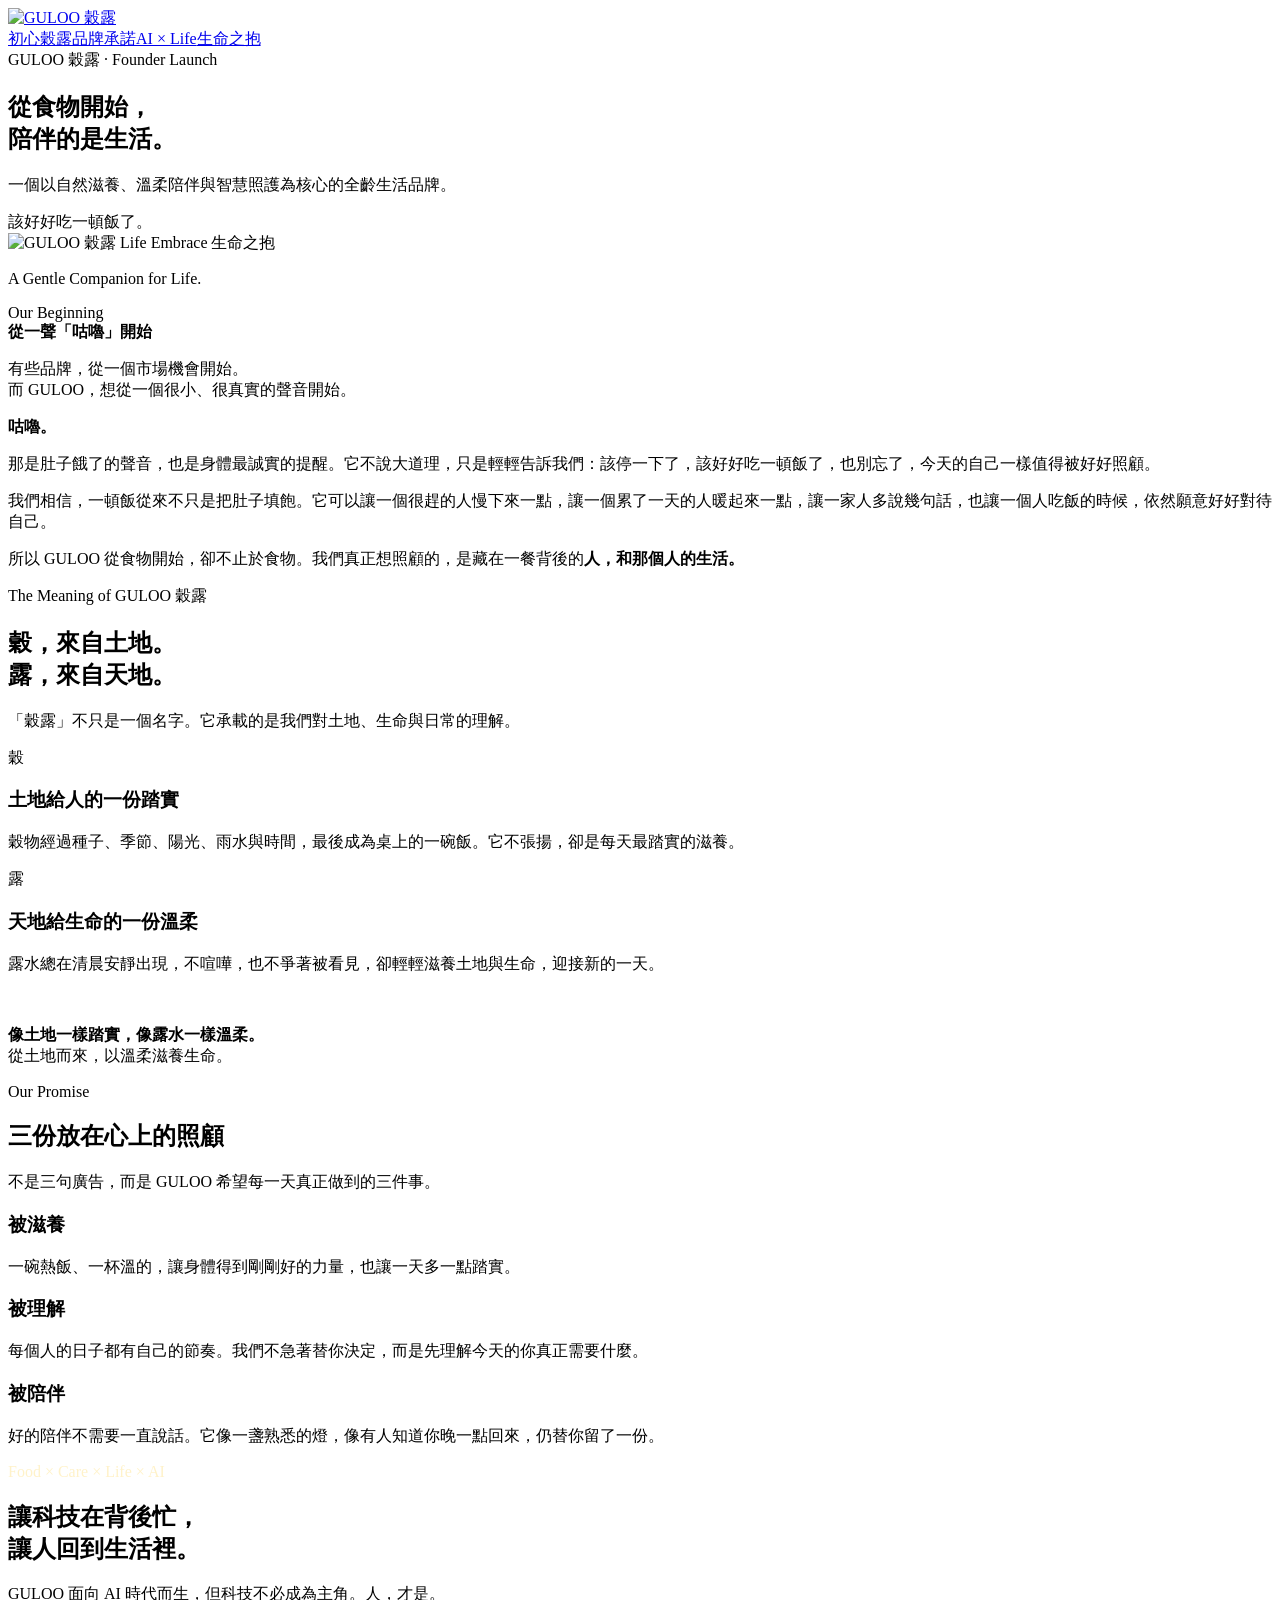
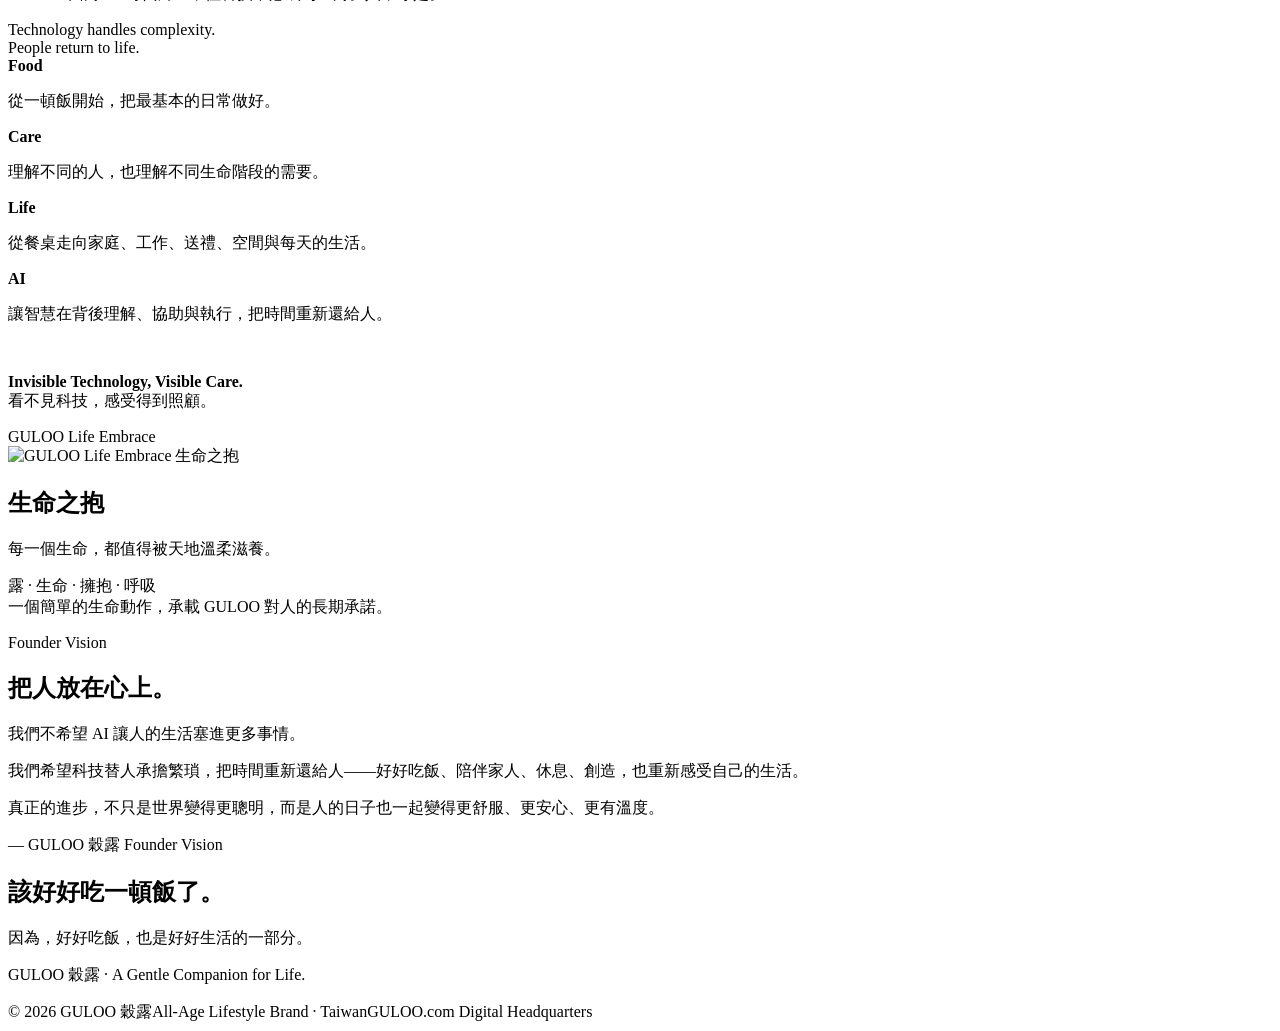
==== index.html @ 78f2498b "feat: add GULOO Founder Launch Page V1.0" ====
<!doctype html><html lang="zh-Hant"><head><meta charset="utf-8"><meta name="viewport" content="width=device-width,initial-scale=1"><title>GULOO 穀露｜A Gentle Companion for Life</title><meta name="description" content="GULOO 穀露是一個以自然滋養、溫柔陪伴與智慧照護為核心的全齡生活品牌。從食物開始，卻不止於食物。"><meta name="theme-color" content="#F7F6F2"><link rel="icon" href="assets/favicon.svg" type="image/svg+xml"><link rel="stylesheet" href="assets/style.css"><meta property="og:title" content="GULOO 穀露｜A Gentle Companion for Life"><meta property="og:description" content="從一聲咕嚕開始，從一頓飯開始，把人重新放回生活裡。"></head><body>
<nav aria-label="主要導覽"><div class="wrap nav-inner"><a class="brand-mini" href="#top" aria-label="GULOO 首頁"><img src="assets/guloo-logo.svg" alt="GULOO 穀露"></a><div class="nav-links"><a href="#story">初心</a><a href="#origin">穀露</a><a href="#promise">品牌承諾</a><a href="#technology">AI × Life</a><a href="#embrace">生命之抱</a></div></div></nav>
<main id="top">
<section class="hero"><div class="wrap hero-grid"><div><div class="eyebrow">GULOO 穀露 · Founder Launch</div><h1>從食物開始，<br><span class="soft">陪伴的是生活。</span></h1><p class="hero-lead">一個以自然滋養、溫柔陪伴與智慧照護為核心的全齡生活品牌。</p><div class="hero-quote">該好好吃一頓飯了。</div></div><div class="hero-mark"><img src="assets/guloo-logo.svg" alt="GULOO 穀露 Life Embrace 生命之抱"><p>A Gentle Companion for Life.</p></div></div></section>
<section class="story" id="story"><div class="wrap story-grid reveal"><div class="story-kicker"><div class="eyebrow">Our Beginning</div><strong>從一聲「咕嚕」開始</strong></div><div class="story-text"><p class="big">有些品牌，從一個市場機會開始。<br>而 GULOO，想從一個很小、很真實的聲音開始。</p><p><strong>咕嚕。</strong></p><p>那是肚子餓了的聲音，也是身體最誠實的提醒。它不說大道理，只是輕輕告訴我們：該停一下了，該好好吃一頓飯了，也別忘了，今天的自己一樣值得被好好照顧。</p><p>我們相信，一頓飯從來不只是把肚子填飽。它可以讓一個很趕的人慢下來一點，讓一個累了一天的人暖起來一點，讓一家人多說幾句話，也讓一個人吃飯的時候，依然願意好好對待自己。</p><p>所以 GULOO 從食物開始，卻不止於食物。我們真正想照顧的，是藏在一餐背後的<strong>人，和那個人的生活。</strong></p></div></div></section>
<section class="origin" id="origin"><div class="wrap reveal"><div class="eyebrow">The Meaning of GULOO 穀露</div><h2 class="section-title">穀，來自土地。<br>露，來自天地。</h2><p class="section-lead">「穀露」不只是一個名字。它承載的是我們對土地、生命與日常的理解。</p><div class="origin-grid"><article class="card"><div class="char">穀</div><h3>土地給人的一份踏實</h3><p>穀物經過種子、季節、陽光、雨水與時間，最後成為桌上的一碗飯。它不張揚，卻是每天最踏實的滋養。</p></article><article class="card"><div class="char">露</div><h3>天地給生命的一份溫柔</h3><p>露水總在清晨安靜出現，不喧嘩，也不爭著被看見，卻輕輕滋養土地與生命，迎接新的一天。</p></article></div><p class="section-lead" style="margin-top:50px"><strong>像土地一樣踏實，像露水一樣溫柔。</strong><br>從土地而來，以溫柔滋養生命。</p></div></section>
<section id="promise"><div class="wrap reveal"><div class="eyebrow">Our Promise</div><h2 class="section-title">三份放在心上的照顧</h2><p class="section-lead">不是三句廣告，而是 GULOO 希望每一天真正做到的三件事。</p><div class="promise-grid"><div class="promise"><h3>被滋養</h3><p>一碗熱飯、一杯溫的，讓身體得到剛剛好的力量，也讓一天多一點踏實。</p></div><div class="promise"><h3>被理解</h3><p>每個人的日子都有自己的節奏。我們不急著替你決定，而是先理解今天的你真正需要什麼。</p></div><div class="promise"><h3>被陪伴</h3><p>好的陪伴不需要一直說話。它像一盞熟悉的燈，像有人知道你晚一點回來，仍替你留了一份。</p></div></div></div></section>
<section class="tech" id="technology"><div class="wrap reveal"><div class="eyebrow" style="color:#fff2c9">Food × Care × Life × AI</div><h2 class="section-title">讓科技在背後忙，<br>讓人回到生活裡。</h2><p class="section-lead">GULOO 面向 AI 時代而生，但科技不必成為主角。人，才是。</p><div class="mantra">Technology handles complexity.<br><span>People return to life.</span></div><div class="tech-grid"><div class="tech-pill"><strong>Food</strong><p>從一頓飯開始，把最基本的日常做好。</p></div><div class="tech-pill"><strong>Care</strong><p>理解不同的人，也理解不同生命階段的需要。</p></div><div class="tech-pill"><strong>Life</strong><p>從餐桌走向家庭、工作、送禮、空間與每天的生活。</p></div><div class="tech-pill"><strong>AI</strong><p>讓智慧在背後理解、協助與執行，把時間重新還給人。</p></div></div><p class="section-lead" style="margin-top:48px"><strong>Invisible Technology, Visible Care.</strong><br>看不見科技，感受得到照顧。</p></div></section>
<section class="embrace" id="embrace"><div class="wrap reveal"><div class="eyebrow">GULOO Life Embrace</div><img class="symbol-big" src="assets/favicon.svg" alt="GULOO Life Embrace 生命之抱"><h2 class="section-title">生命之抱</h2><p class="core">每一個生命，都值得被天地溫柔滋養。</p><p class="small">露 · 生命 · 擁抱 · 呼吸<br>一個簡單的生命動作，承載 GULOO 對人的長期承諾。</p></div></section>
<section class="founder"><div class="wrap founder-box reveal"><div class="eyebrow">Founder Vision</div><h2 class="section-title">把人放在心上。</h2><p>我們不希望 AI 讓人的生活塞進更多事情。</p><p>我們希望科技替人承擔繁瑣，把時間重新還給人——好好吃飯、陪伴家人、休息、創造，也重新感受自己的生活。</p><p>真正的進步，不只是世界變得更聰明，而是人的日子也一起變得更舒服、更安心、更有溫度。</p><div class="signature">— GULOO 穀露 Founder Vision</div></div></section>
<section class="final"><div class="wrap reveal"><h2>該好好吃一頓飯了。</h2><p>因為，好好吃飯，也是好好生活的一部分。</p><p class="tagline">GULOO 穀露 · A Gentle Companion for Life.</p></div></section>
</main><footer><div class="wrap footer-inner"><span>© 2026 GULOO 穀露</span><span>All-Age Lifestyle Brand · Taiwan</span><span>GULOO.com Digital Headquarters</span></div></footer><script src="assets/main.js"></script></body></html>
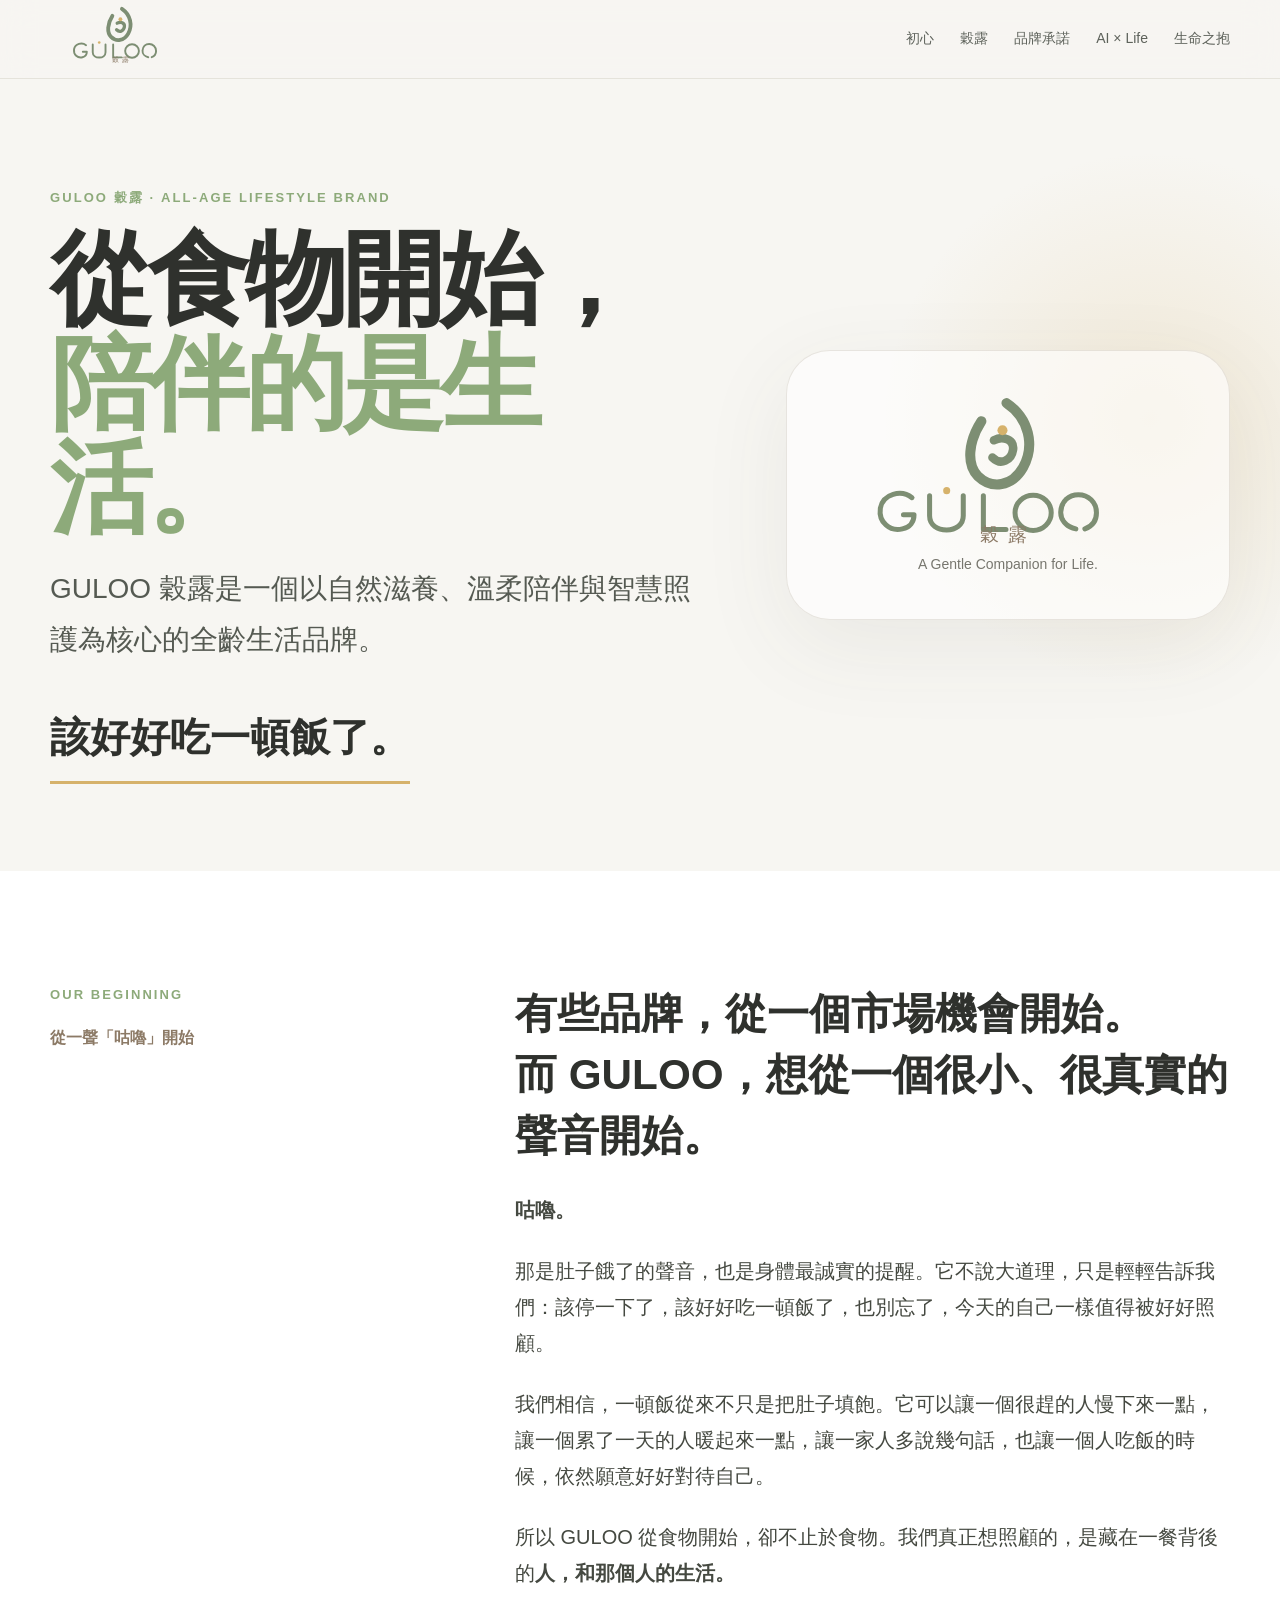
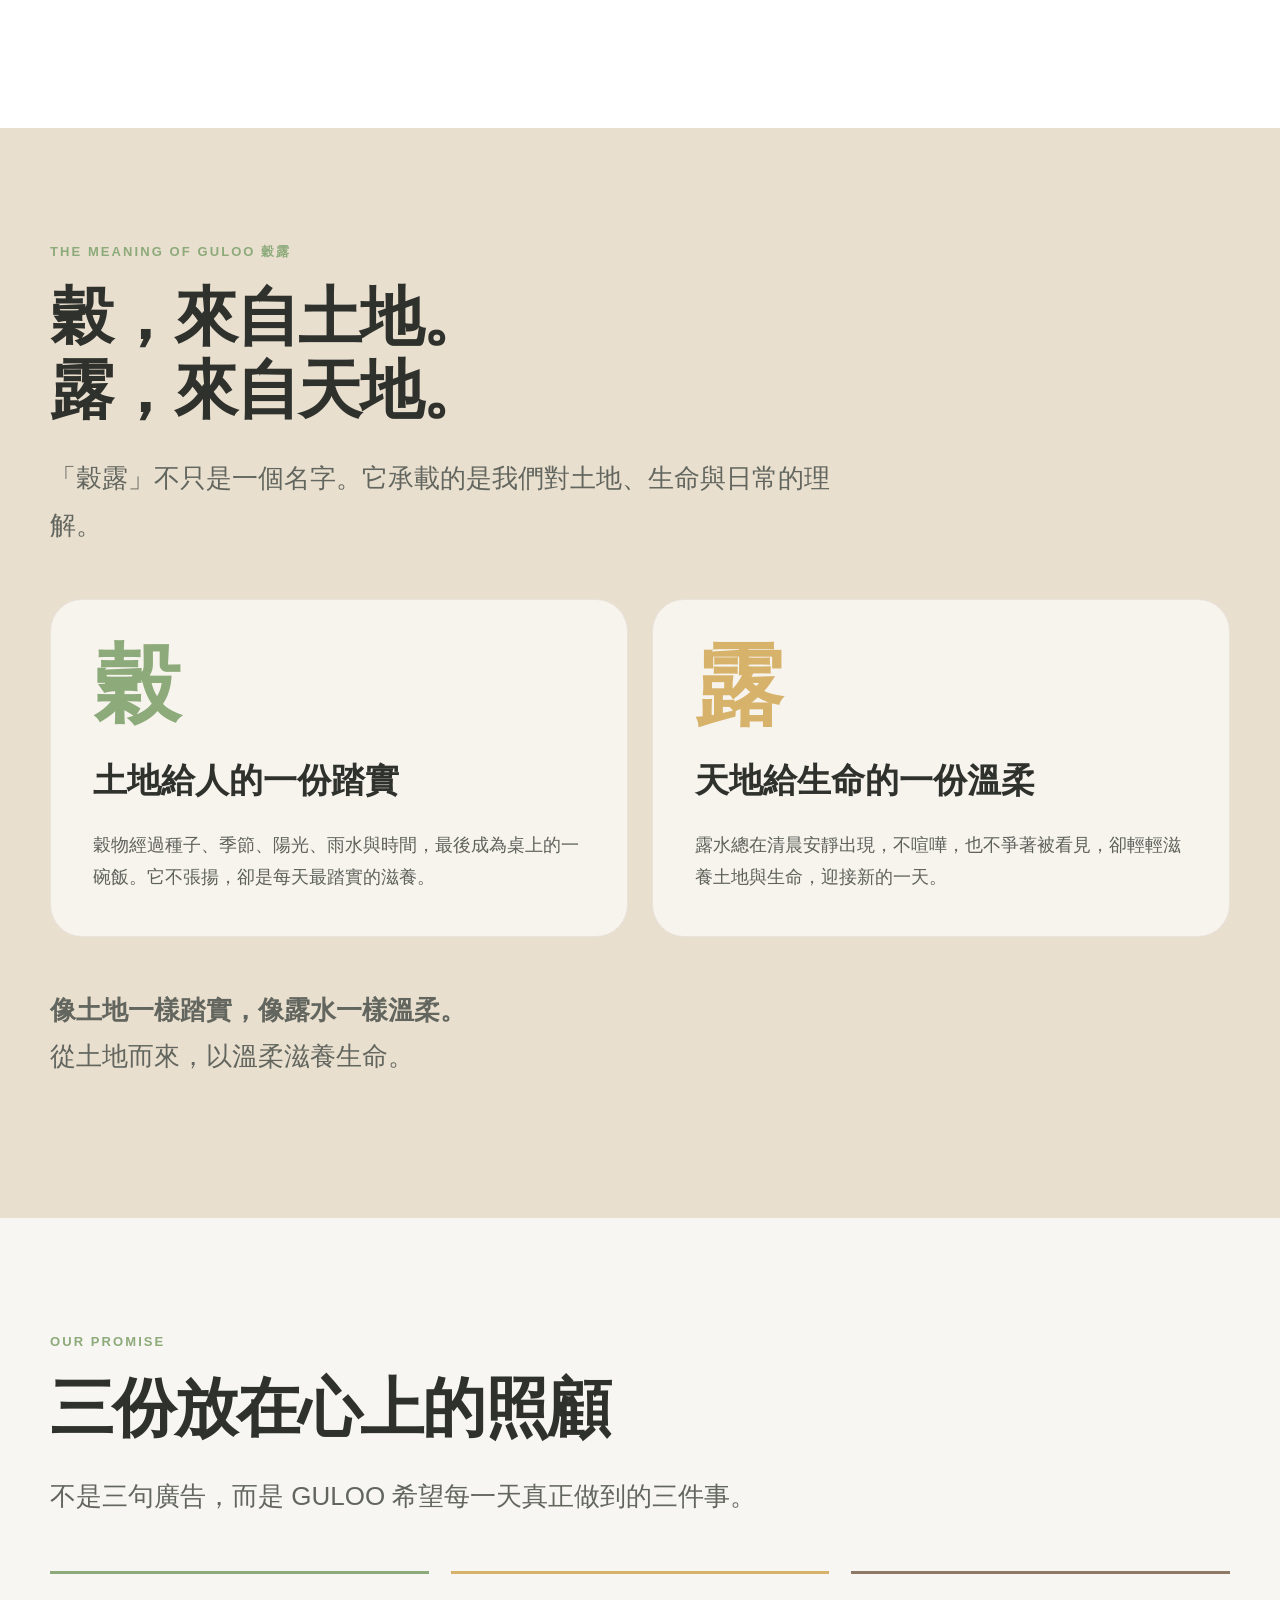
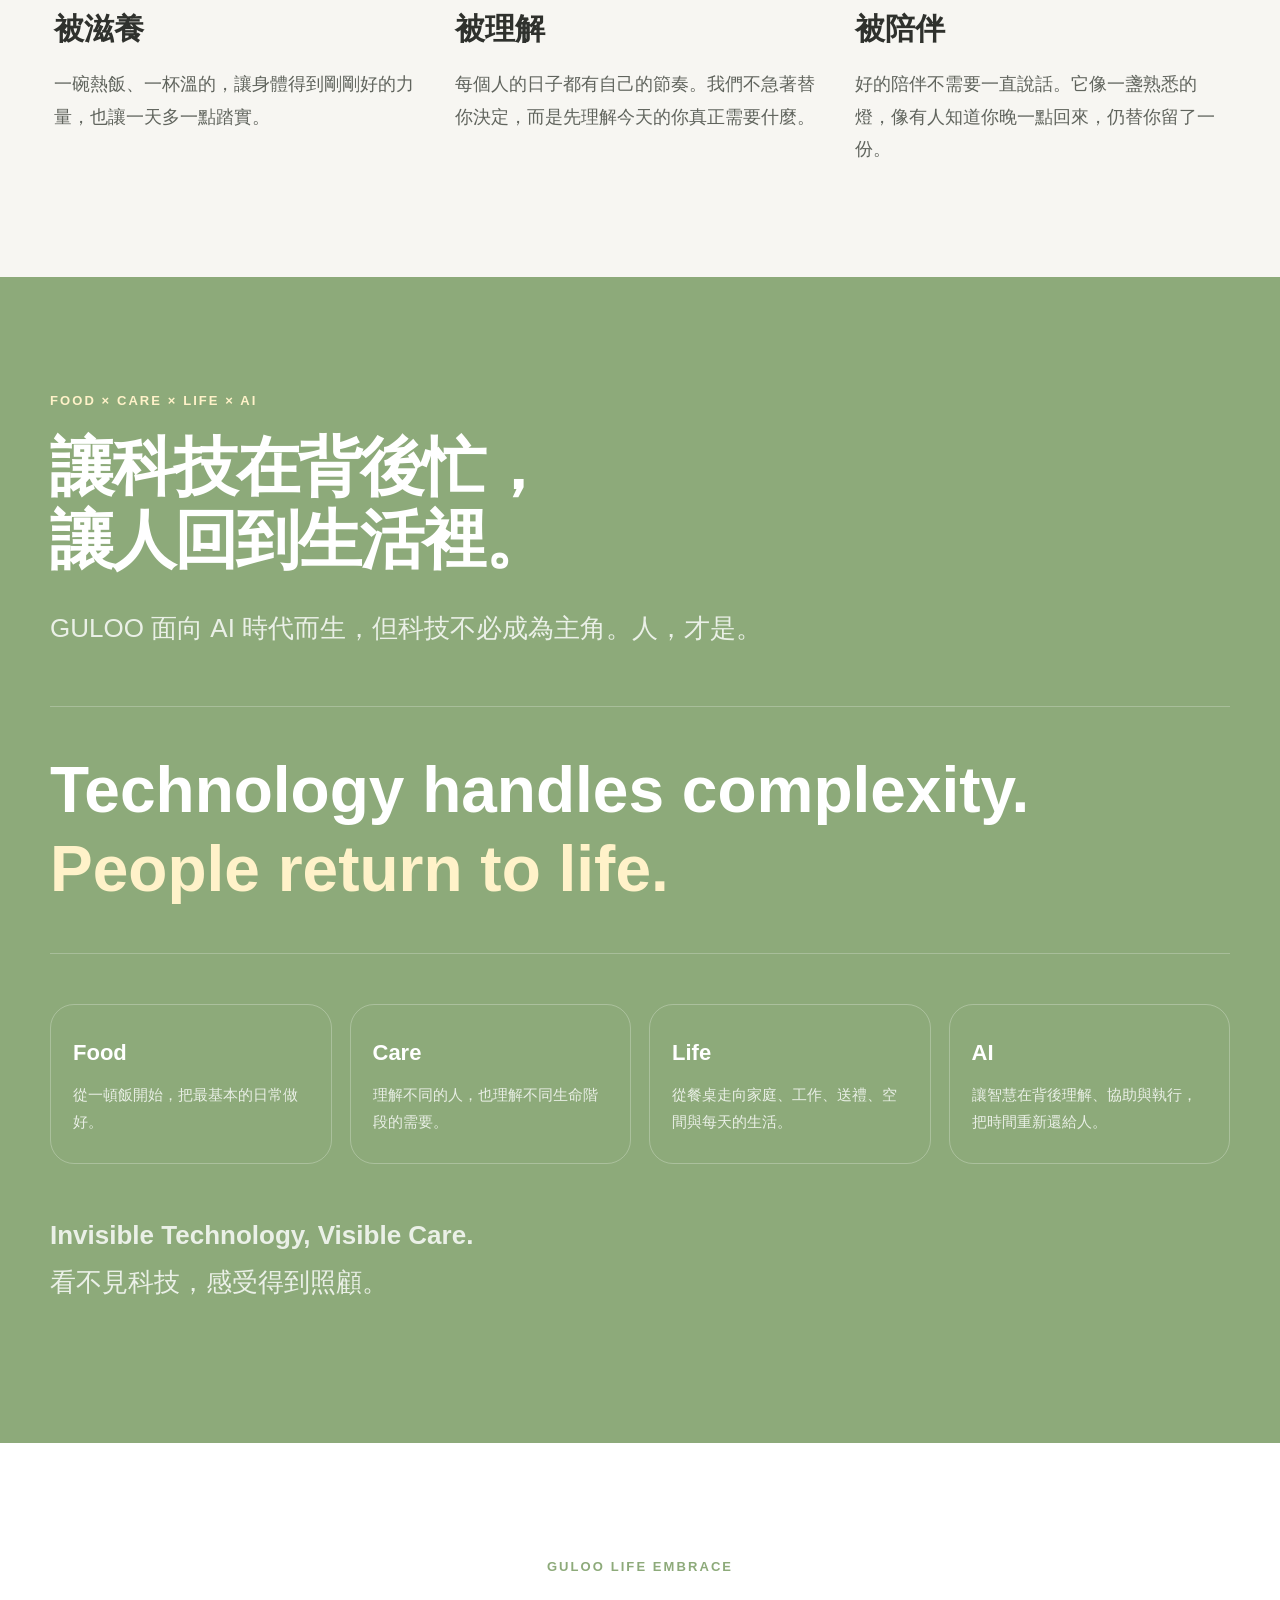
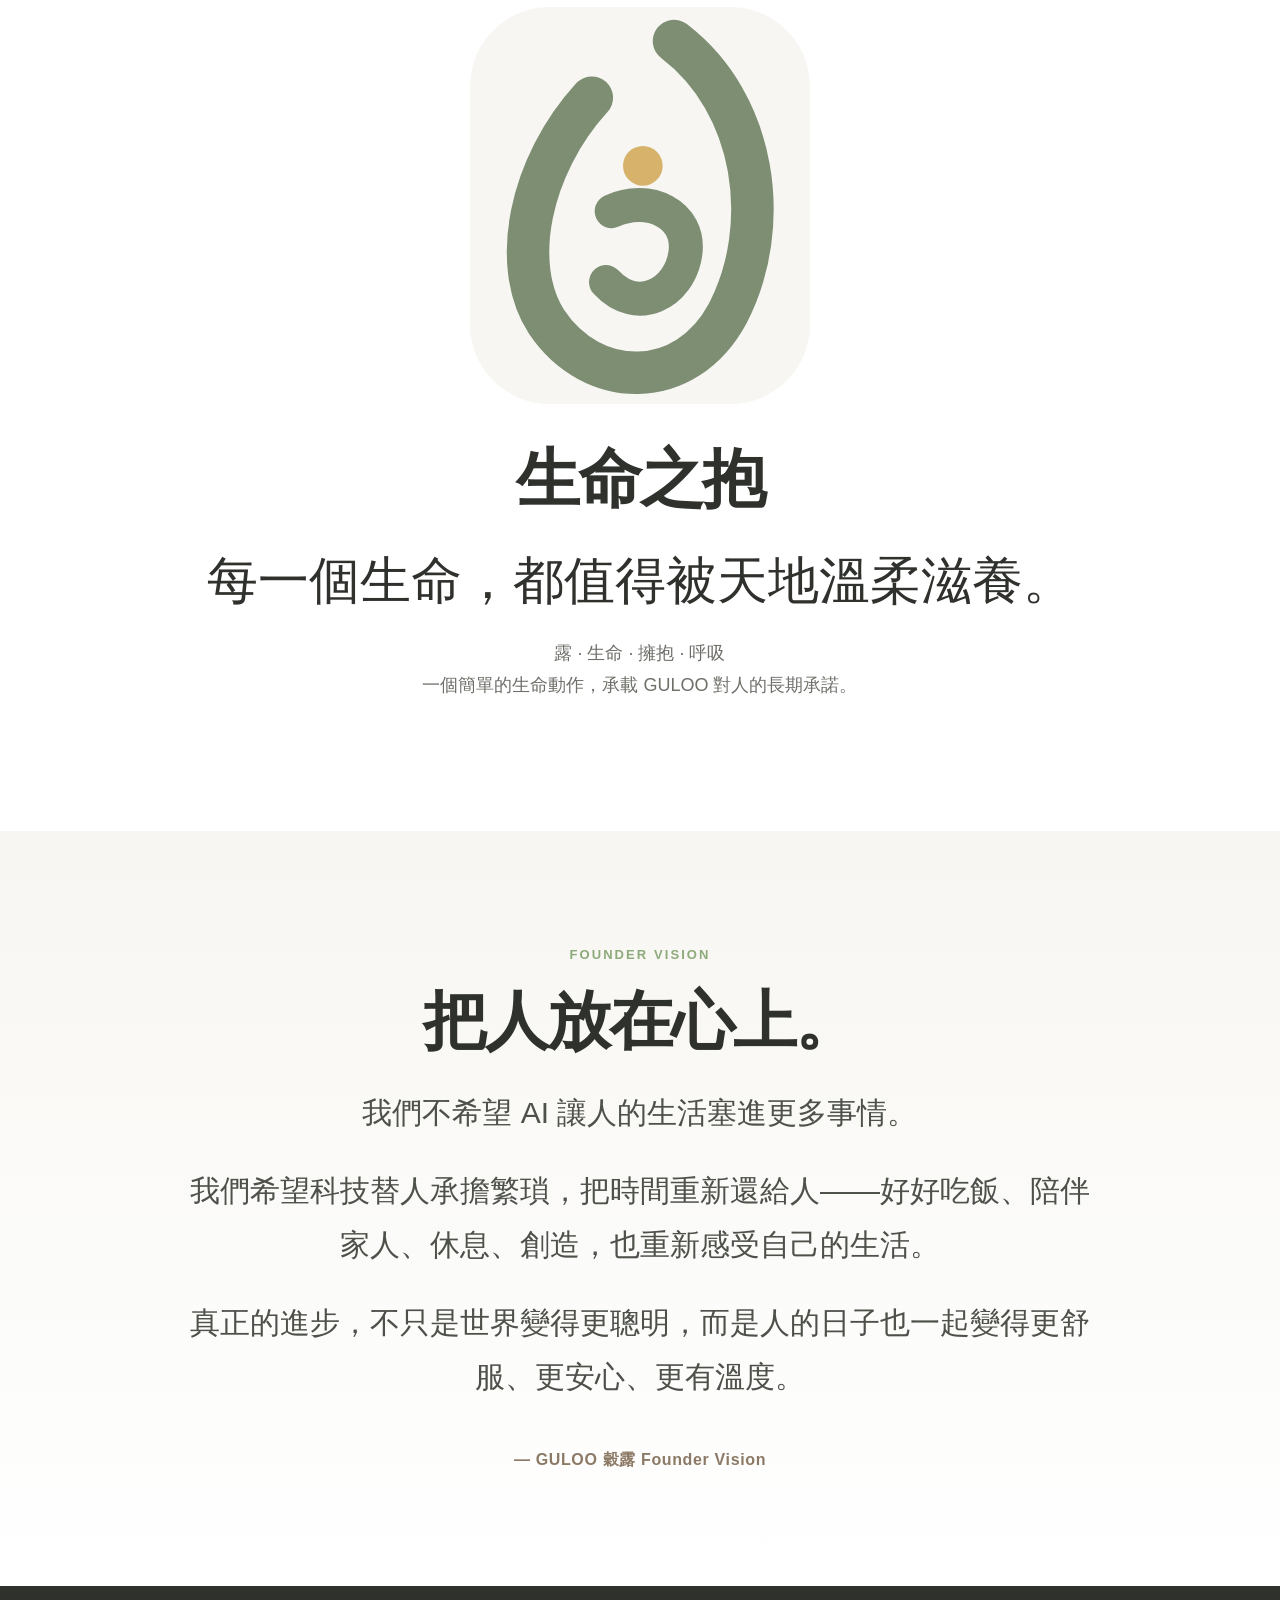
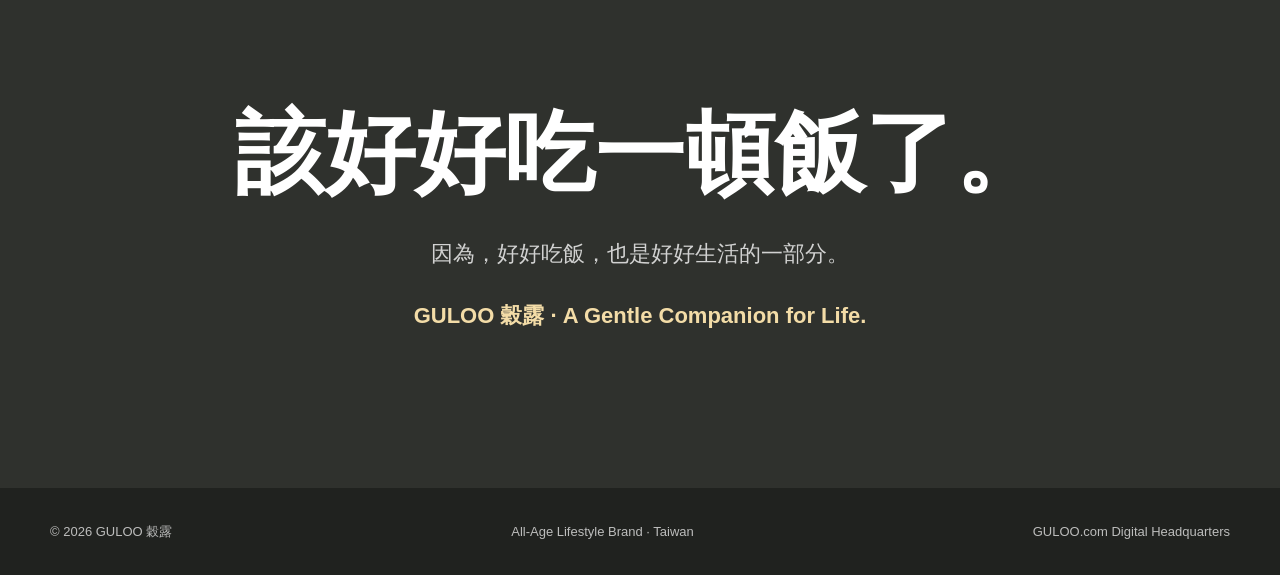
==== commit 6dc427d6: "web: publish SEO-ready GULOO brand story with final logo" ====
--- a/index.html
+++ b/index.html
@@ -1,12 +1,60 @@
-<!doctype html><html lang="zh-Hant"><head><meta charset="utf-8"><meta name="viewport" content="width=device-width,initial-scale=1"><title>GULOO 穀露｜A Gentle Companion for Life</title><meta name="description" content="GULOO 穀露是一個以自然滋養、溫柔陪伴與智慧照護為核心的全齡生活品牌。從食物開始，卻不止於食物。"><meta name="theme-color" content="#F7F6F2"><link rel="icon" href="assets/favicon.svg" type="image/svg+xml"><link rel="stylesheet" href="assets/style.css"><meta property="og:title" content="GULOO 穀露｜A Gentle Companion for Life"><meta property="og:description" content="從一聲咕嚕開始，從一頓飯開始，把人重新放回生活裡。"></head><body>
-<nav aria-label="主要導覽"><div class="wrap nav-inner"><a class="brand-mini" href="#top" aria-label="GULOO 首頁"><img src="assets/guloo-logo.svg" alt="GULOO 穀露"></a><div class="nav-links"><a href="#story">初心</a><a href="#origin">穀露</a><a href="#promise">品牌承諾</a><a href="#technology">AI × Life</a><a href="#embrace">生命之抱</a></div></div></nav>
+<!doctype html>
+<html lang="zh-Hant-TW">
+<head>
+<meta charset="utf-8">
+<meta name="viewport" content="width=device-width,initial-scale=1">
+<title>GULOO 穀露｜全齡生活品牌・A Gentle Companion for Life</title>
+<meta name="description" content="GULOO 穀露是一個以自然滋養、溫柔陪伴與智慧照護為核心的全齡生活品牌。從一聲咕嚕、一頓飯開始，以 Food × Care × Life × AI 陪伴每一段人生。">
+<meta name="robots" content="index,follow,max-image-preview:large,max-snippet:-1,max-video-preview:-1">
+<meta name="googlebot" content="index,follow,max-image-preview:large,max-snippet:-1,max-video-preview:-1">
+<meta name="theme-color" content="#F7F6F2">
+<link rel="canonical" href="https://guloo.com/">
+<link rel="icon" href="assets/favicon.svg" type="image/svg+xml">
+<link rel="stylesheet" href="assets/style.css">
+<meta property="og:type" content="website">
+<meta property="og:locale" content="zh_TW">
+<meta property="og:site_name" content="GULOO 穀露">
+<meta property="og:title" content="GULOO 穀露｜A Gentle Companion for Life">
+<meta property="og:description" content="從一聲咕嚕開始，從一頓飯開始，把人重新放回生活裡。被滋養、被理解、被陪伴。">
+<meta property="og:url" content="https://guloo.com/">
+<meta name="twitter:card" content="summary">
+<script type="application/ld+json">
+{
+ "@context":"https://schema.org",
+ "@type":"Organization",
+ "@id":"https://guloo.com/#organization",
+ "name":"GULOO 穀露",
+ "alternateName":["GULOO","穀露"],
+ "url":"https://guloo.com/",
+ "logo":"https://guloo.com/assets/guloo-logo.svg",
+ "description":"GULOO 穀露是一個以自然滋養、溫柔陪伴與智慧照護為核心的全齡生活品牌。從食物開始，卻不止於食物。",
+ "slogan":"A Gentle Companion for Life"
+}
+</script>
+<script type="application/ld+json">
+{
+ "@context":"https://schema.org",
+ "@type":"WebSite",
+ "@id":"https://guloo.com/#website",
+ "url":"https://guloo.com/",
+ "name":"GULOO 穀露",
+ "inLanguage":"zh-Hant-TW",
+ "publisher":{"@id":"https://guloo.com/#organization"}
+}
+</script>
+</head>
+<body>
+<nav aria-label="主要導覽"><div class="wrap nav-inner"><a class="brand-mini" href="#top" aria-label="GULOO 穀露首頁"><img src="assets/guloo-logo.svg" alt="GULOO 穀露 Life Embrace 生命之抱 Logo"></a><div class="nav-links"><a href="#story">初心</a><a href="#origin">穀露</a><a href="#promise">品牌承諾</a><a href="#technology">AI × Life</a><a href="#embrace">生命之抱</a></div></div></nav>
 <main id="top">
-<section class="hero"><div class="wrap hero-grid"><div><div class="eyebrow">GULOO 穀露 · Founder Launch</div><h1>從食物開始，<br><span class="soft">陪伴的是生活。</span></h1><p class="hero-lead">一個以自然滋養、溫柔陪伴與智慧照護為核心的全齡生活品牌。</p><div class="hero-quote">該好好吃一頓飯了。</div></div><div class="hero-mark"><img src="assets/guloo-logo.svg" alt="GULOO 穀露 Life Embrace 生命之抱"><p>A Gentle Companion for Life.</p></div></div></section>
+<section class="hero"><div class="wrap hero-grid"><div><div class="eyebrow">GULOO 穀露 · All-Age Lifestyle Brand</div><h1>從食物開始，<br><span class="soft">陪伴的是生活。</span></h1><p class="hero-lead">GULOO 穀露是一個以自然滋養、溫柔陪伴與智慧照護為核心的全齡生活品牌。</p><div class="hero-quote">該好好吃一頓飯了。</div></div><div class="hero-mark"><img src="assets/guloo-logo.svg" alt="GULOO 穀露封頂版 Logo，Life Embrace 生命之抱"><p>A Gentle Companion for Life.</p></div></div></section>
 <section class="story" id="story"><div class="wrap story-grid reveal"><div class="story-kicker"><div class="eyebrow">Our Beginning</div><strong>從一聲「咕嚕」開始</strong></div><div class="story-text"><p class="big">有些品牌，從一個市場機會開始。<br>而 GULOO，想從一個很小、很真實的聲音開始。</p><p><strong>咕嚕。</strong></p><p>那是肚子餓了的聲音，也是身體最誠實的提醒。它不說大道理，只是輕輕告訴我們：該停一下了，該好好吃一頓飯了，也別忘了，今天的自己一樣值得被好好照顧。</p><p>我們相信，一頓飯從來不只是把肚子填飽。它可以讓一個很趕的人慢下來一點，讓一個累了一天的人暖起來一點，讓一家人多說幾句話，也讓一個人吃飯的時候，依然願意好好對待自己。</p><p>所以 GULOO 從食物開始，卻不止於食物。我們真正想照顧的，是藏在一餐背後的<strong>人，和那個人的生活。</strong></p></div></div></section>
 <section class="origin" id="origin"><div class="wrap reveal"><div class="eyebrow">The Meaning of GULOO 穀露</div><h2 class="section-title">穀，來自土地。<br>露，來自天地。</h2><p class="section-lead">「穀露」不只是一個名字。它承載的是我們對土地、生命與日常的理解。</p><div class="origin-grid"><article class="card"><div class="char">穀</div><h3>土地給人的一份踏實</h3><p>穀物經過種子、季節、陽光、雨水與時間，最後成為桌上的一碗飯。它不張揚，卻是每天最踏實的滋養。</p></article><article class="card"><div class="char">露</div><h3>天地給生命的一份溫柔</h3><p>露水總在清晨安靜出現，不喧嘩，也不爭著被看見，卻輕輕滋養土地與生命，迎接新的一天。</p></article></div><p class="section-lead" style="margin-top:50px"><strong>像土地一樣踏實，像露水一樣溫柔。</strong><br>從土地而來，以溫柔滋養生命。</p></div></section>
 <section id="promise"><div class="wrap reveal"><div class="eyebrow">Our Promise</div><h2 class="section-title">三份放在心上的照顧</h2><p class="section-lead">不是三句廣告，而是 GULOO 希望每一天真正做到的三件事。</p><div class="promise-grid"><div class="promise"><h3>被滋養</h3><p>一碗熱飯、一杯溫的，讓身體得到剛剛好的力量，也讓一天多一點踏實。</p></div><div class="promise"><h3>被理解</h3><p>每個人的日子都有自己的節奏。我們不急著替你決定，而是先理解今天的你真正需要什麼。</p></div><div class="promise"><h3>被陪伴</h3><p>好的陪伴不需要一直說話。它像一盞熟悉的燈，像有人知道你晚一點回來，仍替你留了一份。</p></div></div></div></section>
 <section class="tech" id="technology"><div class="wrap reveal"><div class="eyebrow" style="color:#fff2c9">Food × Care × Life × AI</div><h2 class="section-title">讓科技在背後忙，<br>讓人回到生活裡。</h2><p class="section-lead">GULOO 面向 AI 時代而生，但科技不必成為主角。人，才是。</p><div class="mantra">Technology handles complexity.<br><span>People return to life.</span></div><div class="tech-grid"><div class="tech-pill"><strong>Food</strong><p>從一頓飯開始，把最基本的日常做好。</p></div><div class="tech-pill"><strong>Care</strong><p>理解不同的人，也理解不同生命階段的需要。</p></div><div class="tech-pill"><strong>Life</strong><p>從餐桌走向家庭、工作、送禮、空間與每天的生活。</p></div><div class="tech-pill"><strong>AI</strong><p>讓智慧在背後理解、協助與執行，把時間重新還給人。</p></div></div><p class="section-lead" style="margin-top:48px"><strong>Invisible Technology, Visible Care.</strong><br>看不見科技，感受得到照顧。</p></div></section>
-<section class="embrace" id="embrace"><div class="wrap reveal"><div class="eyebrow">GULOO Life Embrace</div><img class="symbol-big" src="assets/favicon.svg" alt="GULOO Life Embrace 生命之抱"><h2 class="section-title">生命之抱</h2><p class="core">每一個生命，都值得被天地溫柔滋養。</p><p class="small">露 · 生命 · 擁抱 · 呼吸<br>一個簡單的生命動作，承載 GULOO 對人的長期承諾。</p></div></section>
+<section class="embrace" id="embrace"><div class="wrap reveal"><div class="eyebrow">GULOO Life Embrace</div><img class="symbol-big" src="assets/favicon.svg" alt="GULOO Life Embrace 生命之抱品牌符號"><h2 class="section-title">生命之抱</h2><p class="core">每一個生命，都值得被天地溫柔滋養。</p><p class="small">露 · 生命 · 擁抱 · 呼吸<br>一個簡單的生命動作，承載 GULOO 對人的長期承諾。</p></div></section>
 <section class="founder"><div class="wrap founder-box reveal"><div class="eyebrow">Founder Vision</div><h2 class="section-title">把人放在心上。</h2><p>我們不希望 AI 讓人的生活塞進更多事情。</p><p>我們希望科技替人承擔繁瑣，把時間重新還給人——好好吃飯、陪伴家人、休息、創造，也重新感受自己的生活。</p><p>真正的進步，不只是世界變得更聰明，而是人的日子也一起變得更舒服、更安心、更有溫度。</p><div class="signature">— GULOO 穀露 Founder Vision</div></div></section>
 <section class="final"><div class="wrap reveal"><h2>該好好吃一頓飯了。</h2><p>因為，好好吃飯，也是好好生活的一部分。</p><p class="tagline">GULOO 穀露 · A Gentle Companion for Life.</p></div></section>
-</main><footer><div class="wrap footer-inner"><span>© 2026 GULOO 穀露</span><span>All-Age Lifestyle Brand · Taiwan</span><span>GULOO.com Digital Headquarters</span></div></footer><script src="assets/main.js"></script></body></html>+</main>
+<footer><div class="wrap footer-inner"><span>© 2026 GULOO 穀露</span><span>All-Age Lifestyle Brand · Taiwan</span><span>GULOO.com Digital Headquarters</span></div></footer>
+<script src="assets/main.js"></script>
+</body></html>
--- a/assets/style.css
+++ b/assets/style.css
@@ -0,0 +1 @@
+:root{--rice:#F7F6F2;--green:#8DAA7A;--gold:#D6B26B;--beige:#E9DFCF;--earth:#8C7A66;--ink:#2F312D;--max:1180px}*{box-sizing:border-box}html{scroll-behavior:smooth}body{margin:0;font-family:-apple-system,BlinkMacSystemFont,"Segoe UI","Noto Sans TC","PingFang TC","Microsoft JhengHei",Arial,sans-serif;color:var(--ink);background:var(--rice);line-height:1.8;text-rendering:optimizeLegibility}a{color:inherit;text-decoration:none}img{max-width:100%}.wrap{width:min(var(--max),calc(100% - 40px));margin:0 auto}nav{position:sticky;top:0;z-index:20;background:rgba(247,246,242,.9);backdrop-filter:blur(16px);border-bottom:1px solid rgba(140,122,102,.16)}.nav-inner{height:78px;display:flex;align-items:center;justify-content:space-between}.brand-mini img{width:145px}.nav-links{display:flex;gap:26px;font-size:14px;color:#5e625b}.nav-links a:hover{color:var(--green)}.hero{min-height:88vh;display:grid;align-items:center;padding:90px 0 70px;overflow:hidden;position:relative}.hero:before{content:"";position:absolute;width:540px;height:540px;border-radius:50%;background:radial-gradient(circle,rgba(214,178,107,.2),rgba(214,178,107,0) 70%);right:-140px;top:70px}.hero-grid{display:grid;grid-template-columns:1.2fr .8fr;gap:70px;align-items:center;position:relative;z-index:1}.eyebrow{color:var(--green);font-size:13px;font-weight:800;letter-spacing:.16em;text-transform:uppercase;margin-bottom:18px}h1{font-size:clamp(52px,8vw,104px);line-height:1.02;margin:0 0 24px;font-weight:650;letter-spacing:-.045em}h1 .soft{color:var(--green)}.hero-lead{font-size:clamp(19px,2.3vw,28px);color:#555a52;max-width:760px;margin:0 0 36px}.hero-quote{display:inline-block;font-size:clamp(24px,3.4vw,40px);font-weight:650;padding-bottom:8px;border-bottom:3px solid var(--gold)}.hero-mark{background:rgba(255,255,255,.58);border:1px solid rgba(140,122,102,.18);border-radius:44px;padding:42px 30px;box-shadow:0 26px 90px rgba(80,78,69,.08)}.hero-mark img{display:block;margin:auto}.hero-mark p{text-align:center;color:#77766e;font-size:14px;margin:8px 0 0}section{padding:112px 0}.section-title{font-size:clamp(38px,5vw,68px);line-height:1.14;margin:0 0 28px;letter-spacing:-.03em}.section-lead{font-size:clamp(19px,2.3vw,26px);color:#62665e;max-width:830px}.story{background:#fff}.story-grid{display:grid;grid-template-columns:.7fr 1.3fr;gap:80px;align-items:start}.story-kicker{position:sticky;top:120px;font-size:16px;color:var(--earth)}.story-text p{font-size:20px;margin:0 0 25px;color:#454941}.story-text .big{font-size:clamp(28px,3.3vw,46px);line-height:1.45;color:var(--ink);font-weight:600}.origin{background:var(--beige)}.origin-grid{display:grid;grid-template-columns:1fr 1fr;gap:24px;margin-top:50px}.card{background:rgba(255,255,255,.62);border-radius:32px;padding:42px;border:1px solid rgba(140,122,102,.14)}.card h3{margin:0 0 18px;font-size:34px}.card p{margin:0;font-size:18px;color:#5e625b}.card .char{font-size:88px;line-height:1;color:var(--green);font-weight:700;margin-bottom:20px}.card:nth-child(2) .char{color:var(--gold)}.promise-grid{display:grid;grid-template-columns:repeat(3,1fr);gap:22px;margin-top:52px}.promise{border-top:3px solid var(--green);padding:28px 4px 0}.promise:nth-child(2){border-color:var(--gold)}.promise:nth-child(3){border-color:var(--earth)}.promise h3{font-size:30px;margin:0 0 12px}.promise p{color:#60645d;font-size:18px;margin:0}.tech{background:var(--green);color:white}.tech .section-lead{color:rgba(255,255,255,.82)}.mantra{margin-top:54px;padding:44px 0;border-top:1px solid rgba(255,255,255,.24);border-bottom:1px solid rgba(255,255,255,.24);font-size:clamp(32px,5vw,68px);line-height:1.24;font-weight:650}.mantra span{color:#fff2c9}.tech-grid{display:grid;grid-template-columns:repeat(4,1fr);gap:18px;margin-top:50px}.tech-pill{border:1px solid rgba(255,255,255,.26);border-radius:24px;padding:28px 22px}.tech-pill strong{display:block;font-size:22px;margin-bottom:8px}.tech-pill p{margin:0;color:rgba(255,255,255,.8);font-size:15px}.embrace{text-align:center;background:#fff}.symbol-big{width:min(340px,70vw);margin:10px auto 30px}.embrace .core{font-size:clamp(30px,4vw,56px);max-width:920px;margin:0 auto 18px;line-height:1.45}.embrace .small{color:#6d7069;font-size:18px}.founder{background:linear-gradient(180deg,var(--rice),#fff)}.founder-box{max-width:900px;margin:auto;text-align:center}.founder-box p{font-size:clamp(20px,2.6vw,30px);color:#4d514a;margin:0 0 24px}.founder-box .signature{margin-top:42px;color:var(--earth);font-weight:700;letter-spacing:.04em}.final{padding:120px 0 130px;text-align:center;background:var(--ink);color:white}.final h2{font-size:clamp(46px,7vw,92px);line-height:1.05;margin:0 0 34px}.final p{font-size:22px;color:rgba(255,255,255,.78)}.final .tagline{color:#f3dca7;font-weight:600}footer{background:#20221f;color:rgba(255,255,255,.7);padding:32px 0;font-size:13px}.footer-inner{display:flex;justify-content:space-between;gap:20px;flex-wrap:wrap}.reveal{opacity:0;transform:translateY(24px);transition:.7s ease}.reveal.show{opacity:1;transform:none}@media(max-width:860px){.nav-links{display:none}.hero-grid,.story-grid,.origin-grid{grid-template-columns:1fr}.hero{min-height:auto;padding-top:60px}.hero-mark{max-width:520px}.story-kicker{position:static}.promise-grid{grid-template-columns:1fr}.tech-grid{grid-template-columns:1fr 1fr}section{padding:82px 0}}@media(max-width:560px){.wrap{width:min(var(--max),calc(100% - 28px))}.nav-inner{height:68px}.brand-mini img{width:120px}.tech-grid{grid-template-columns:1fr}.hero-mark{padding:28px 18px}.card{padding:30px}}@media(prefers-reduced-motion:reduce){html{scroll-behavior:auto}.reveal{opacity:1;transform:none;transition:none}}
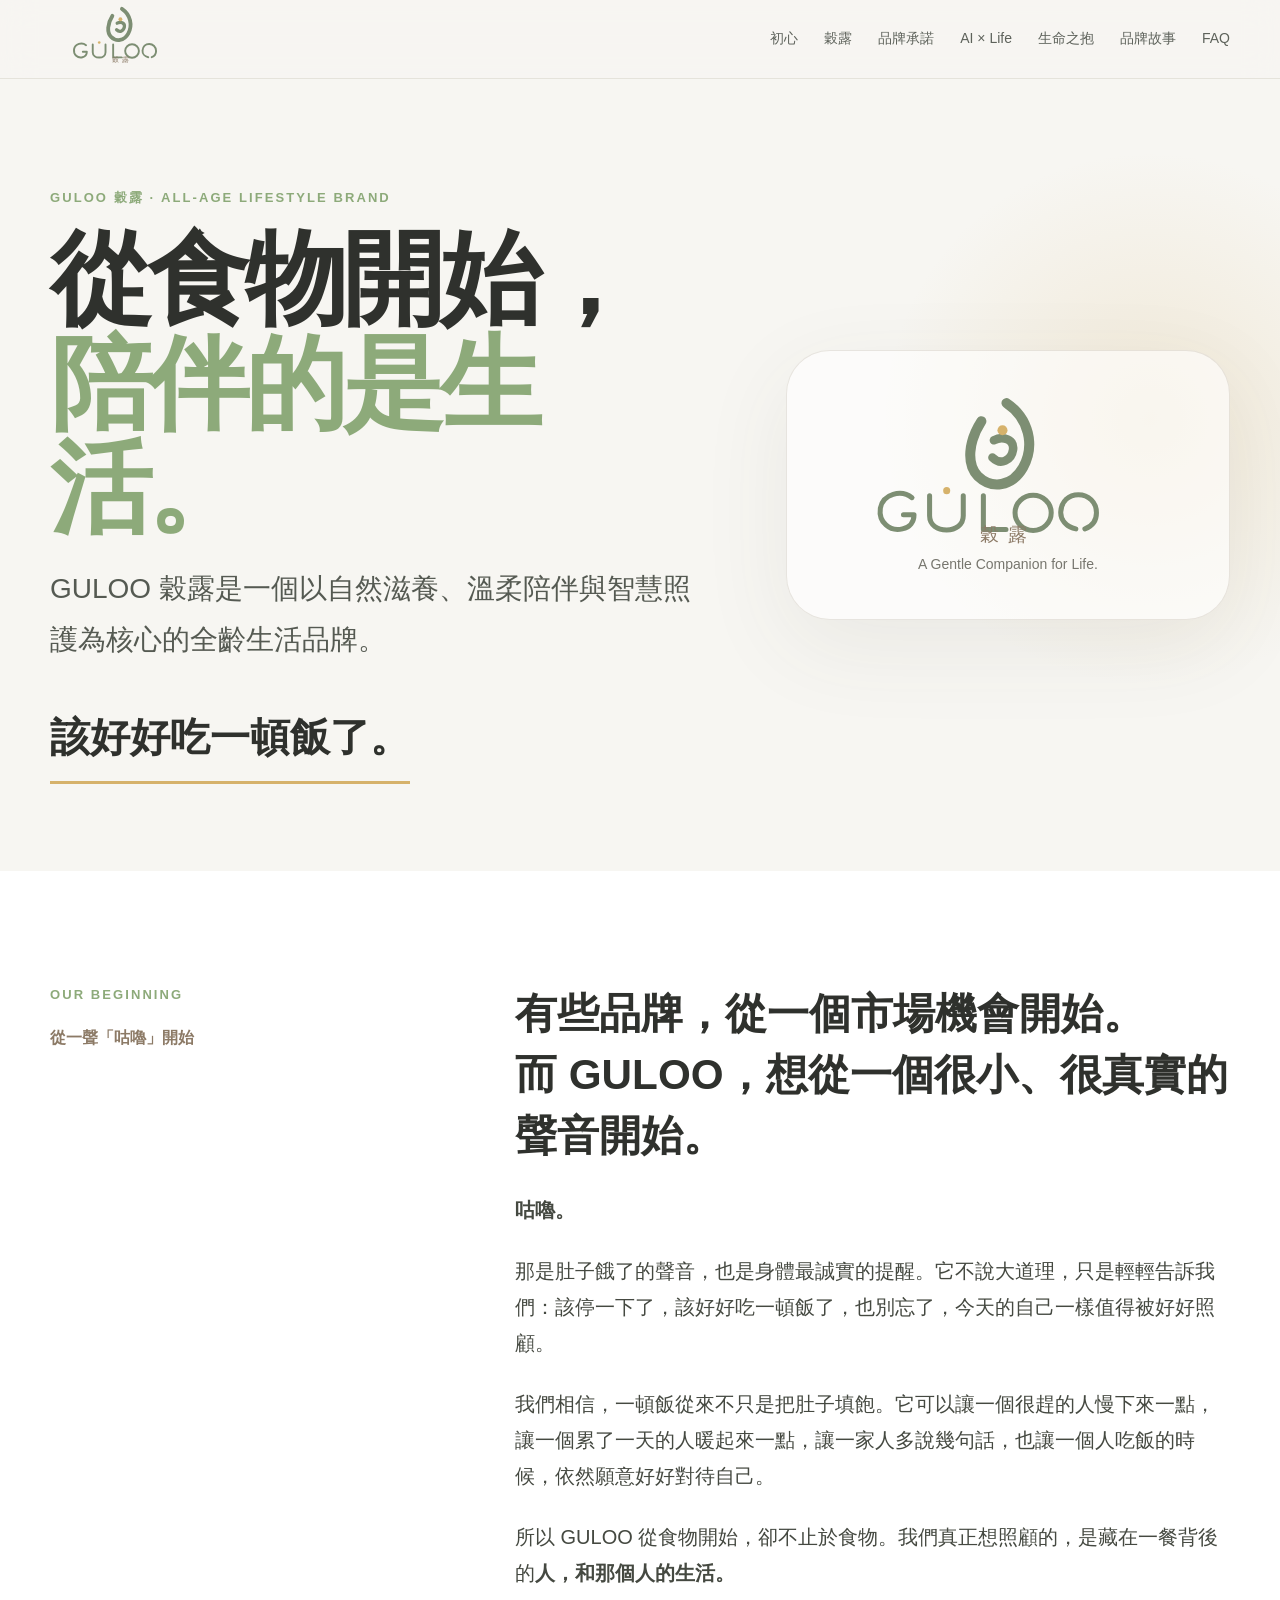
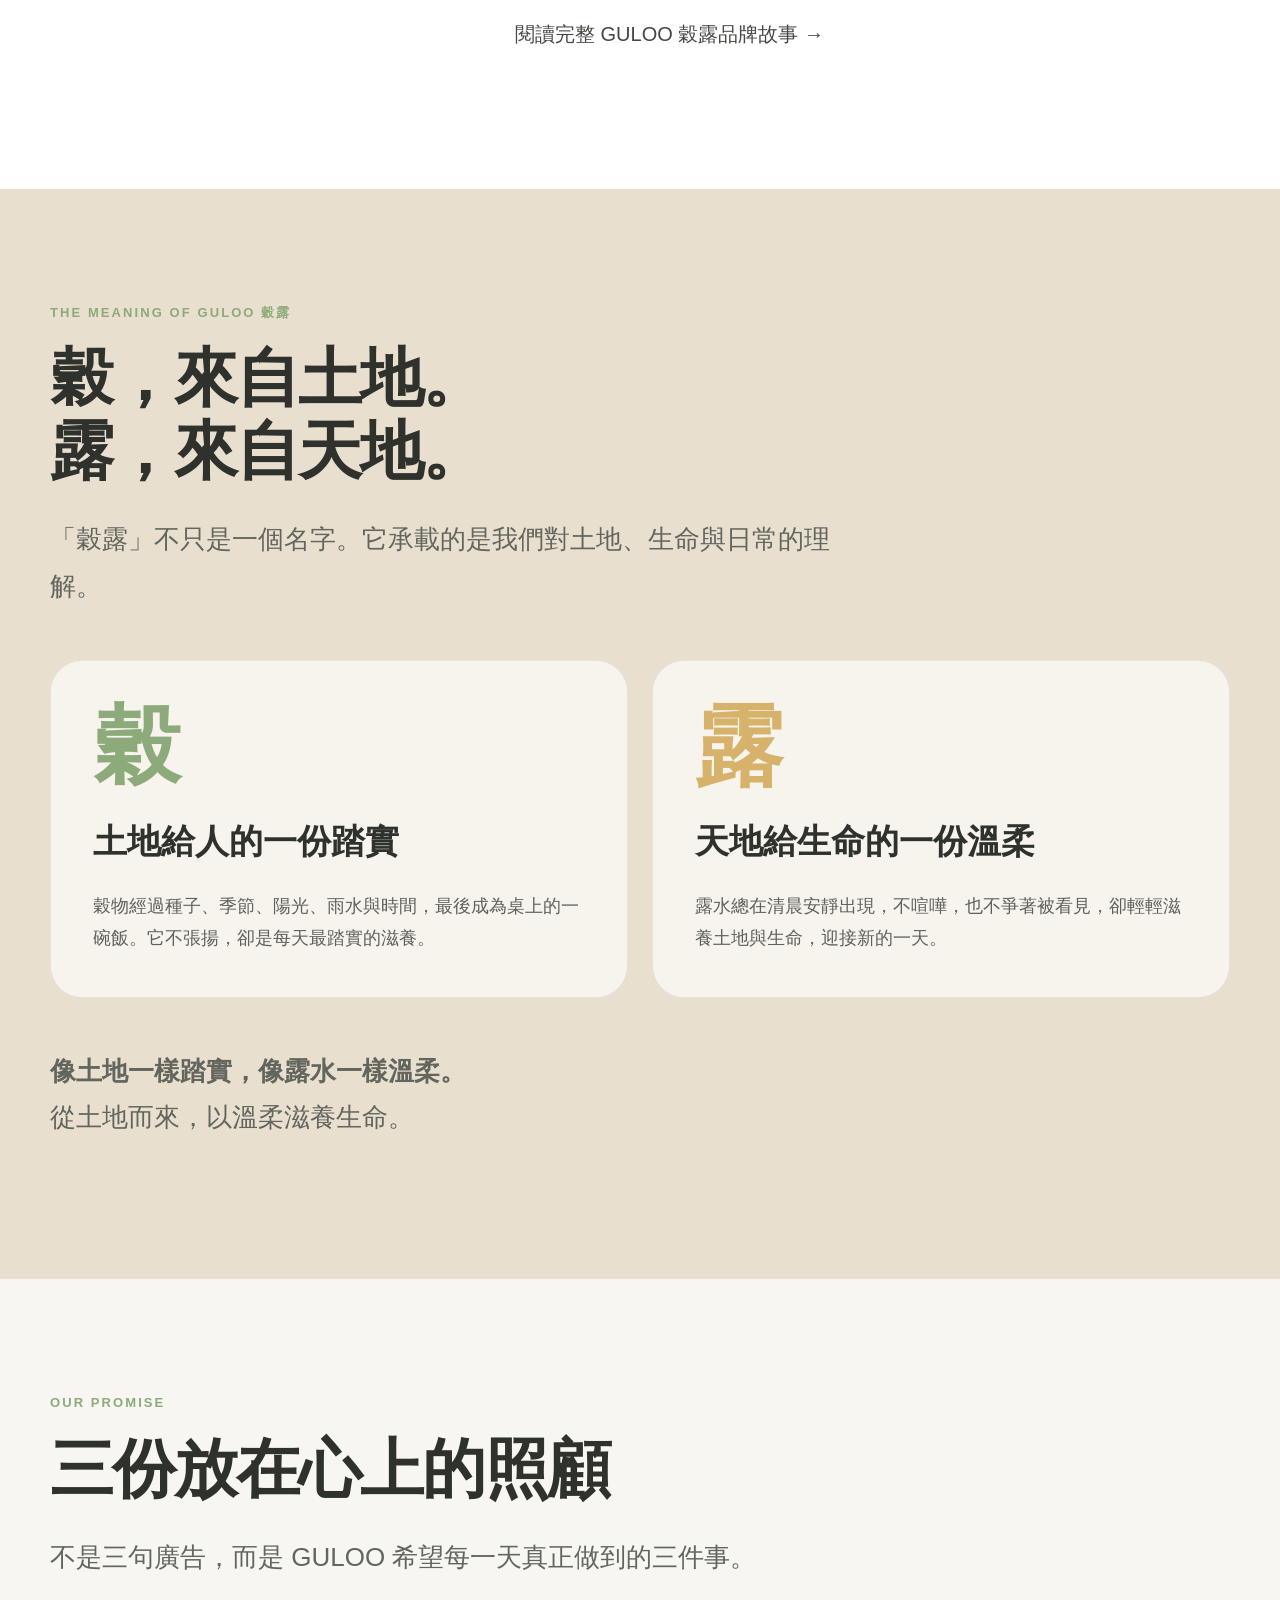
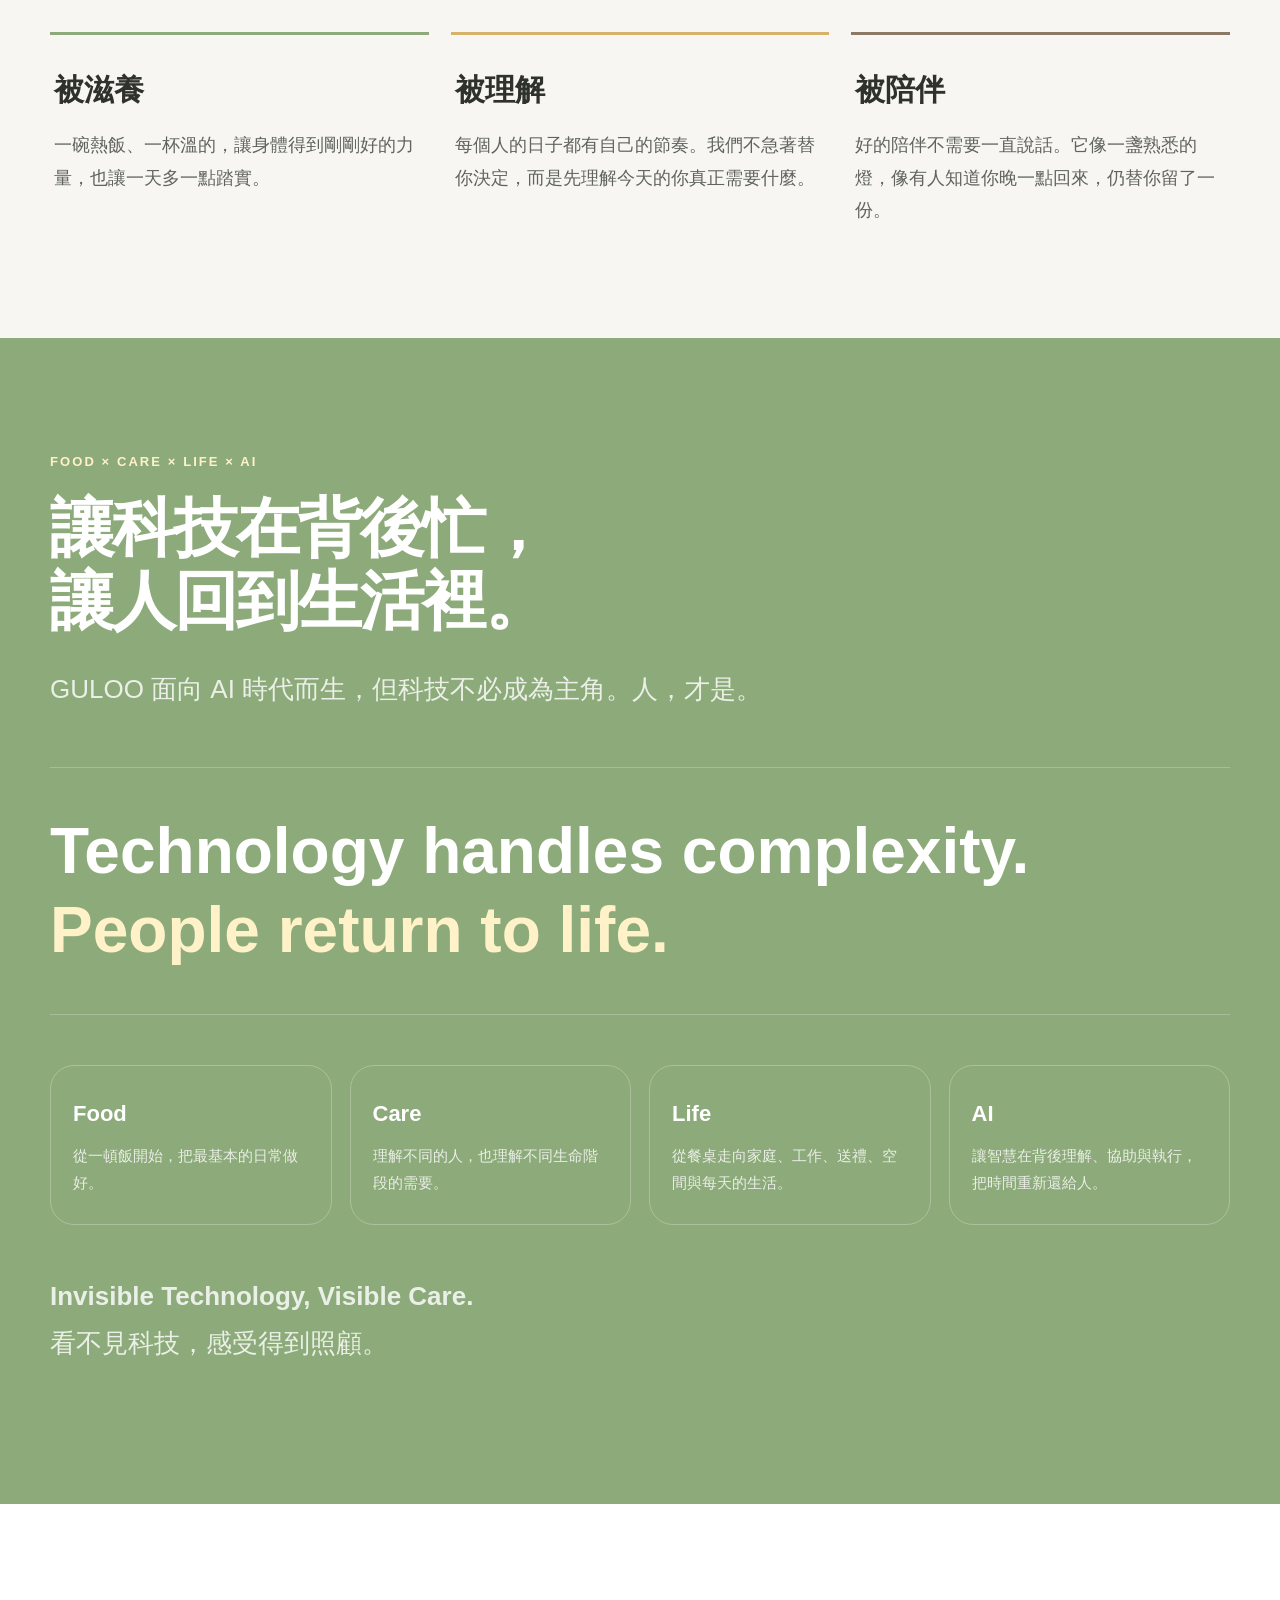
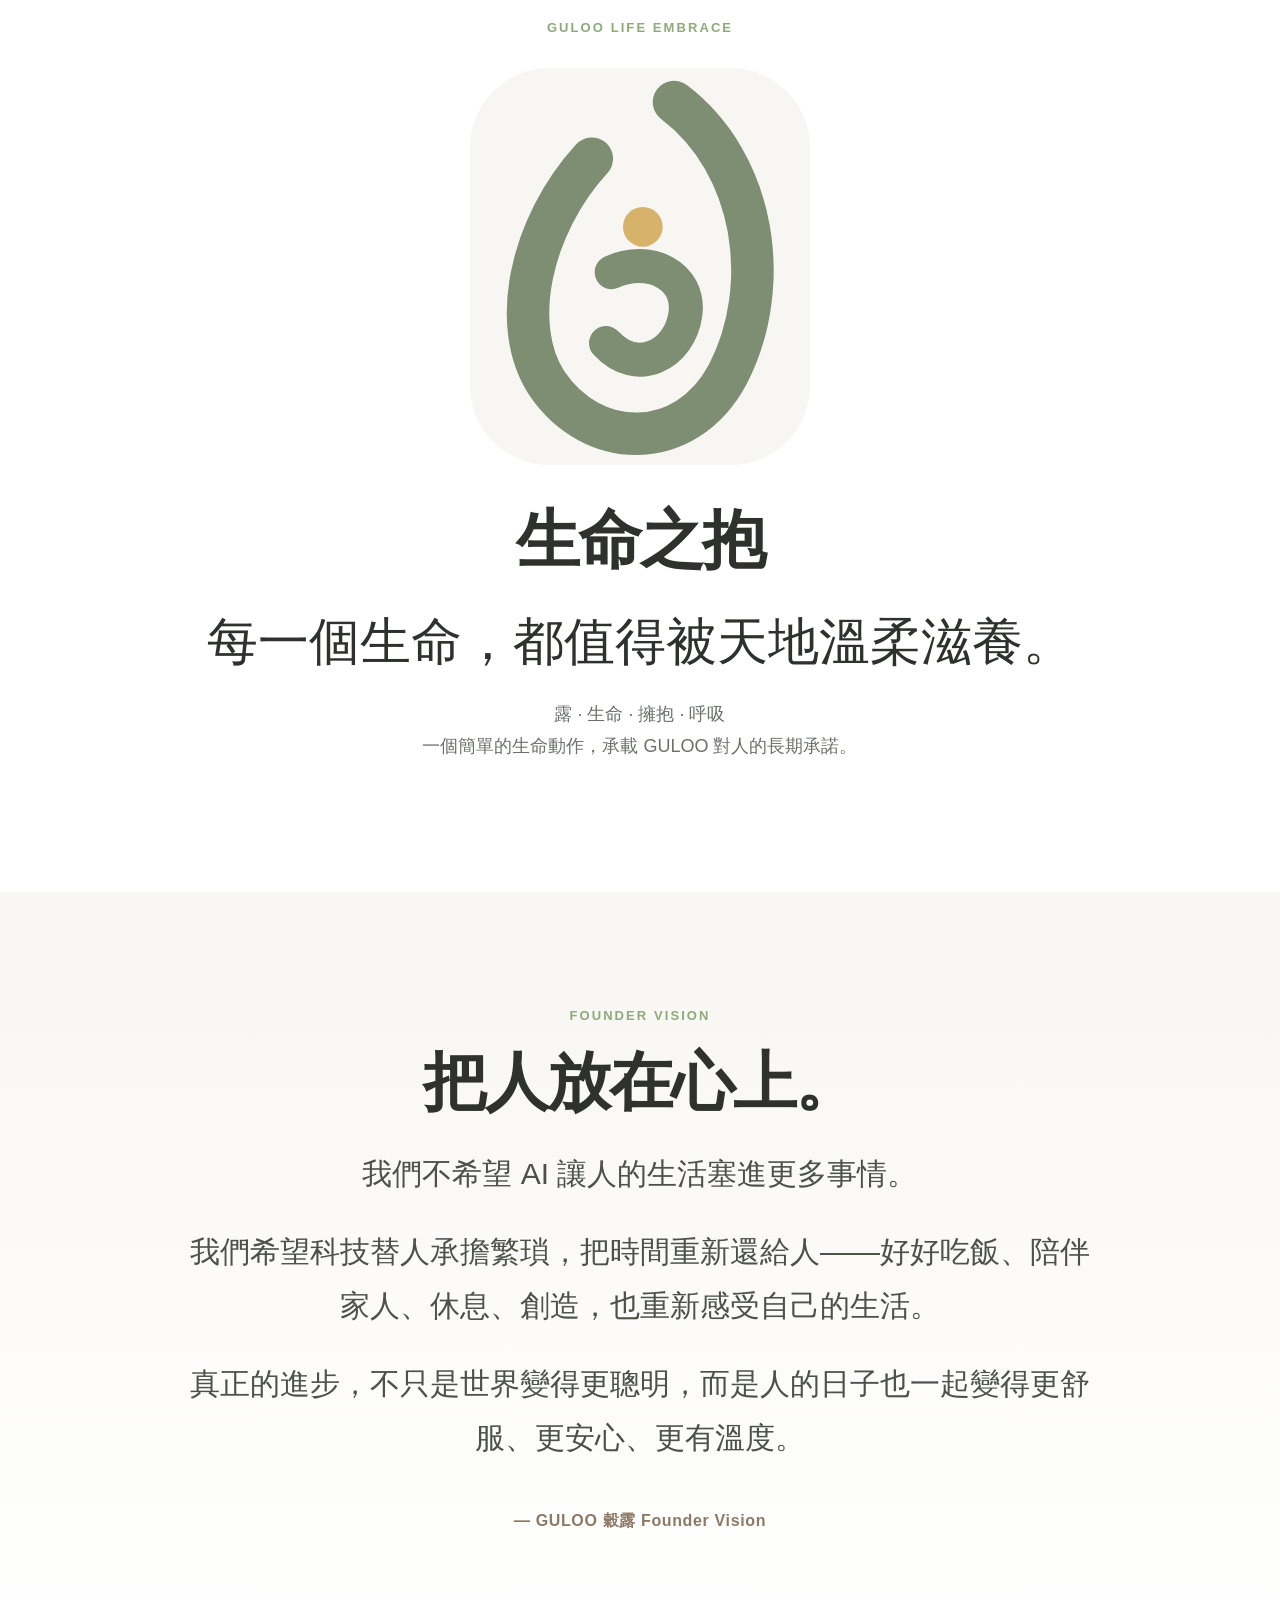
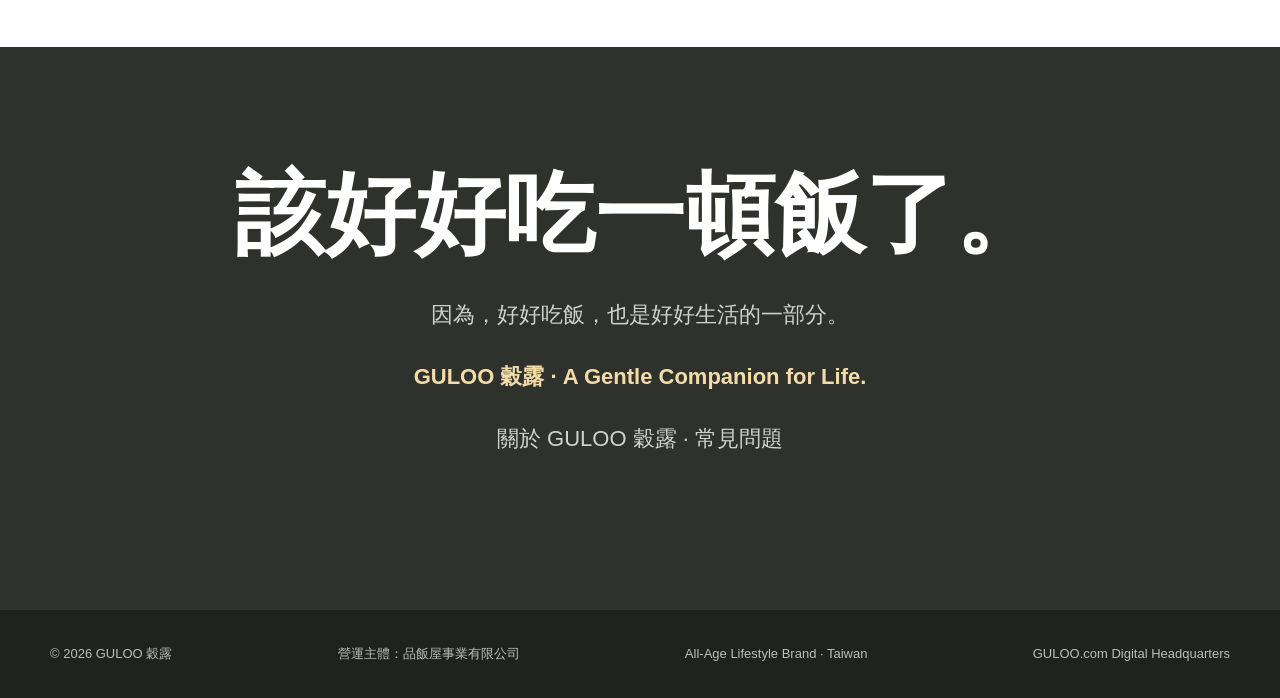
==== commit e126a800: "Strengthen GULOO brand entity SEO and internal discovery" ====
--- a/index.html
+++ b/index.html
@@ -4,7 +4,7 @@
 <meta charset="utf-8">
 <meta name="viewport" content="width=device-width,initial-scale=1">
 <title>GULOO 穀露｜全齡生活品牌・A Gentle Companion for Life</title>
-<meta name="description" content="GULOO 穀露是一個以自然滋養、溫柔陪伴與智慧照護為核心的全齡生活品牌。從一聲咕嚕、一頓飯開始，以 Food × Care × Life × AI 陪伴每一段人生。">
+<meta name="description" content="GULOO 穀露是一個以自然滋養、溫柔陪伴與智慧照護為核心的全齡生活品牌。由品飯屋事業有限公司營運，從 Food × Care × Life × AI 出發，陪伴每一段人生。">
 <meta name="robots" content="index,follow,max-image-preview:large,max-snippet:-1,max-video-preview:-1">
 <meta name="googlebot" content="index,follow,max-image-preview:large,max-snippet:-1,max-video-preview:-1">
 <meta name="theme-color" content="#F7F6F2">
@@ -15,46 +15,61 @@
 <meta property="og:locale" content="zh_TW">
 <meta property="og:site_name" content="GULOO 穀露">
 <meta property="og:title" content="GULOO 穀露｜A Gentle Companion for Life">
-<meta property="og:description" content="從一聲咕嚕開始，從一頓飯開始，把人重新放回生活裡。被滋養、被理解、被陪伴。">
+<meta property="og:description" content="從食物開始，陪伴的是生活。被滋養、被理解、被陪伴。">
 <meta property="og:url" content="https://guloo.com/">
+<meta property="og:image" content="https://guloo.com/assets/guloo-logo.svg">
 <meta name="twitter:card" content="summary">
 <script type="application/ld+json">
 {
  "@context":"https://schema.org",
- "@type":"Organization",
- "@id":"https://guloo.com/#organization",
- "name":"GULOO 穀露",
- "alternateName":["GULOO","穀露"],
- "url":"https://guloo.com/",
- "logo":"https://guloo.com/assets/guloo-logo.svg",
- "description":"GULOO 穀露是一個以自然滋養、溫柔陪伴與智慧照護為核心的全齡生活品牌。從食物開始，卻不止於食物。",
- "slogan":"A Gentle Companion for Life"
-}
-</script>
-<script type="application/ld+json">
-{
- "@context":"https://schema.org",
- "@type":"WebSite",
- "@id":"https://guloo.com/#website",
- "url":"https://guloo.com/",
- "name":"GULOO 穀露",
- "inLanguage":"zh-Hant-TW",
- "publisher":{"@id":"https://guloo.com/#organization"}
+ "@graph":[
+  {
+   "@type":"Organization",
+   "@id":"https://guloo.com/#organization",
+   "name":"GULOO 穀露",
+   "alternateName":["GULOO","穀露"],
+   "url":"https://guloo.com/",
+   "logo":{"@type":"ImageObject","url":"https://guloo.com/assets/guloo-logo.svg"},
+   "description":"GULOO 穀露是一個以自然滋養、溫柔陪伴與智慧照護為核心的全齡生活品牌。從食物開始，卻不止於食物。",
+   "slogan":"A Gentle Companion for Life",
+   "brand":{"@type":"Brand","name":"GULOO 穀露"},
+   "parentOrganization":{"@type":"Organization","name":"品飯屋事業有限公司"},
+   "areaServed":"TW"
+  },
+  {
+   "@type":"WebSite",
+   "@id":"https://guloo.com/#website",
+   "url":"https://guloo.com/",
+   "name":"GULOO 穀露",
+   "alternateName":"GULOO",
+   "inLanguage":"zh-Hant-TW",
+   "publisher":{"@id":"https://guloo.com/#organization"}
+  },
+  {
+   "@type":"WebPage",
+   "@id":"https://guloo.com/#webpage",
+   "url":"https://guloo.com/",
+   "name":"GULOO 穀露｜全齡生活品牌",
+   "isPartOf":{"@id":"https://guloo.com/#website"},
+   "about":{"@id":"https://guloo.com/#organization"},
+   "inLanguage":"zh-Hant-TW"
+  }
+ ]
 }
 </script>
 </head>
 <body>
-<nav aria-label="主要導覽"><div class="wrap nav-inner"><a class="brand-mini" href="#top" aria-label="GULOO 穀露首頁"><img src="assets/guloo-logo.svg" alt="GULOO 穀露 Life Embrace 生命之抱 Logo"></a><div class="nav-links"><a href="#story">初心</a><a href="#origin">穀露</a><a href="#promise">品牌承諾</a><a href="#technology">AI × Life</a><a href="#embrace">生命之抱</a></div></div></nav>
+<nav aria-label="主要導覽"><div class="wrap nav-inner"><a class="brand-mini" href="#top" aria-label="GULOO 穀露首頁"><img src="assets/guloo-logo.svg" alt="GULOO 穀露 Life Embrace 生命之抱 Logo"></a><div class="nav-links"><a href="#story">初心</a><a href="#origin">穀露</a><a href="#promise">品牌承諾</a><a href="#technology">AI × Life</a><a href="#embrace">生命之抱</a><a href="brand-story.html">品牌故事</a><a href="faq.html">FAQ</a></div></div></nav>
 <main id="top">
 <section class="hero"><div class="wrap hero-grid"><div><div class="eyebrow">GULOO 穀露 · All-Age Lifestyle Brand</div><h1>從食物開始，<br><span class="soft">陪伴的是生活。</span></h1><p class="hero-lead">GULOO 穀露是一個以自然滋養、溫柔陪伴與智慧照護為核心的全齡生活品牌。</p><div class="hero-quote">該好好吃一頓飯了。</div></div><div class="hero-mark"><img src="assets/guloo-logo.svg" alt="GULOO 穀露封頂版 Logo，Life Embrace 生命之抱"><p>A Gentle Companion for Life.</p></div></div></section>
-<section class="story" id="story"><div class="wrap story-grid reveal"><div class="story-kicker"><div class="eyebrow">Our Beginning</div><strong>從一聲「咕嚕」開始</strong></div><div class="story-text"><p class="big">有些品牌，從一個市場機會開始。<br>而 GULOO，想從一個很小、很真實的聲音開始。</p><p><strong>咕嚕。</strong></p><p>那是肚子餓了的聲音，也是身體最誠實的提醒。它不說大道理，只是輕輕告訴我們：該停一下了，該好好吃一頓飯了，也別忘了，今天的自己一樣值得被好好照顧。</p><p>我們相信，一頓飯從來不只是把肚子填飽。它可以讓一個很趕的人慢下來一點，讓一個累了一天的人暖起來一點，讓一家人多說幾句話，也讓一個人吃飯的時候，依然願意好好對待自己。</p><p>所以 GULOO 從食物開始，卻不止於食物。我們真正想照顧的，是藏在一餐背後的<strong>人，和那個人的生活。</strong></p></div></div></section>
+<section class="story" id="story"><div class="wrap story-grid reveal"><div class="story-kicker"><div class="eyebrow">Our Beginning</div><strong>從一聲「咕嚕」開始</strong></div><div class="story-text"><p class="big">有些品牌，從一個市場機會開始。<br>而 GULOO，想從一個很小、很真實的聲音開始。</p><p><strong>咕嚕。</strong></p><p>那是肚子餓了的聲音，也是身體最誠實的提醒。它不說大道理，只是輕輕告訴我們：該停一下了，該好好吃一頓飯了，也別忘了，今天的自己一樣值得被好好照顧。</p><p>我們相信，一頓飯從來不只是把肚子填飽。它可以讓一個很趕的人慢下來一點，讓一個累了一天的人暖起來一點，讓一家人多說幾句話，也讓一個人吃飯的時候，依然願意好好對待自己。</p><p>所以 GULOO 從食物開始，卻不止於食物。我們真正想照顧的，是藏在一餐背後的<strong>人，和那個人的生活。</strong></p><p><a href="brand-story.html">閱讀完整 GULOO 穀露品牌故事 →</a></p></div></div></section>
 <section class="origin" id="origin"><div class="wrap reveal"><div class="eyebrow">The Meaning of GULOO 穀露</div><h2 class="section-title">穀，來自土地。<br>露，來自天地。</h2><p class="section-lead">「穀露」不只是一個名字。它承載的是我們對土地、生命與日常的理解。</p><div class="origin-grid"><article class="card"><div class="char">穀</div><h3>土地給人的一份踏實</h3><p>穀物經過種子、季節、陽光、雨水與時間，最後成為桌上的一碗飯。它不張揚，卻是每天最踏實的滋養。</p></article><article class="card"><div class="char">露</div><h3>天地給生命的一份溫柔</h3><p>露水總在清晨安靜出現，不喧嘩，也不爭著被看見，卻輕輕滋養土地與生命，迎接新的一天。</p></article></div><p class="section-lead" style="margin-top:50px"><strong>像土地一樣踏實，像露水一樣溫柔。</strong><br>從土地而來，以溫柔滋養生命。</p></div></section>
 <section id="promise"><div class="wrap reveal"><div class="eyebrow">Our Promise</div><h2 class="section-title">三份放在心上的照顧</h2><p class="section-lead">不是三句廣告，而是 GULOO 希望每一天真正做到的三件事。</p><div class="promise-grid"><div class="promise"><h3>被滋養</h3><p>一碗熱飯、一杯溫的，讓身體得到剛剛好的力量，也讓一天多一點踏實。</p></div><div class="promise"><h3>被理解</h3><p>每個人的日子都有自己的節奏。我們不急著替你決定，而是先理解今天的你真正需要什麼。</p></div><div class="promise"><h3>被陪伴</h3><p>好的陪伴不需要一直說話。它像一盞熟悉的燈，像有人知道你晚一點回來，仍替你留了一份。</p></div></div></div></section>
 <section class="tech" id="technology"><div class="wrap reveal"><div class="eyebrow" style="color:#fff2c9">Food × Care × Life × AI</div><h2 class="section-title">讓科技在背後忙，<br>讓人回到生活裡。</h2><p class="section-lead">GULOO 面向 AI 時代而生，但科技不必成為主角。人，才是。</p><div class="mantra">Technology handles complexity.<br><span>People return to life.</span></div><div class="tech-grid"><div class="tech-pill"><strong>Food</strong><p>從一頓飯開始，把最基本的日常做好。</p></div><div class="tech-pill"><strong>Care</strong><p>理解不同的人，也理解不同生命階段的需要。</p></div><div class="tech-pill"><strong>Life</strong><p>從餐桌走向家庭、工作、送禮、空間與每天的生活。</p></div><div class="tech-pill"><strong>AI</strong><p>讓智慧在背後理解、協助與執行，把時間重新還給人。</p></div></div><p class="section-lead" style="margin-top:48px"><strong>Invisible Technology, Visible Care.</strong><br>看不見科技，感受得到照顧。</p></div></section>
 <section class="embrace" id="embrace"><div class="wrap reveal"><div class="eyebrow">GULOO Life Embrace</div><img class="symbol-big" src="assets/favicon.svg" alt="GULOO Life Embrace 生命之抱品牌符號"><h2 class="section-title">生命之抱</h2><p class="core">每一個生命，都值得被天地溫柔滋養。</p><p class="small">露 · 生命 · 擁抱 · 呼吸<br>一個簡單的生命動作，承載 GULOO 對人的長期承諾。</p></div></section>
 <section class="founder"><div class="wrap founder-box reveal"><div class="eyebrow">Founder Vision</div><h2 class="section-title">把人放在心上。</h2><p>我們不希望 AI 讓人的生活塞進更多事情。</p><p>我們希望科技替人承擔繁瑣，把時間重新還給人——好好吃飯、陪伴家人、休息、創造，也重新感受自己的生活。</p><p>真正的進步，不只是世界變得更聰明，而是人的日子也一起變得更舒服、更安心、更有溫度。</p><div class="signature">— GULOO 穀露 Founder Vision</div></div></section>
-<section class="final"><div class="wrap reveal"><h2>該好好吃一頓飯了。</h2><p>因為，好好吃飯，也是好好生活的一部分。</p><p class="tagline">GULOO 穀露 · A Gentle Companion for Life.</p></div></section>
+<section class="final"><div class="wrap reveal"><h2>該好好吃一頓飯了。</h2><p>因為，好好吃飯，也是好好生活的一部分。</p><p class="tagline">GULOO 穀露 · A Gentle Companion for Life.</p><p><a href="about.html">關於 GULOO 穀露</a> · <a href="faq.html">常見問題</a></p></div></section>
 </main>
-<footer><div class="wrap footer-inner"><span>© 2026 GULOO 穀露</span><span>All-Age Lifestyle Brand · Taiwan</span><span>GULOO.com Digital Headquarters</span></div></footer>
+<footer><div class="wrap footer-inner"><span>© 2026 GULOO 穀露</span><span>營運主體：品飯屋事業有限公司</span><span>All-Age Lifestyle Brand · Taiwan</span><span>GULOO.com Digital Headquarters</span></div></footer>
 <script src="assets/main.js"></script>
 </body></html>
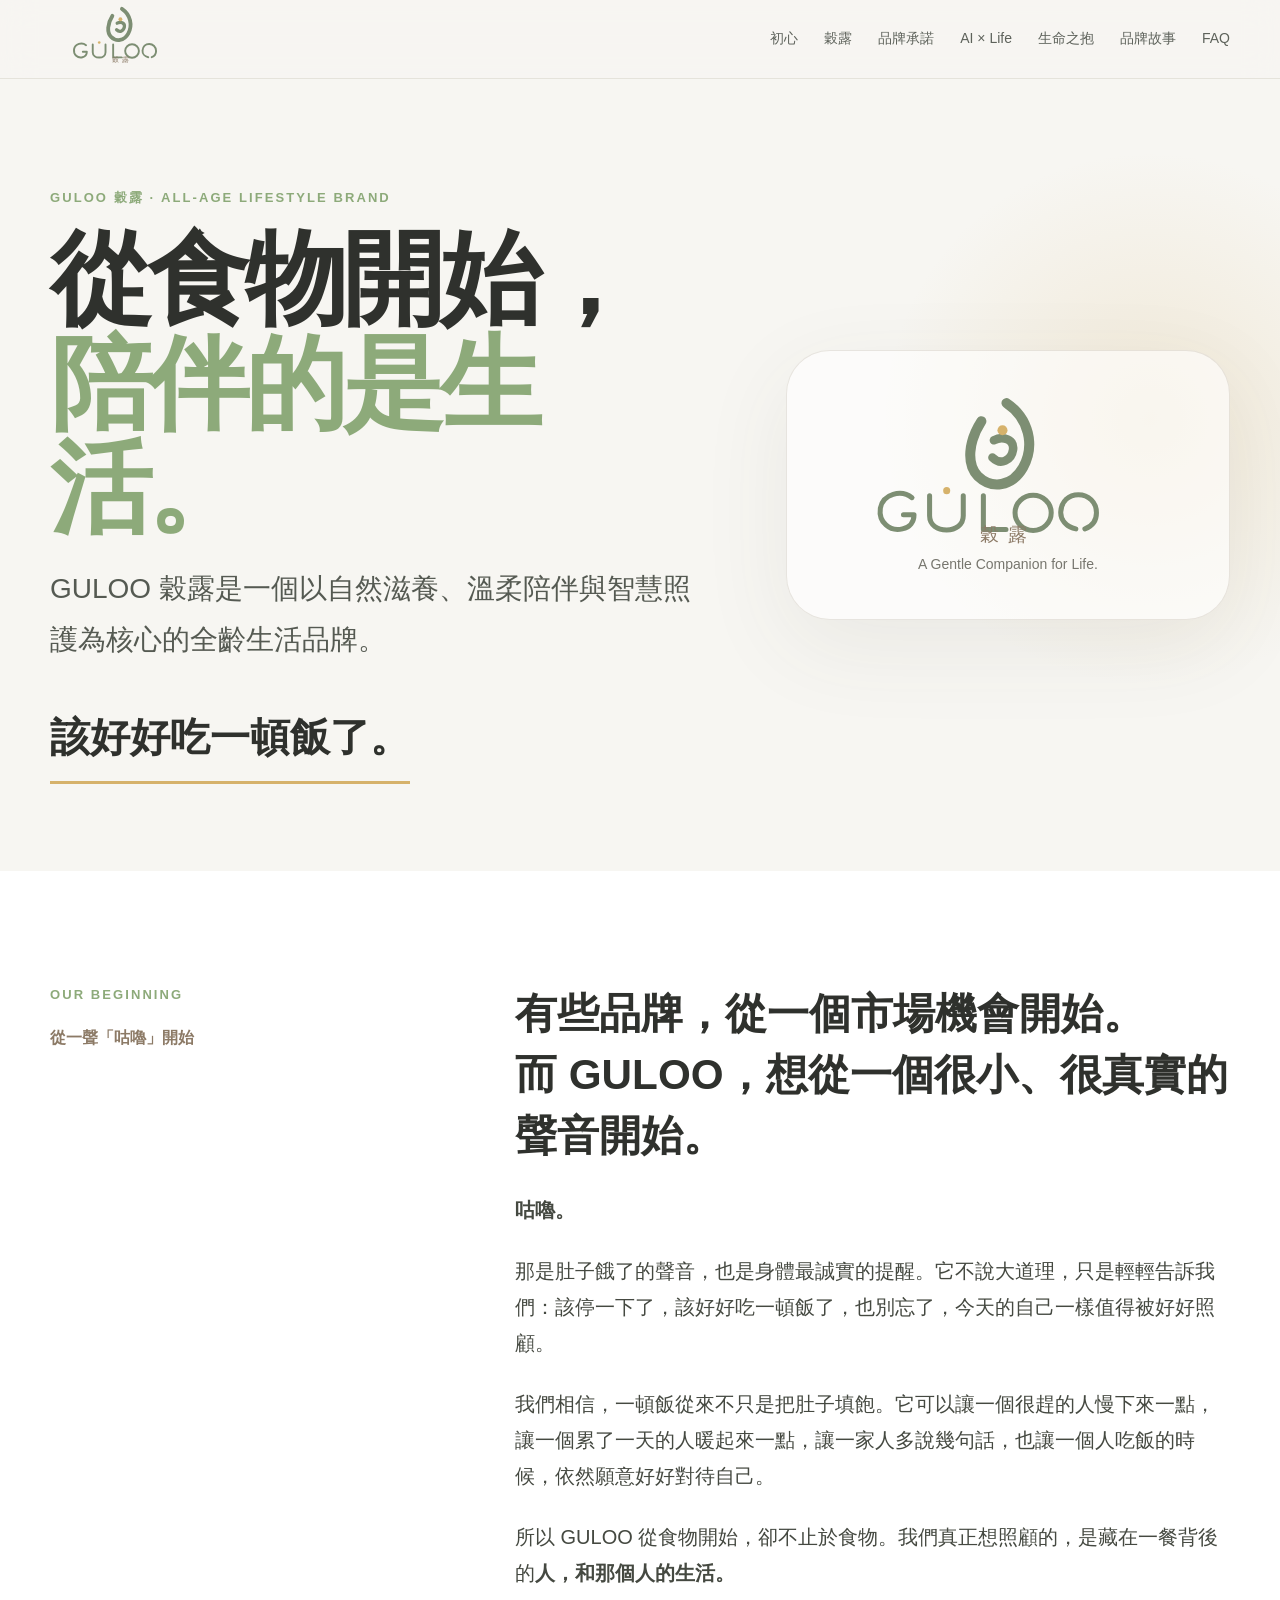
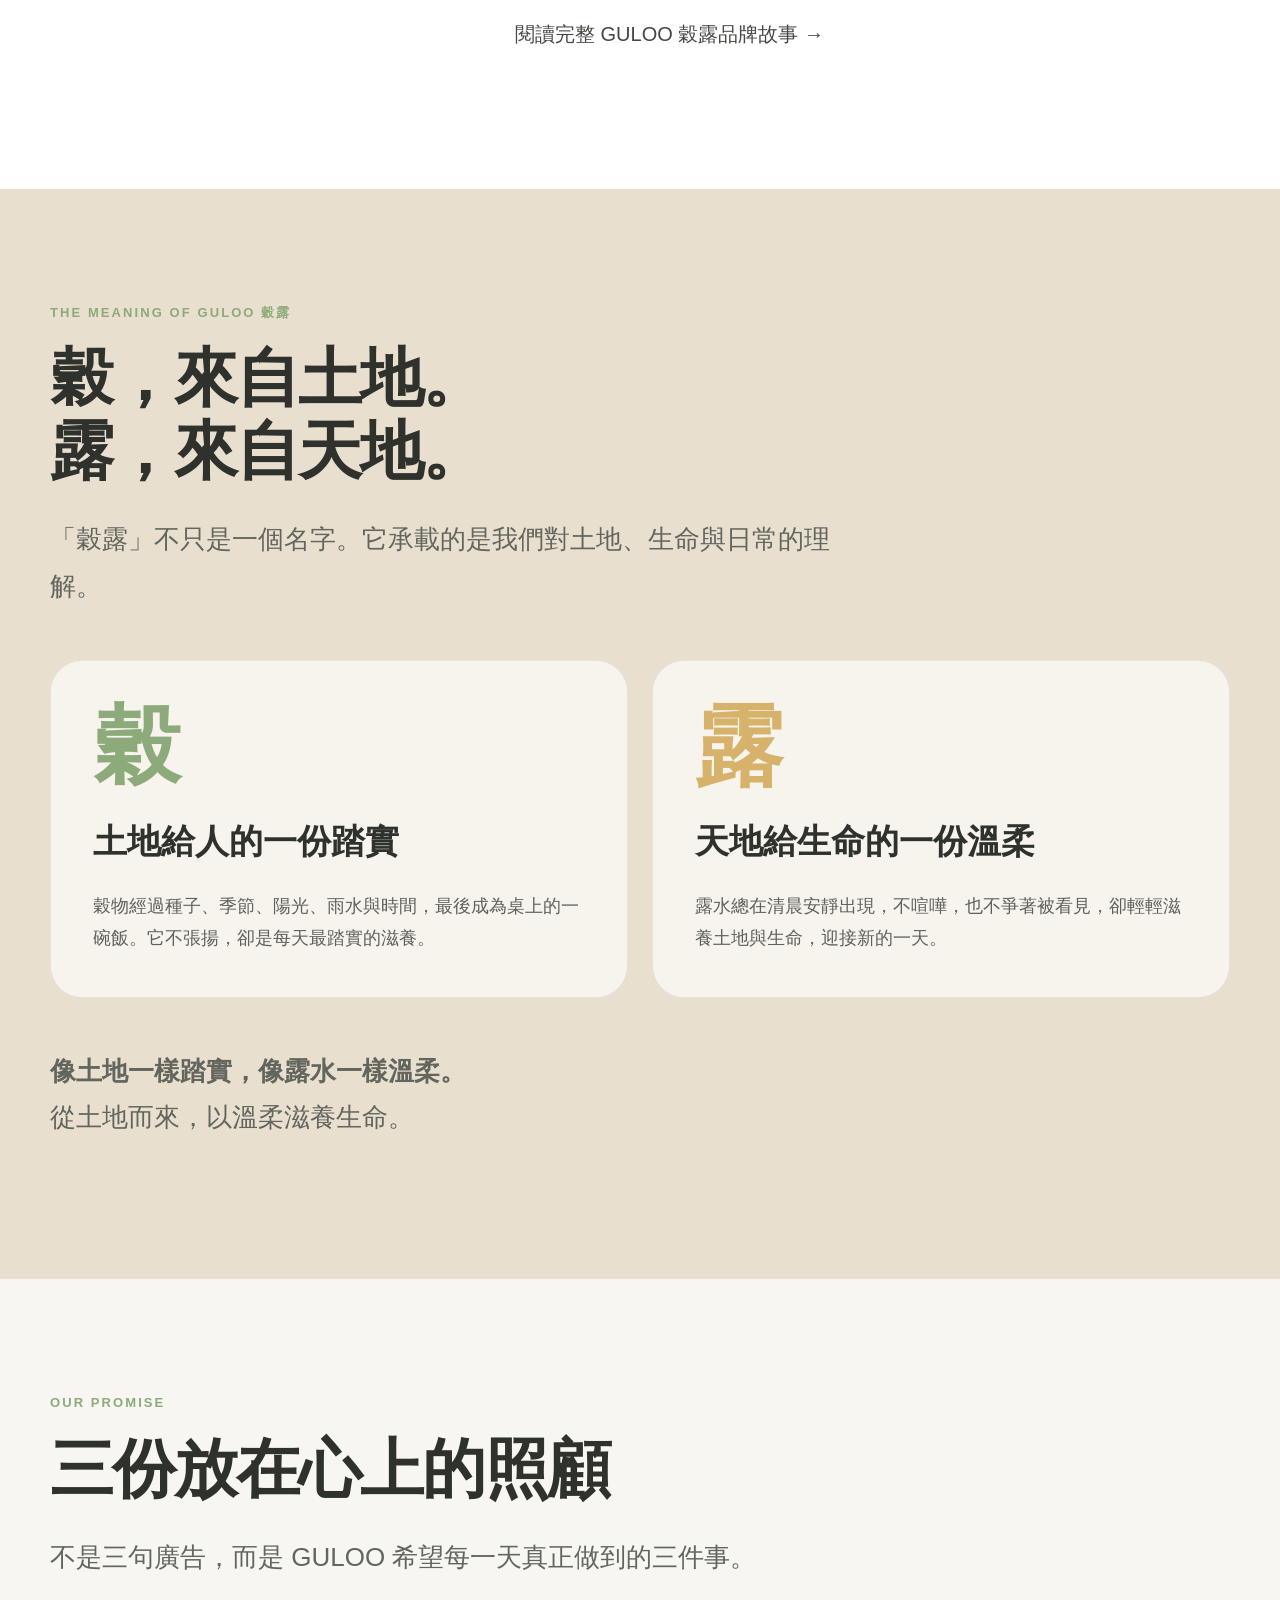
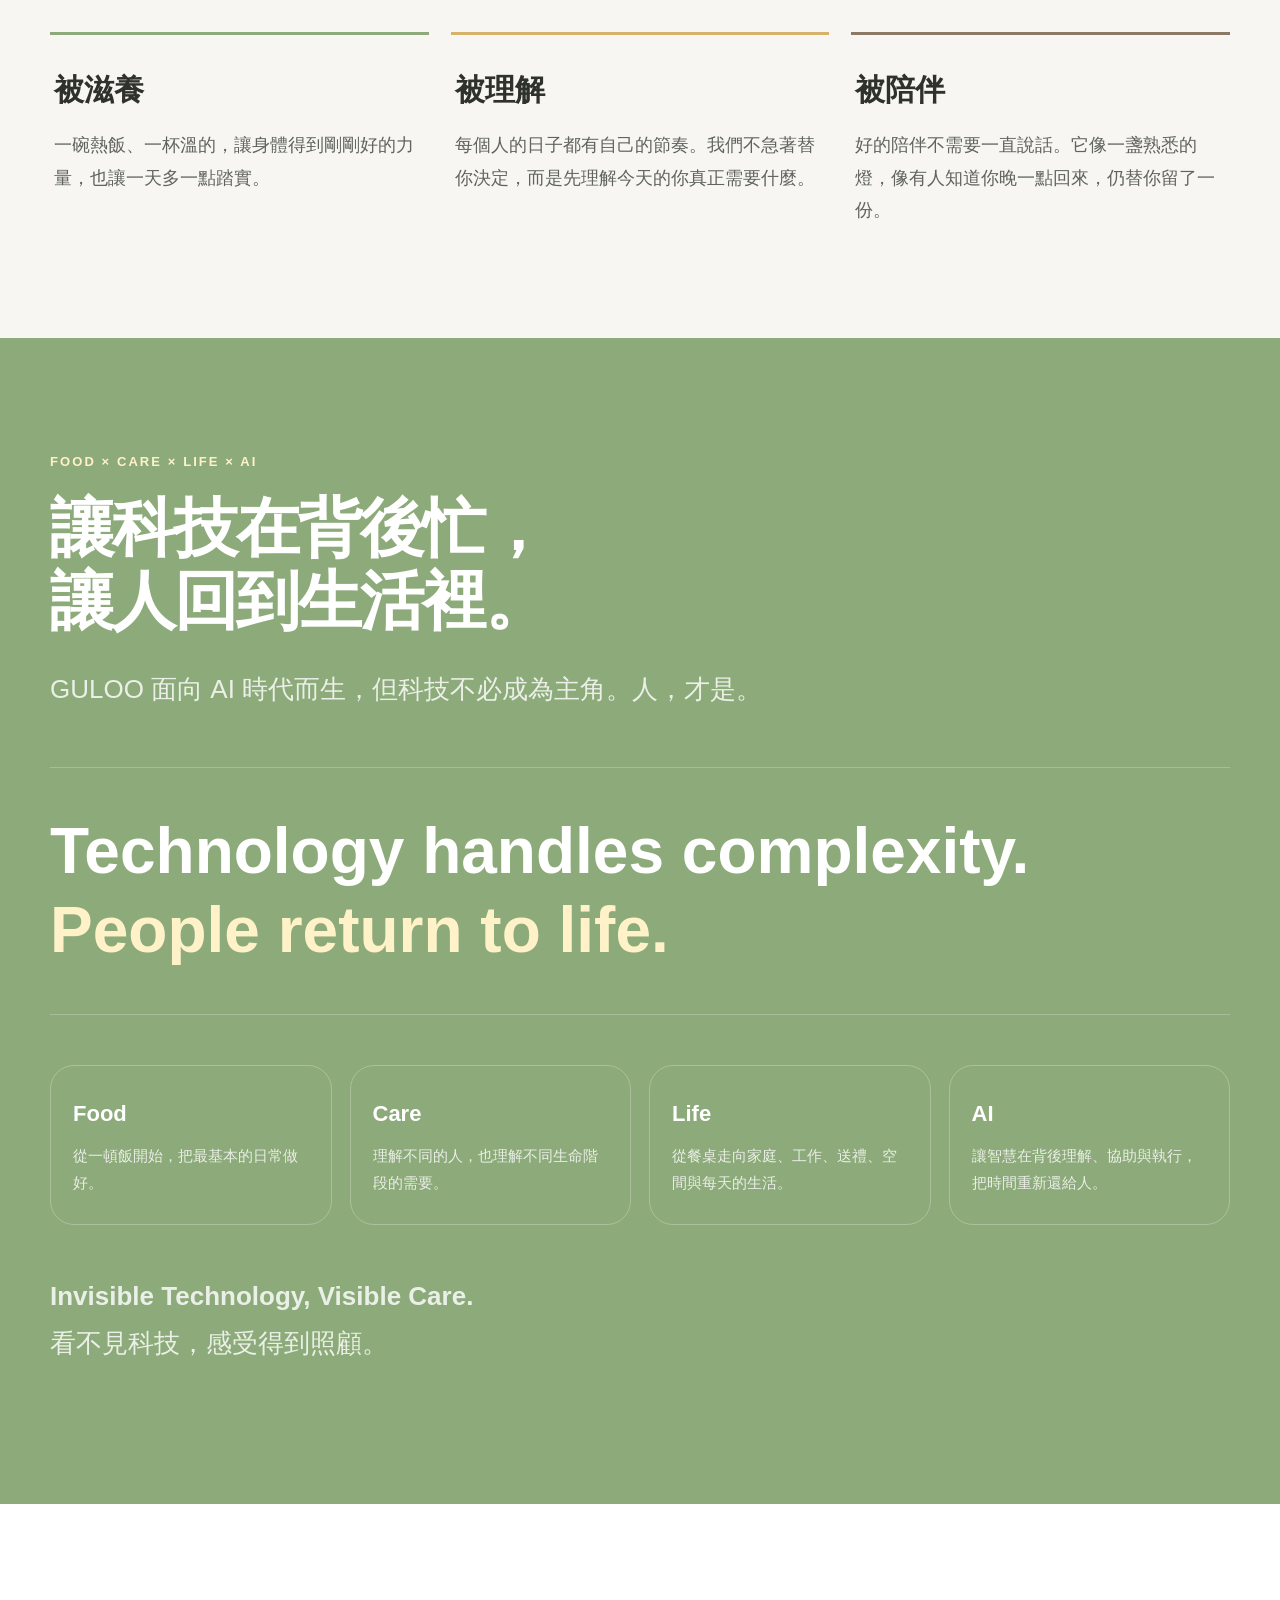
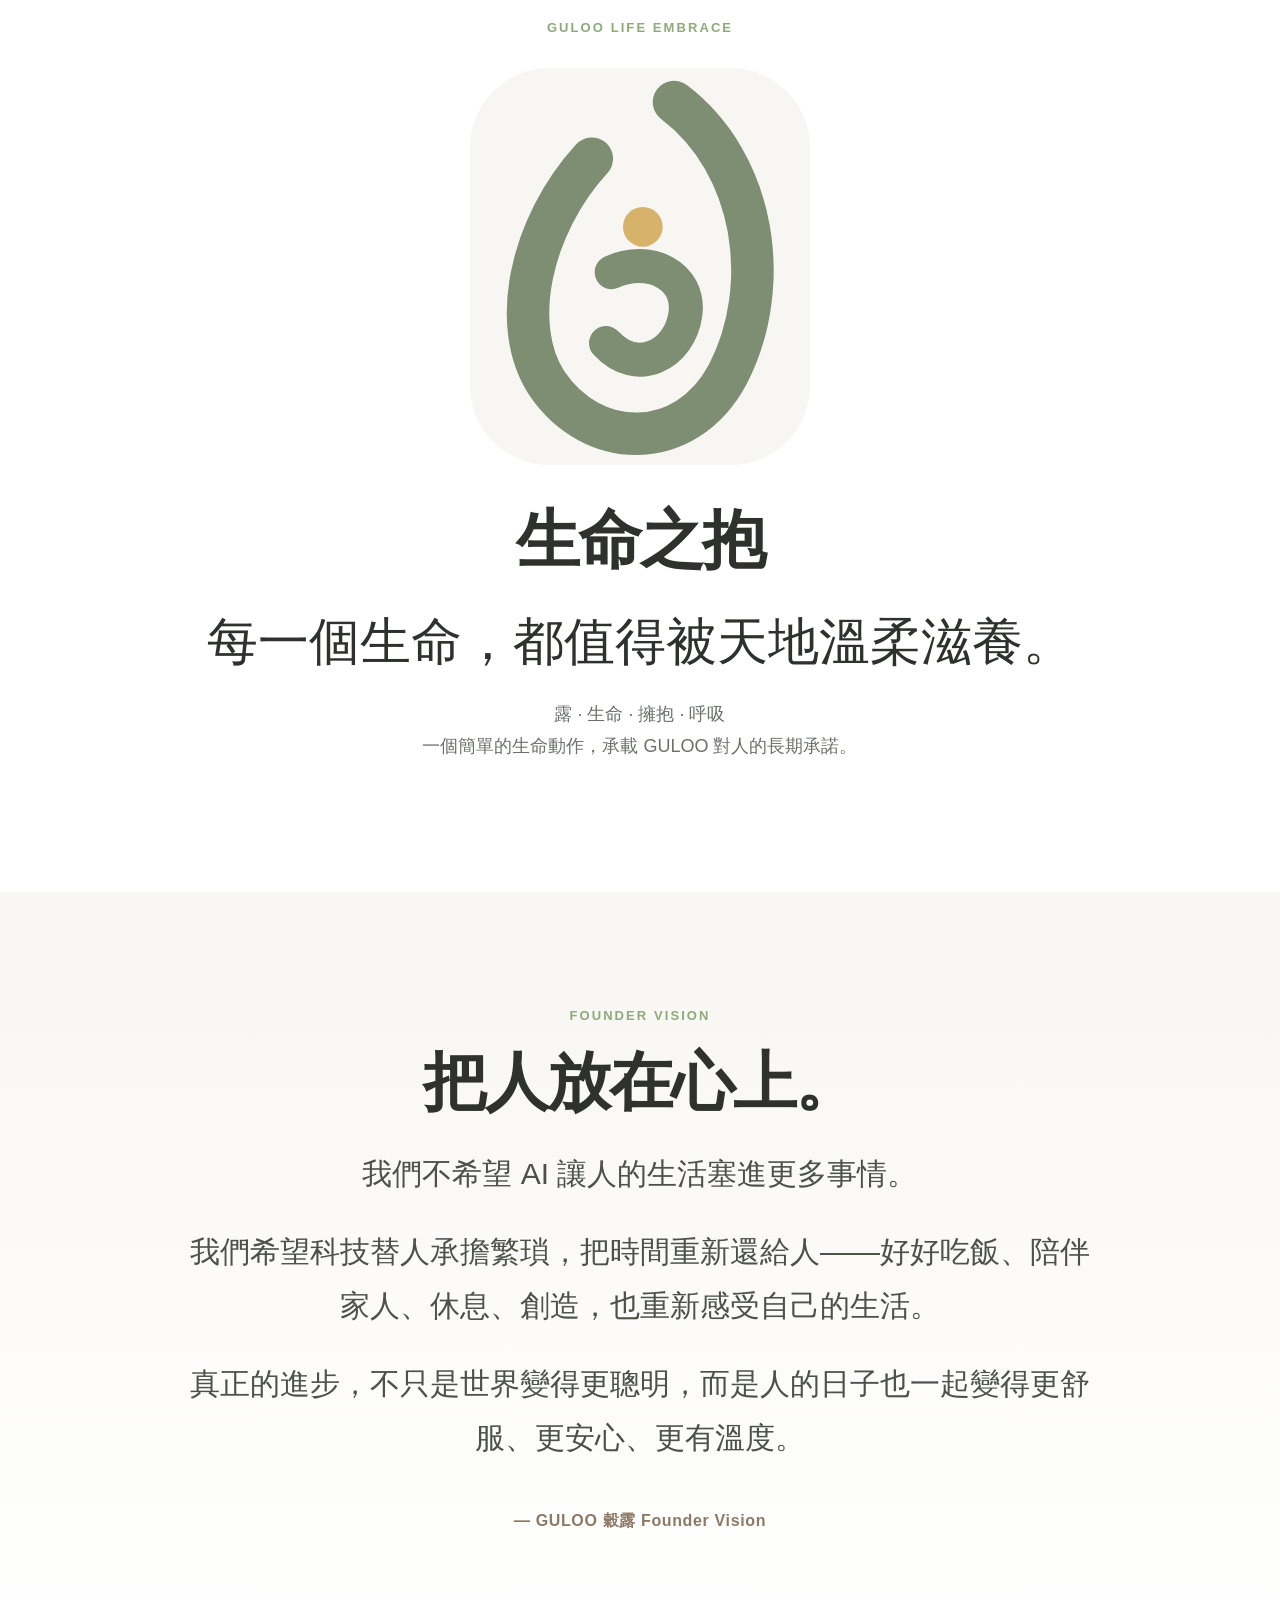
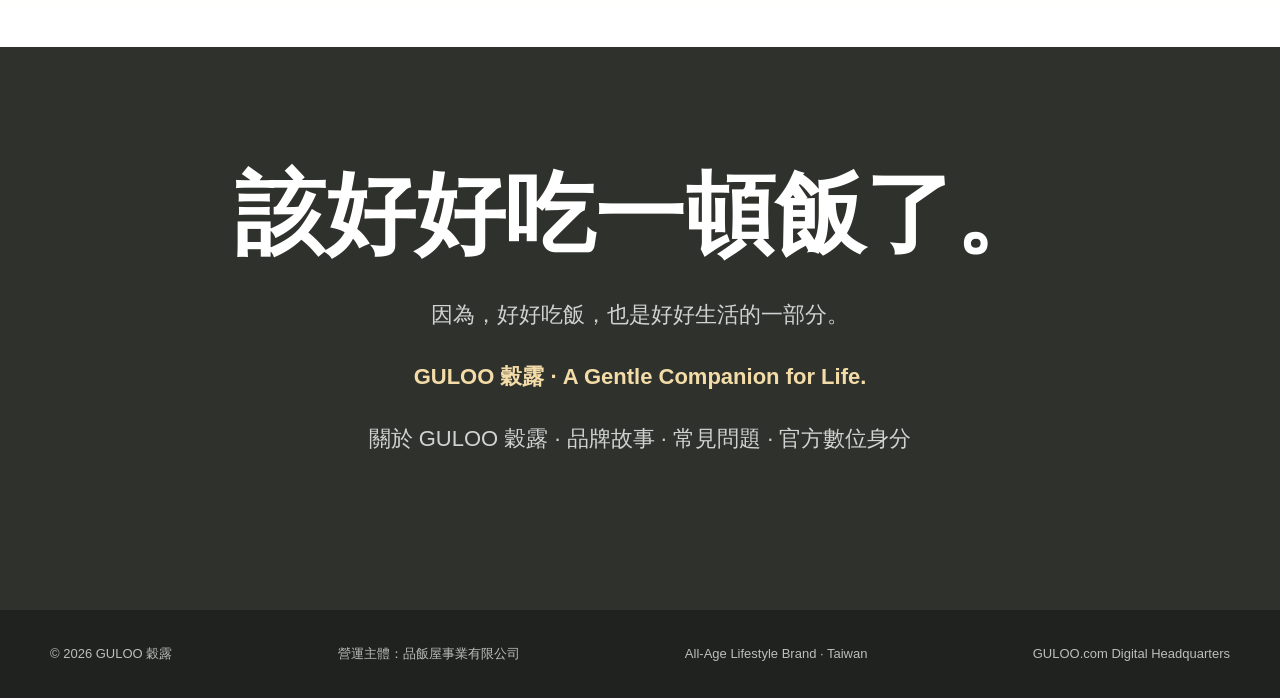
==== commit b83e98ff: "Link GULOO official digital identity baseline from homepage" ====
--- a/index.html
+++ b/index.html
@@ -11,52 +11,8 @@
 <link rel="canonical" href="https://guloo.com/">
 <link rel="icon" href="assets/favicon.svg" type="image/svg+xml">
 <link rel="stylesheet" href="assets/style.css">
-<meta property="og:type" content="website">
-<meta property="og:locale" content="zh_TW">
-<meta property="og:site_name" content="GULOO 穀露">
-<meta property="og:title" content="GULOO 穀露｜A Gentle Companion for Life">
-<meta property="og:description" content="從食物開始，陪伴的是生活。被滋養、被理解、被陪伴。">
-<meta property="og:url" content="https://guloo.com/">
-<meta property="og:image" content="https://guloo.com/assets/guloo-logo.svg">
-<meta name="twitter:card" content="summary">
-<script type="application/ld+json">
-{
- "@context":"https://schema.org",
- "@graph":[
-  {
-   "@type":"Organization",
-   "@id":"https://guloo.com/#organization",
-   "name":"GULOO 穀露",
-   "alternateName":["GULOO","穀露"],
-   "url":"https://guloo.com/",
-   "logo":{"@type":"ImageObject","url":"https://guloo.com/assets/guloo-logo.svg"},
-   "description":"GULOO 穀露是一個以自然滋養、溫柔陪伴與智慧照護為核心的全齡生活品牌。從食物開始，卻不止於食物。",
-   "slogan":"A Gentle Companion for Life",
-   "brand":{"@type":"Brand","name":"GULOO 穀露"},
-   "parentOrganization":{"@type":"Organization","name":"品飯屋事業有限公司"},
-   "areaServed":"TW"
-  },
-  {
-   "@type":"WebSite",
-   "@id":"https://guloo.com/#website",
-   "url":"https://guloo.com/",
-   "name":"GULOO 穀露",
-   "alternateName":"GULOO",
-   "inLanguage":"zh-Hant-TW",
-   "publisher":{"@id":"https://guloo.com/#organization"}
-  },
-  {
-   "@type":"WebPage",
-   "@id":"https://guloo.com/#webpage",
-   "url":"https://guloo.com/",
-   "name":"GULOO 穀露｜全齡生活品牌",
-   "isPartOf":{"@id":"https://guloo.com/#website"},
-   "about":{"@id":"https://guloo.com/#organization"},
-   "inLanguage":"zh-Hant-TW"
-  }
- ]
-}
-</script>
+<meta property="og:type" content="website"><meta property="og:locale" content="zh_TW"><meta property="og:site_name" content="GULOO 穀露"><meta property="og:title" content="GULOO 穀露｜A Gentle Companion for Life"><meta property="og:description" content="從食物開始，陪伴的是生活。被滋養、被理解、被陪伴。"><meta property="og:url" content="https://guloo.com/"><meta property="og:image" content="https://guloo.com/assets/guloo-logo.svg"><meta name="twitter:card" content="summary">
+<script type="application/ld+json">{"@context":"https://schema.org","@graph":[{"@type":"Organization","@id":"https://guloo.com/#organization","name":"GULOO 穀露","alternateName":["GULOO","穀露"],"url":"https://guloo.com/","logo":{"@type":"ImageObject","url":"https://guloo.com/assets/guloo-logo.svg"},"description":"GULOO 穀露是一個以自然滋養、溫柔陪伴與智慧照護為核心的全齡生活品牌。從食物開始，卻不止於食物。","slogan":"A Gentle Companion for Life","brand":{"@type":"Brand","name":"GULOO 穀露"},"parentOrganization":{"@type":"Organization","name":"品飯屋事業有限公司"},"areaServed":"TW"},{"@type":"WebSite","@id":"https://guloo.com/#website","url":"https://guloo.com/","name":"GULOO 穀露","alternateName":"GULOO","inLanguage":"zh-Hant-TW","publisher":{"@id":"https://guloo.com/#organization"}},{"@type":"WebPage","@id":"https://guloo.com/#webpage","url":"https://guloo.com/","name":"GULOO 穀露｜全齡生活品牌","isPartOf":{"@id":"https://guloo.com/#website"},"about":{"@id":"https://guloo.com/#organization"},"inLanguage":"zh-Hant-TW"}]}</script>
 </head>
 <body>
 <nav aria-label="主要導覽"><div class="wrap nav-inner"><a class="brand-mini" href="#top" aria-label="GULOO 穀露首頁"><img src="assets/guloo-logo.svg" alt="GULOO 穀露 Life Embrace 生命之抱 Logo"></a><div class="nav-links"><a href="#story">初心</a><a href="#origin">穀露</a><a href="#promise">品牌承諾</a><a href="#technology">AI × Life</a><a href="#embrace">生命之抱</a><a href="brand-story.html">品牌故事</a><a href="faq.html">FAQ</a></div></div></nav>
@@ -68,7 +24,7 @@
 <section class="tech" id="technology"><div class="wrap reveal"><div class="eyebrow" style="color:#fff2c9">Food × Care × Life × AI</div><h2 class="section-title">讓科技在背後忙，<br>讓人回到生活裡。</h2><p class="section-lead">GULOO 面向 AI 時代而生，但科技不必成為主角。人，才是。</p><div class="mantra">Technology handles complexity.<br><span>People return to life.</span></div><div class="tech-grid"><div class="tech-pill"><strong>Food</strong><p>從一頓飯開始，把最基本的日常做好。</p></div><div class="tech-pill"><strong>Care</strong><p>理解不同的人，也理解不同生命階段的需要。</p></div><div class="tech-pill"><strong>Life</strong><p>從餐桌走向家庭、工作、送禮、空間與每天的生活。</p></div><div class="tech-pill"><strong>AI</strong><p>讓智慧在背後理解、協助與執行，把時間重新還給人。</p></div></div><p class="section-lead" style="margin-top:48px"><strong>Invisible Technology, Visible Care.</strong><br>看不見科技，感受得到照顧。</p></div></section>
 <section class="embrace" id="embrace"><div class="wrap reveal"><div class="eyebrow">GULOO Life Embrace</div><img class="symbol-big" src="assets/favicon.svg" alt="GULOO Life Embrace 生命之抱品牌符號"><h2 class="section-title">生命之抱</h2><p class="core">每一個生命，都值得被天地溫柔滋養。</p><p class="small">露 · 生命 · 擁抱 · 呼吸<br>一個簡單的生命動作，承載 GULOO 對人的長期承諾。</p></div></section>
 <section class="founder"><div class="wrap founder-box reveal"><div class="eyebrow">Founder Vision</div><h2 class="section-title">把人放在心上。</h2><p>我們不希望 AI 讓人的生活塞進更多事情。</p><p>我們希望科技替人承擔繁瑣，把時間重新還給人——好好吃飯、陪伴家人、休息、創造，也重新感受自己的生活。</p><p>真正的進步，不只是世界變得更聰明，而是人的日子也一起變得更舒服、更安心、更有溫度。</p><div class="signature">— GULOO 穀露 Founder Vision</div></div></section>
-<section class="final"><div class="wrap reveal"><h2>該好好吃一頓飯了。</h2><p>因為，好好吃飯，也是好好生活的一部分。</p><p class="tagline">GULOO 穀露 · A Gentle Companion for Life.</p><p><a href="about.html">關於 GULOO 穀露</a> · <a href="faq.html">常見問題</a></p></div></section>
+<section class="final"><div class="wrap reveal"><h2>該好好吃一頓飯了。</h2><p>因為，好好吃飯，也是好好生活的一部分。</p><p class="tagline">GULOO 穀露 · A Gentle Companion for Life.</p><p><a href="about.html">關於 GULOO 穀露</a> · <a href="brand-story.html">品牌故事</a> · <a href="faq.html">常見問題</a> · <a href="digital-identity.html">官方數位身分</a></p></div></section>
 </main>
 <footer><div class="wrap footer-inner"><span>© 2026 GULOO 穀露</span><span>營運主體：品飯屋事業有限公司</span><span>All-Age Lifestyle Brand · Taiwan</span><span>GULOO.com Digital Headquarters</span></div></footer>
 <script src="assets/main.js"></script>
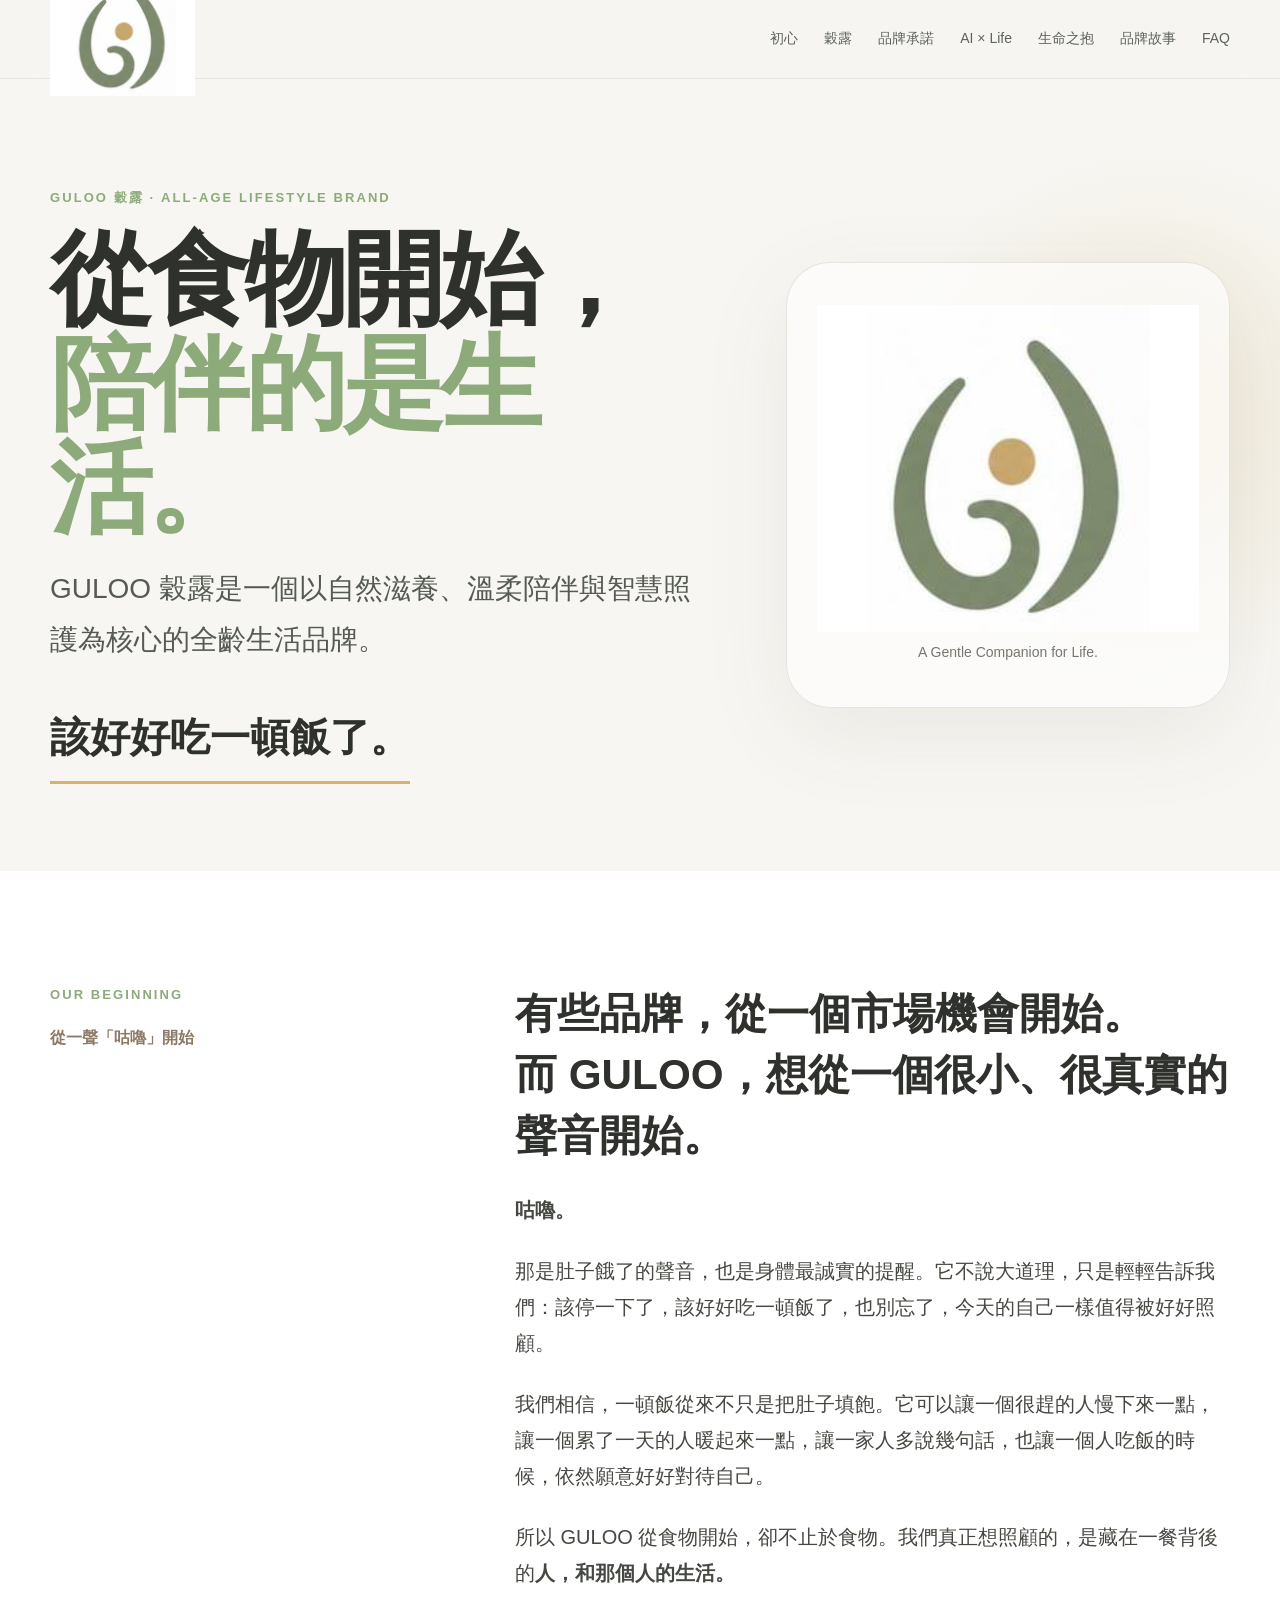
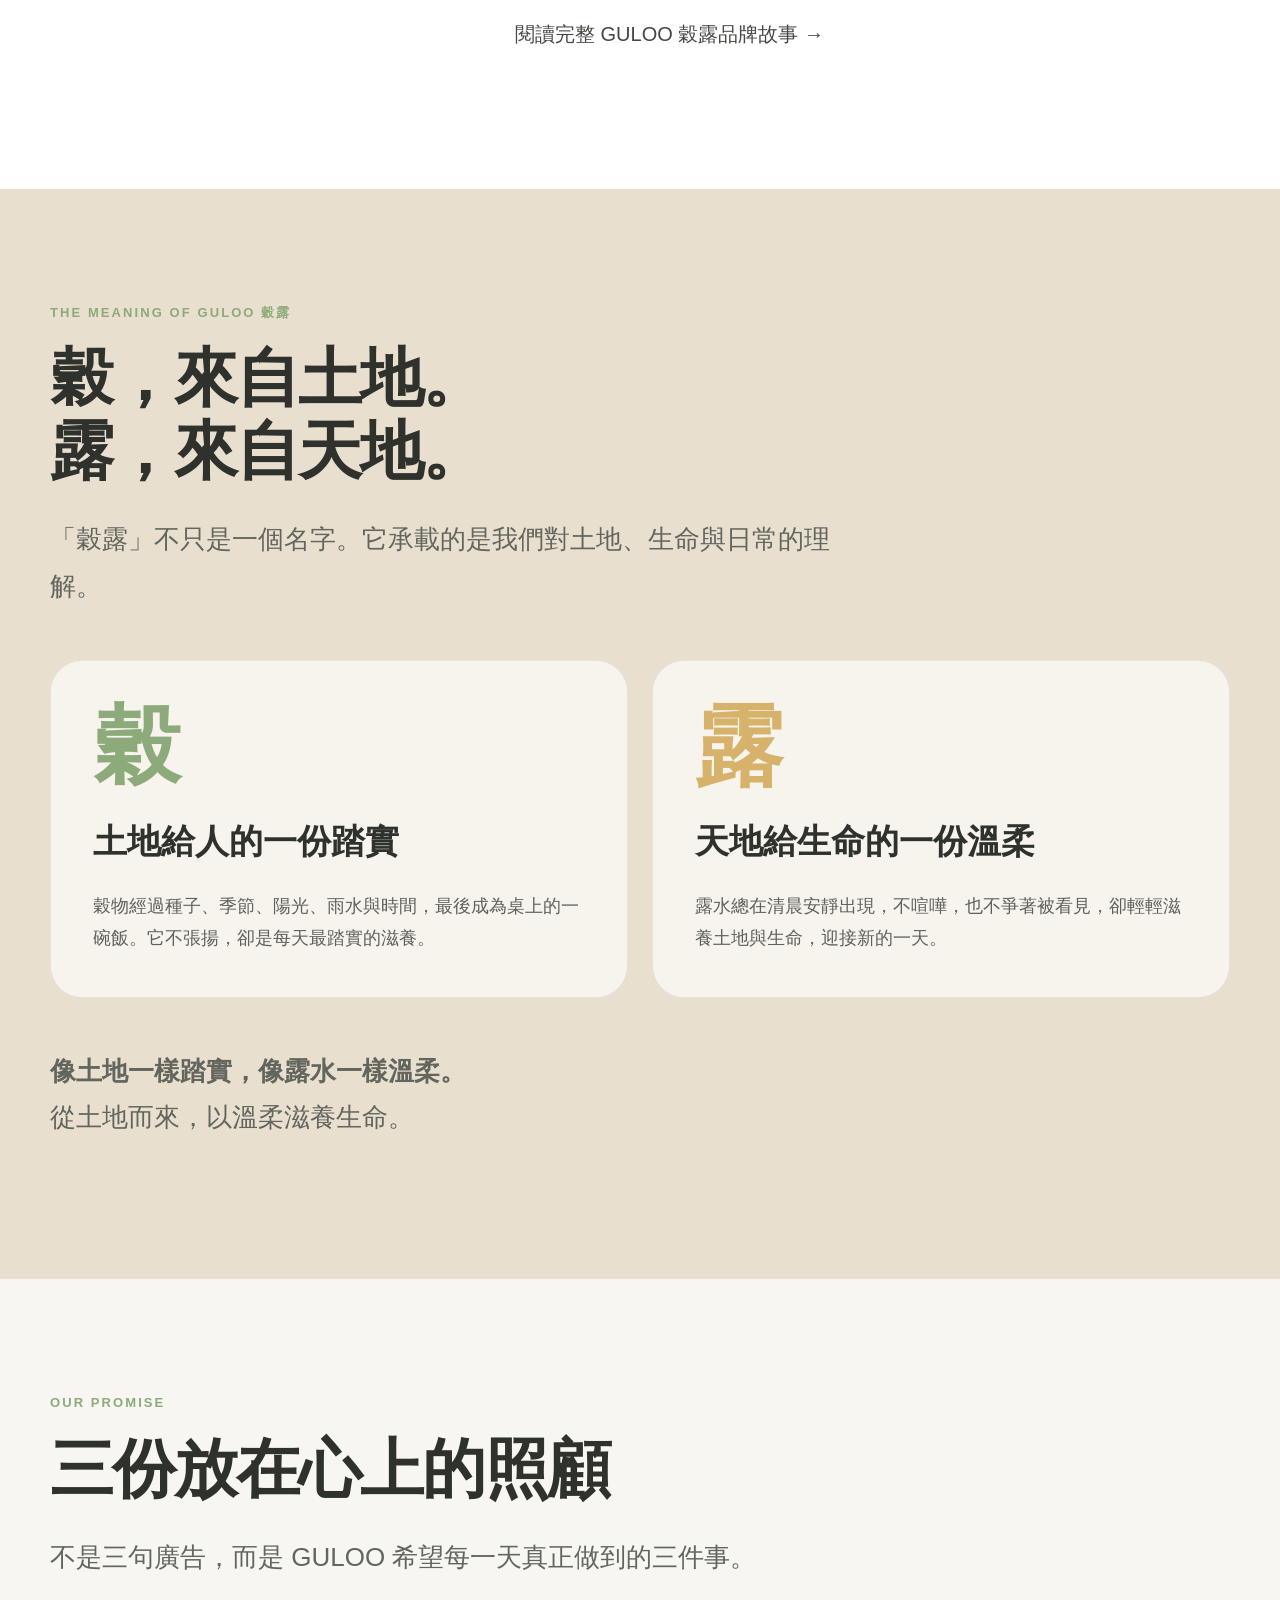
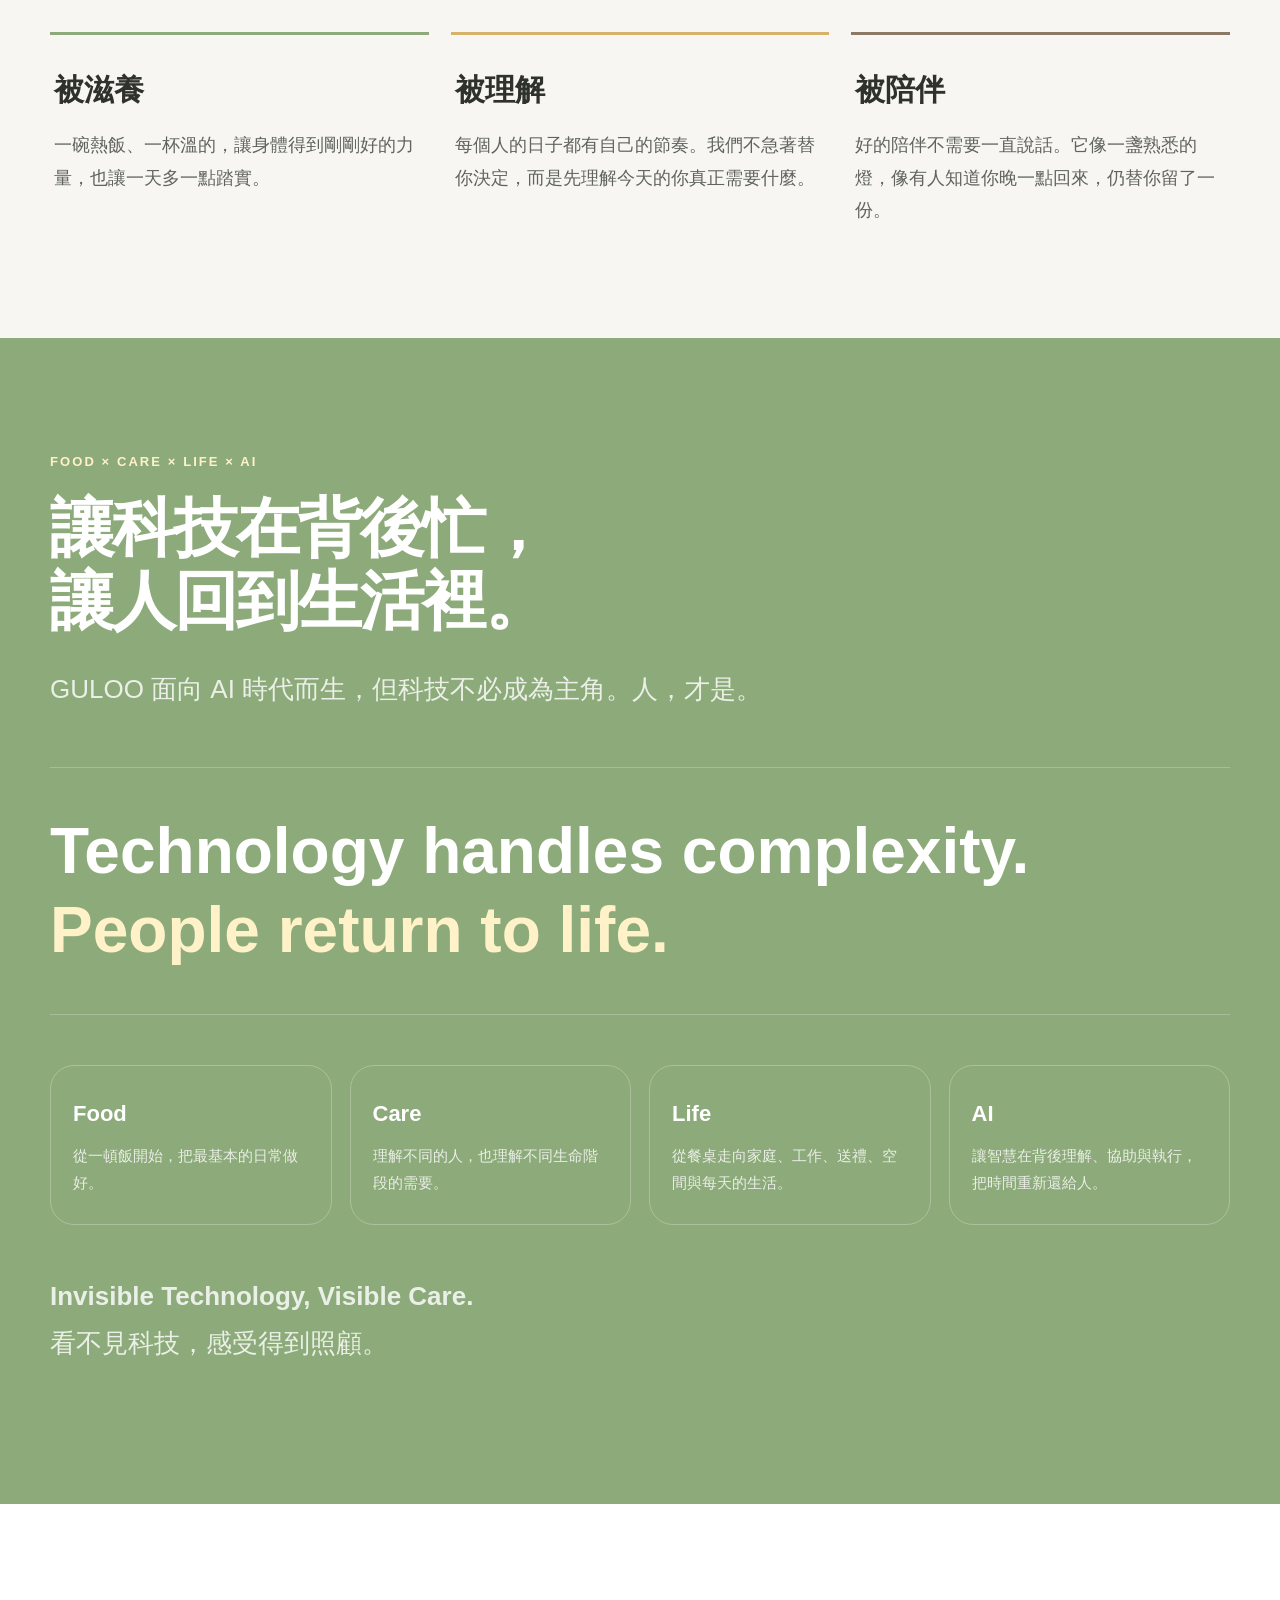
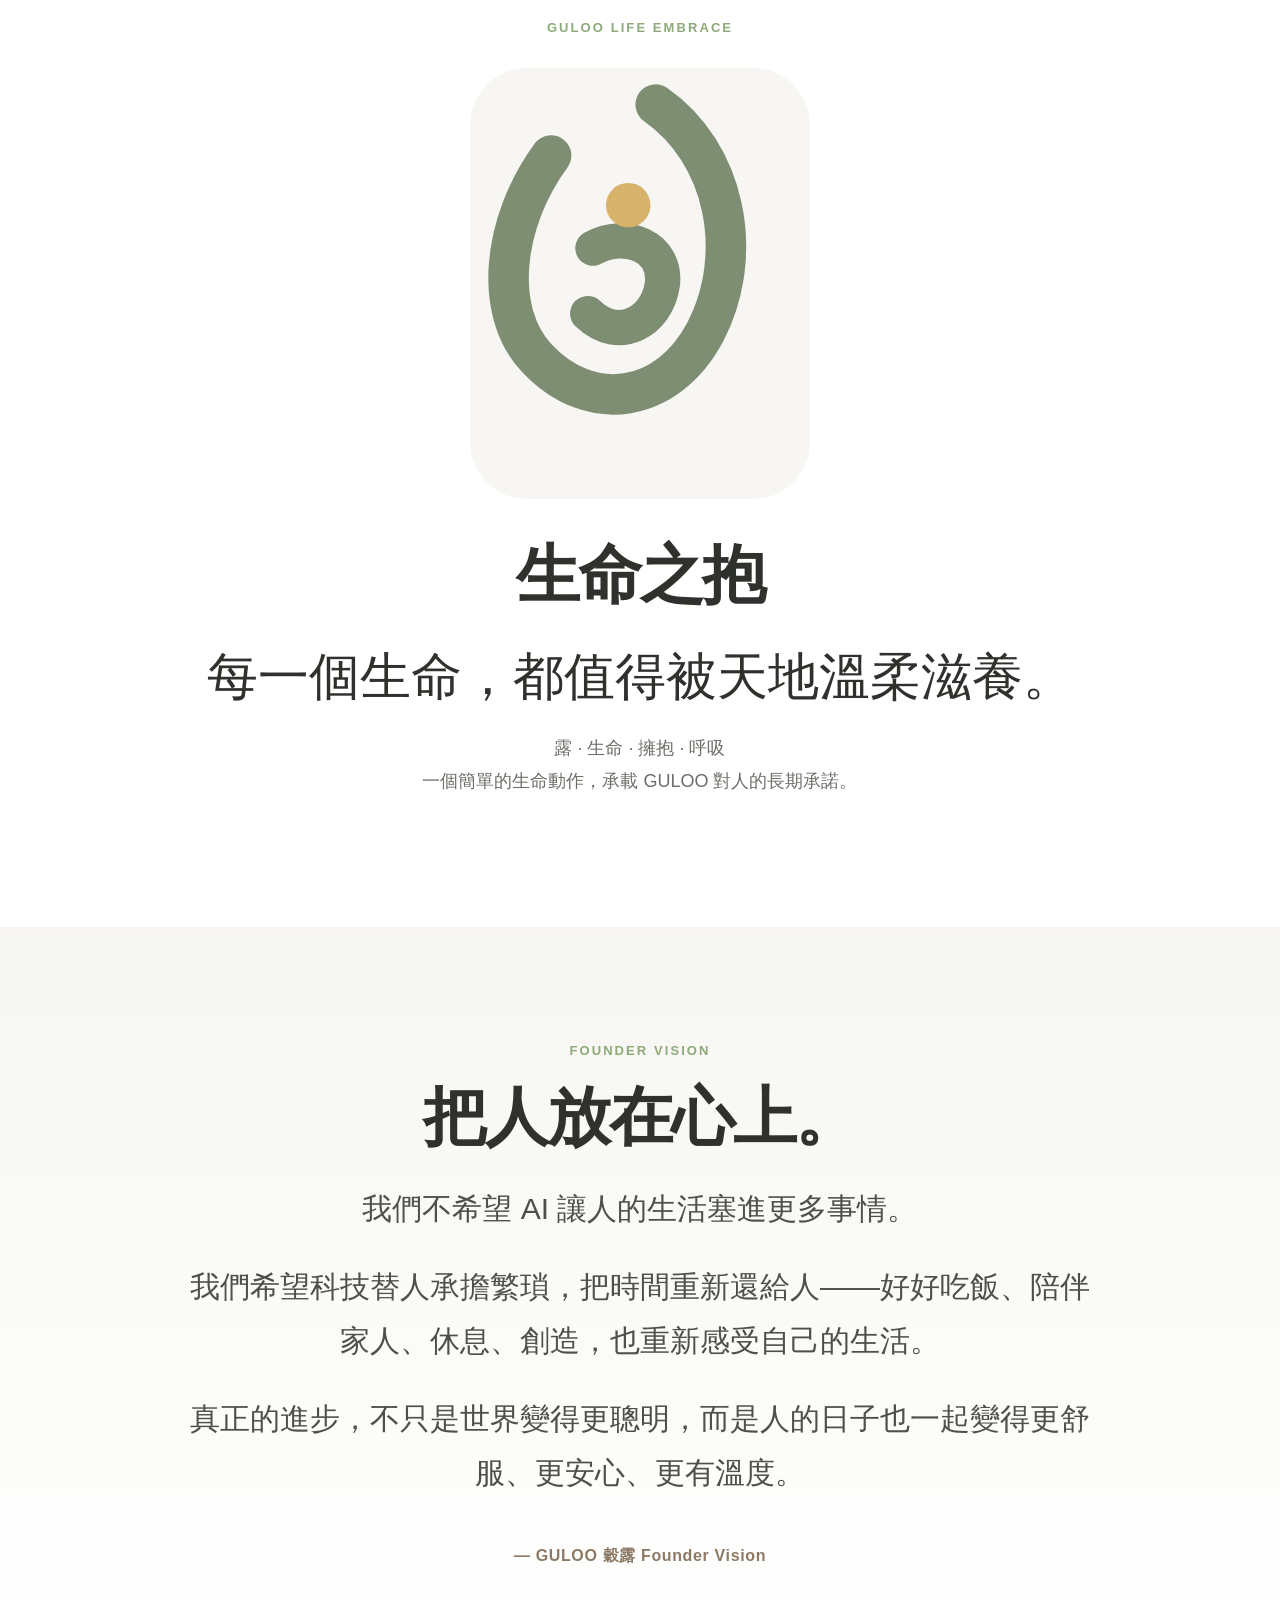
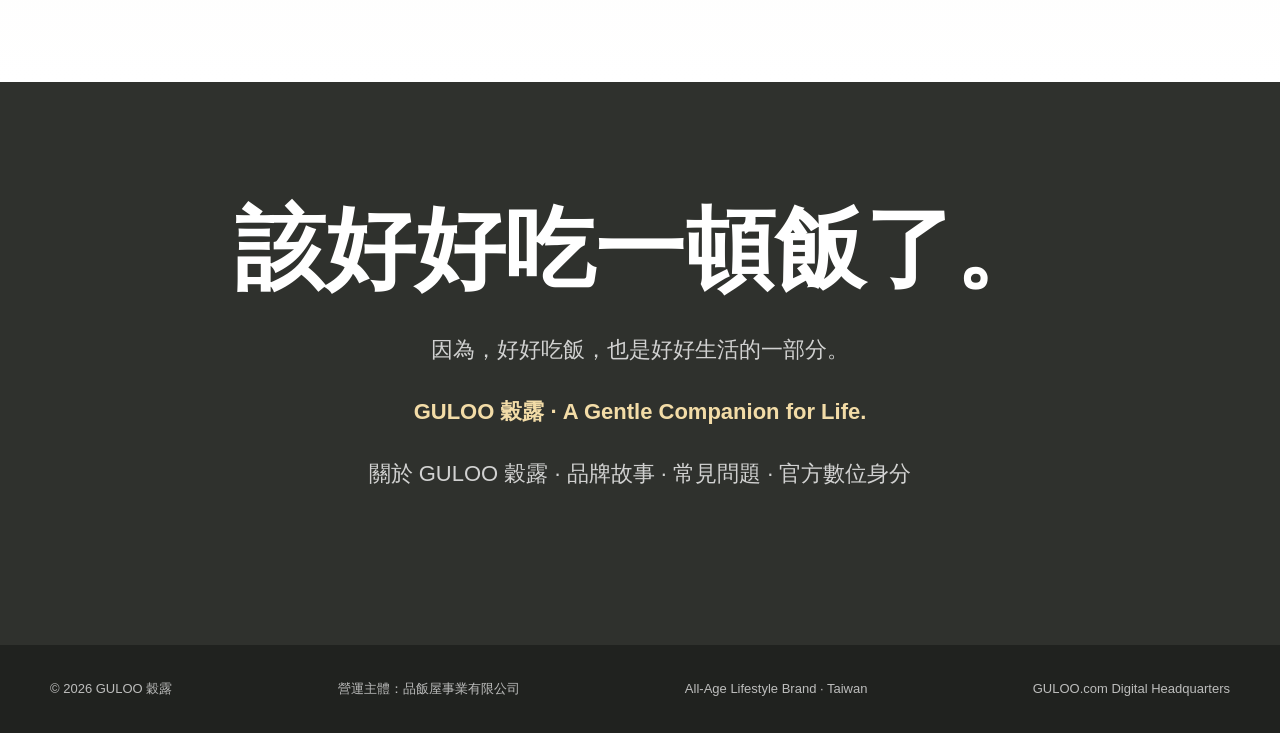
==== commit f3751e2b: "Bust GULOO logo cache to force final approved master mark" ====
--- a/index.html
+++ b/index.html
@@ -9,20 +9,20 @@
 <meta name="googlebot" content="index,follow,max-image-preview:large,max-snippet:-1,max-video-preview:-1">
 <meta name="theme-color" content="#F7F6F2">
 <link rel="canonical" href="https://guloo.com/">
-<link rel="icon" href="assets/favicon.svg" type="image/svg+xml">
+<link rel="icon" href="assets/favicon.svg?v=20260816-final" type="image/svg+xml">
 <link rel="stylesheet" href="assets/style.css">
-<meta property="og:type" content="website"><meta property="og:locale" content="zh_TW"><meta property="og:site_name" content="GULOO 穀露"><meta property="og:title" content="GULOO 穀露｜A Gentle Companion for Life"><meta property="og:description" content="從食物開始，陪伴的是生活。被滋養、被理解、被陪伴。"><meta property="og:url" content="https://guloo.com/"><meta property="og:image" content="https://guloo.com/assets/guloo-logo.svg"><meta name="twitter:card" content="summary">
-<script type="application/ld+json">{"@context":"https://schema.org","@graph":[{"@type":"Organization","@id":"https://guloo.com/#organization","name":"GULOO 穀露","alternateName":["GULOO","穀露"],"url":"https://guloo.com/","logo":{"@type":"ImageObject","url":"https://guloo.com/assets/guloo-logo.svg"},"description":"GULOO 穀露是一個以自然滋養、溫柔陪伴與智慧照護為核心的全齡生活品牌。從食物開始，卻不止於食物。","slogan":"A Gentle Companion for Life","brand":{"@type":"Brand","name":"GULOO 穀露"},"parentOrganization":{"@type":"Organization","name":"品飯屋事業有限公司"},"areaServed":"TW"},{"@type":"WebSite","@id":"https://guloo.com/#website","url":"https://guloo.com/","name":"GULOO 穀露","alternateName":"GULOO","inLanguage":"zh-Hant-TW","publisher":{"@id":"https://guloo.com/#organization"}},{"@type":"WebPage","@id":"https://guloo.com/#webpage","url":"https://guloo.com/","name":"GULOO 穀露｜全齡生活品牌","isPartOf":{"@id":"https://guloo.com/#website"},"about":{"@id":"https://guloo.com/#organization"},"inLanguage":"zh-Hant-TW"}]}</script>
+<meta property="og:type" content="website"><meta property="og:locale" content="zh_TW"><meta property="og:site_name" content="GULOO 穀露"><meta property="og:title" content="GULOO 穀露｜A Gentle Companion for Life"><meta property="og:description" content="從食物開始，陪伴的是生活。被滋養、被理解、被陪伴。"><meta property="og:url" content="https://guloo.com/"><meta property="og:image" content="https://guloo.com/assets/guloo-logo.svg?v=20260816-final"><meta name="twitter:card" content="summary">
+<script type="application/ld+json">{"@context":"https://schema.org","@graph":[{"@type":"Organization","@id":"https://guloo.com/#organization","name":"GULOO 穀露","alternateName":["GULOO","穀露"],"url":"https://guloo.com/","logo":{"@type":"ImageObject","url":"https://guloo.com/assets/guloo-logo.svg?v=20260816-final"},"description":"GULOO 穀露是一個以自然滋養、溫柔陪伴與智慧照護為核心的全齡生活品牌。從食物開始，卻不止於食物。","slogan":"A Gentle Companion for Life","brand":{"@type":"Brand","name":"GULOO 穀露"},"parentOrganization":{"@type":"Organization","name":"品飯屋事業有限公司"},"areaServed":"TW"},{"@type":"WebSite","@id":"https://guloo.com/#website","url":"https://guloo.com/","name":"GULOO 穀露","alternateName":"GULOO","inLanguage":"zh-Hant-TW","publisher":{"@id":"https://guloo.com/#organization"}},{"@type":"WebPage","@id":"https://guloo.com/#webpage","url":"https://guloo.com/","name":"GULOO 穀露｜全齡生活品牌","isPartOf":{"@id":"https://guloo.com/#website"},"about":{"@id":"https://guloo.com/#organization"},"inLanguage":"zh-Hant-TW"}]}</script>
 </head>
 <body>
-<nav aria-label="主要導覽"><div class="wrap nav-inner"><a class="brand-mini" href="#top" aria-label="GULOO 穀露首頁"><img src="assets/guloo-logo.svg" alt="GULOO 穀露 Life Embrace 生命之抱 Logo"></a><div class="nav-links"><a href="#story">初心</a><a href="#origin">穀露</a><a href="#promise">品牌承諾</a><a href="#technology">AI × Life</a><a href="#embrace">生命之抱</a><a href="brand-story.html">品牌故事</a><a href="faq.html">FAQ</a></div></div></nav>
+<nav aria-label="主要導覽"><div class="wrap nav-inner"><a class="brand-mini" href="#top" aria-label="GULOO 穀露首頁"><img src="assets/guloo-logo.svg?v=20260816-final" alt="GULOO 穀露 Life Embrace 生命之抱 Logo"></a><div class="nav-links"><a href="#story">初心</a><a href="#origin">穀露</a><a href="#promise">品牌承諾</a><a href="#technology">AI × Life</a><a href="#embrace">生命之抱</a><a href="brand-story.html">品牌故事</a><a href="faq.html">FAQ</a></div></div></nav>
 <main id="top">
-<section class="hero"><div class="wrap hero-grid"><div><div class="eyebrow">GULOO 穀露 · All-Age Lifestyle Brand</div><h1>從食物開始，<br><span class="soft">陪伴的是生活。</span></h1><p class="hero-lead">GULOO 穀露是一個以自然滋養、溫柔陪伴與智慧照護為核心的全齡生活品牌。</p><div class="hero-quote">該好好吃一頓飯了。</div></div><div class="hero-mark"><img src="assets/guloo-logo.svg" alt="GULOO 穀露封頂版 Logo，Life Embrace 生命之抱"><p>A Gentle Companion for Life.</p></div></div></section>
+<section class="hero"><div class="wrap hero-grid"><div><div class="eyebrow">GULOO 穀露 · All-Age Lifestyle Brand</div><h1>從食物開始，<br><span class="soft">陪伴的是生活。</span></h1><p class="hero-lead">GULOO 穀露是一個以自然滋養、溫柔陪伴與智慧照護為核心的全齡生活品牌。</p><div class="hero-quote">該好好吃一頓飯了。</div></div><div class="hero-mark"><img src="assets/guloo-logo.svg?v=20260816-final" alt="GULOO 穀露封頂版 Logo，Life Embrace 生命之抱"><p>A Gentle Companion for Life.</p></div></div></section>
 <section class="story" id="story"><div class="wrap story-grid reveal"><div class="story-kicker"><div class="eyebrow">Our Beginning</div><strong>從一聲「咕嚕」開始</strong></div><div class="story-text"><p class="big">有些品牌，從一個市場機會開始。<br>而 GULOO，想從一個很小、很真實的聲音開始。</p><p><strong>咕嚕。</strong></p><p>那是肚子餓了的聲音，也是身體最誠實的提醒。它不說大道理，只是輕輕告訴我們：該停一下了，該好好吃一頓飯了，也別忘了，今天的自己一樣值得被好好照顧。</p><p>我們相信，一頓飯從來不只是把肚子填飽。它可以讓一個很趕的人慢下來一點，讓一個累了一天的人暖起來一點，讓一家人多說幾句話，也讓一個人吃飯的時候，依然願意好好對待自己。</p><p>所以 GULOO 從食物開始，卻不止於食物。我們真正想照顧的，是藏在一餐背後的<strong>人，和那個人的生活。</strong></p><p><a href="brand-story.html">閱讀完整 GULOO 穀露品牌故事 →</a></p></div></div></section>
 <section class="origin" id="origin"><div class="wrap reveal"><div class="eyebrow">The Meaning of GULOO 穀露</div><h2 class="section-title">穀，來自土地。<br>露，來自天地。</h2><p class="section-lead">「穀露」不只是一個名字。它承載的是我們對土地、生命與日常的理解。</p><div class="origin-grid"><article class="card"><div class="char">穀</div><h3>土地給人的一份踏實</h3><p>穀物經過種子、季節、陽光、雨水與時間，最後成為桌上的一碗飯。它不張揚，卻是每天最踏實的滋養。</p></article><article class="card"><div class="char">露</div><h3>天地給生命的一份溫柔</h3><p>露水總在清晨安靜出現，不喧嘩，也不爭著被看見，卻輕輕滋養土地與生命，迎接新的一天。</p></article></div><p class="section-lead" style="margin-top:50px"><strong>像土地一樣踏實，像露水一樣溫柔。</strong><br>從土地而來，以溫柔滋養生命。</p></div></section>
 <section id="promise"><div class="wrap reveal"><div class="eyebrow">Our Promise</div><h2 class="section-title">三份放在心上的照顧</h2><p class="section-lead">不是三句廣告，而是 GULOO 希望每一天真正做到的三件事。</p><div class="promise-grid"><div class="promise"><h3>被滋養</h3><p>一碗熱飯、一杯溫的，讓身體得到剛剛好的力量，也讓一天多一點踏實。</p></div><div class="promise"><h3>被理解</h3><p>每個人的日子都有自己的節奏。我們不急著替你決定，而是先理解今天的你真正需要什麼。</p></div><div class="promise"><h3>被陪伴</h3><p>好的陪伴不需要一直說話。它像一盞熟悉的燈，像有人知道你晚一點回來，仍替你留了一份。</p></div></div></div></section>
 <section class="tech" id="technology"><div class="wrap reveal"><div class="eyebrow" style="color:#fff2c9">Food × Care × Life × AI</div><h2 class="section-title">讓科技在背後忙，<br>讓人回到生活裡。</h2><p class="section-lead">GULOO 面向 AI 時代而生，但科技不必成為主角。人，才是。</p><div class="mantra">Technology handles complexity.<br><span>People return to life.</span></div><div class="tech-grid"><div class="tech-pill"><strong>Food</strong><p>從一頓飯開始，把最基本的日常做好。</p></div><div class="tech-pill"><strong>Care</strong><p>理解不同的人，也理解不同生命階段的需要。</p></div><div class="tech-pill"><strong>Life</strong><p>從餐桌走向家庭、工作、送禮、空間與每天的生活。</p></div><div class="tech-pill"><strong>AI</strong><p>讓智慧在背後理解、協助與執行，把時間重新還給人。</p></div></div><p class="section-lead" style="margin-top:48px"><strong>Invisible Technology, Visible Care.</strong><br>看不見科技，感受得到照顧。</p></div></section>
-<section class="embrace" id="embrace"><div class="wrap reveal"><div class="eyebrow">GULOO Life Embrace</div><img class="symbol-big" src="assets/favicon.svg" alt="GULOO Life Embrace 生命之抱品牌符號"><h2 class="section-title">生命之抱</h2><p class="core">每一個生命，都值得被天地溫柔滋養。</p><p class="small">露 · 生命 · 擁抱 · 呼吸<br>一個簡單的生命動作，承載 GULOO 對人的長期承諾。</p></div></section>
+<section class="embrace" id="embrace"><div class="wrap reveal"><div class="eyebrow">GULOO Life Embrace</div><img class="symbol-big" src="assets/favicon.svg?v=20260816-final" alt="GULOO Life Embrace 生命之抱品牌符號"><h2 class="section-title">生命之抱</h2><p class="core">每一個生命，都值得被天地溫柔滋養。</p><p class="small">露 · 生命 · 擁抱 · 呼吸<br>一個簡單的生命動作，承載 GULOO 對人的長期承諾。</p></div></section>
 <section class="founder"><div class="wrap founder-box reveal"><div class="eyebrow">Founder Vision</div><h2 class="section-title">把人放在心上。</h2><p>我們不希望 AI 讓人的生活塞進更多事情。</p><p>我們希望科技替人承擔繁瑣，把時間重新還給人——好好吃飯、陪伴家人、休息、創造，也重新感受自己的生活。</p><p>真正的進步，不只是世界變得更聰明，而是人的日子也一起變得更舒服、更安心、更有溫度。</p><div class="signature">— GULOO 穀露 Founder Vision</div></div></section>
 <section class="final"><div class="wrap reveal"><h2>該好好吃一頓飯了。</h2><p>因為，好好吃飯，也是好好生活的一部分。</p><p class="tagline">GULOO 穀露 · A Gentle Companion for Life.</p><p><a href="about.html">關於 GULOO 穀露</a> · <a href="brand-story.html">品牌故事</a> · <a href="faq.html">常見問題</a> · <a href="digital-identity.html">官方數位身分</a></p></div></section>
 </main>
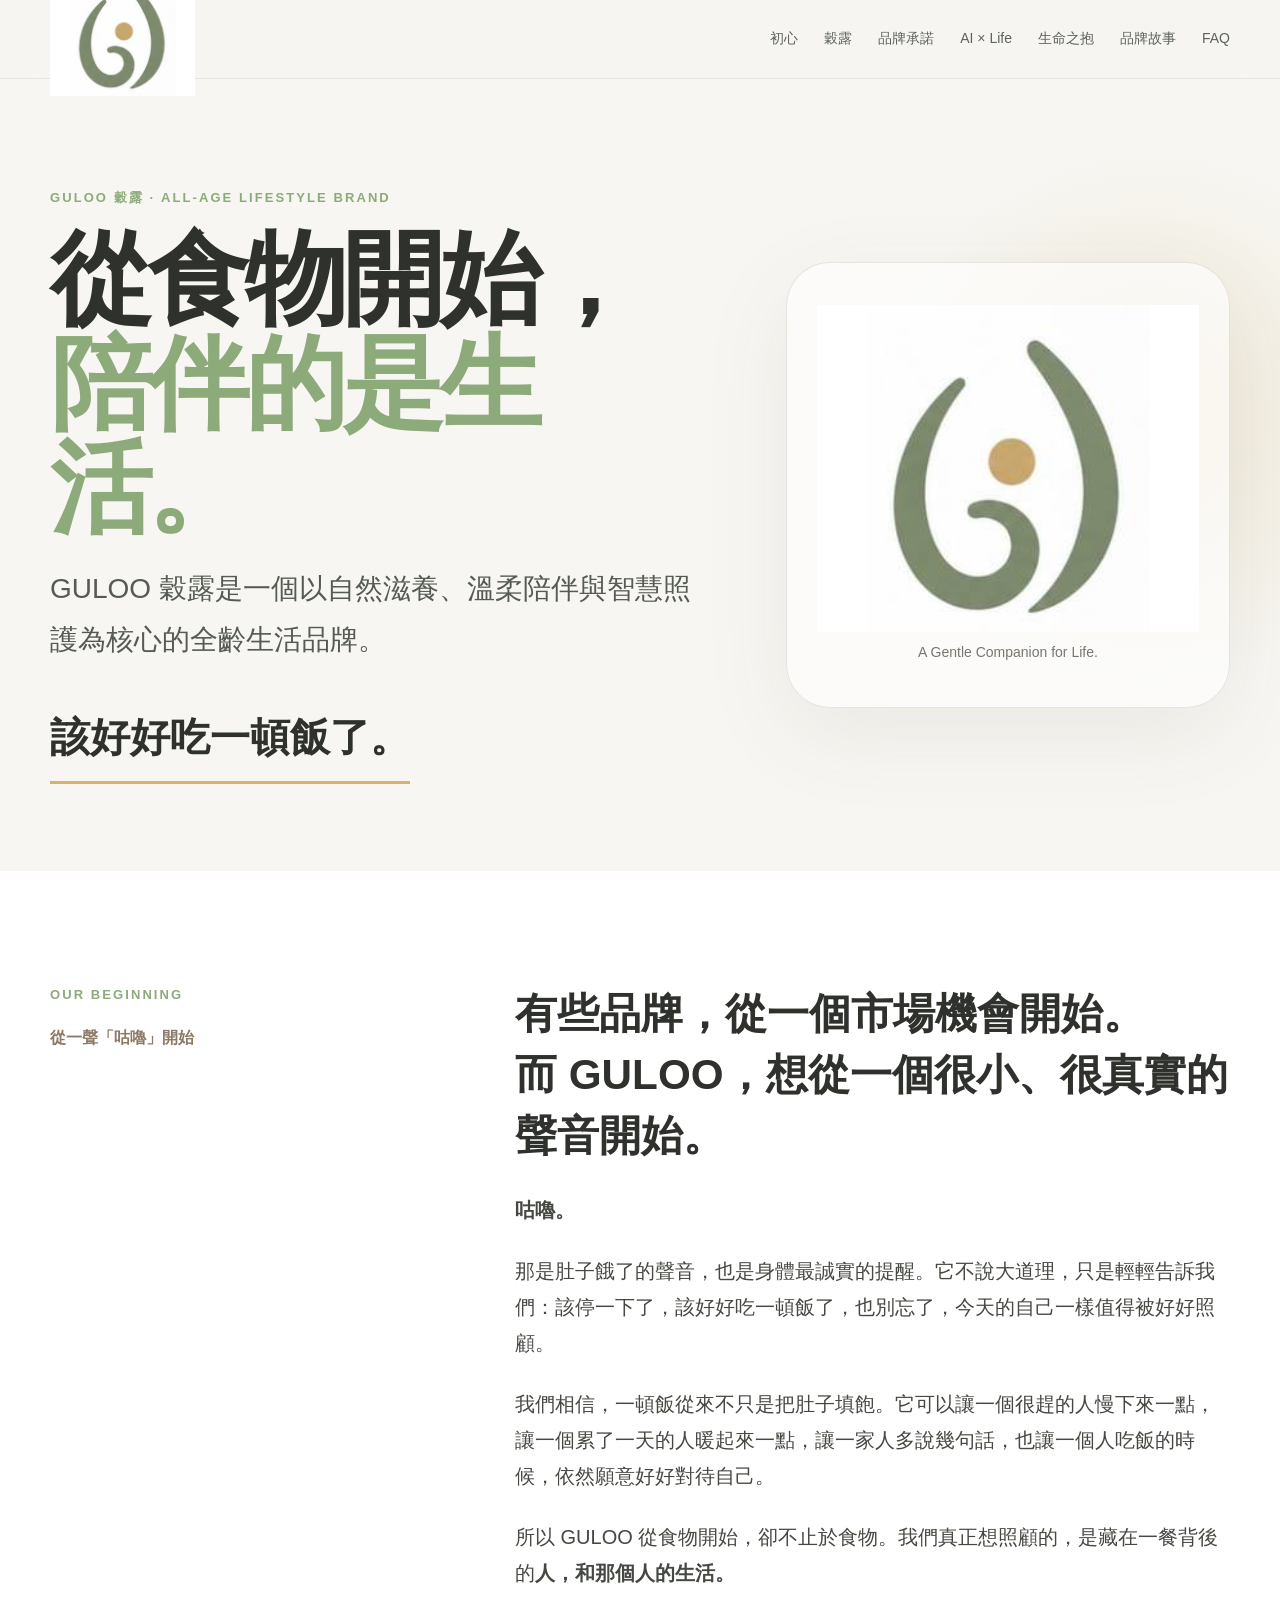
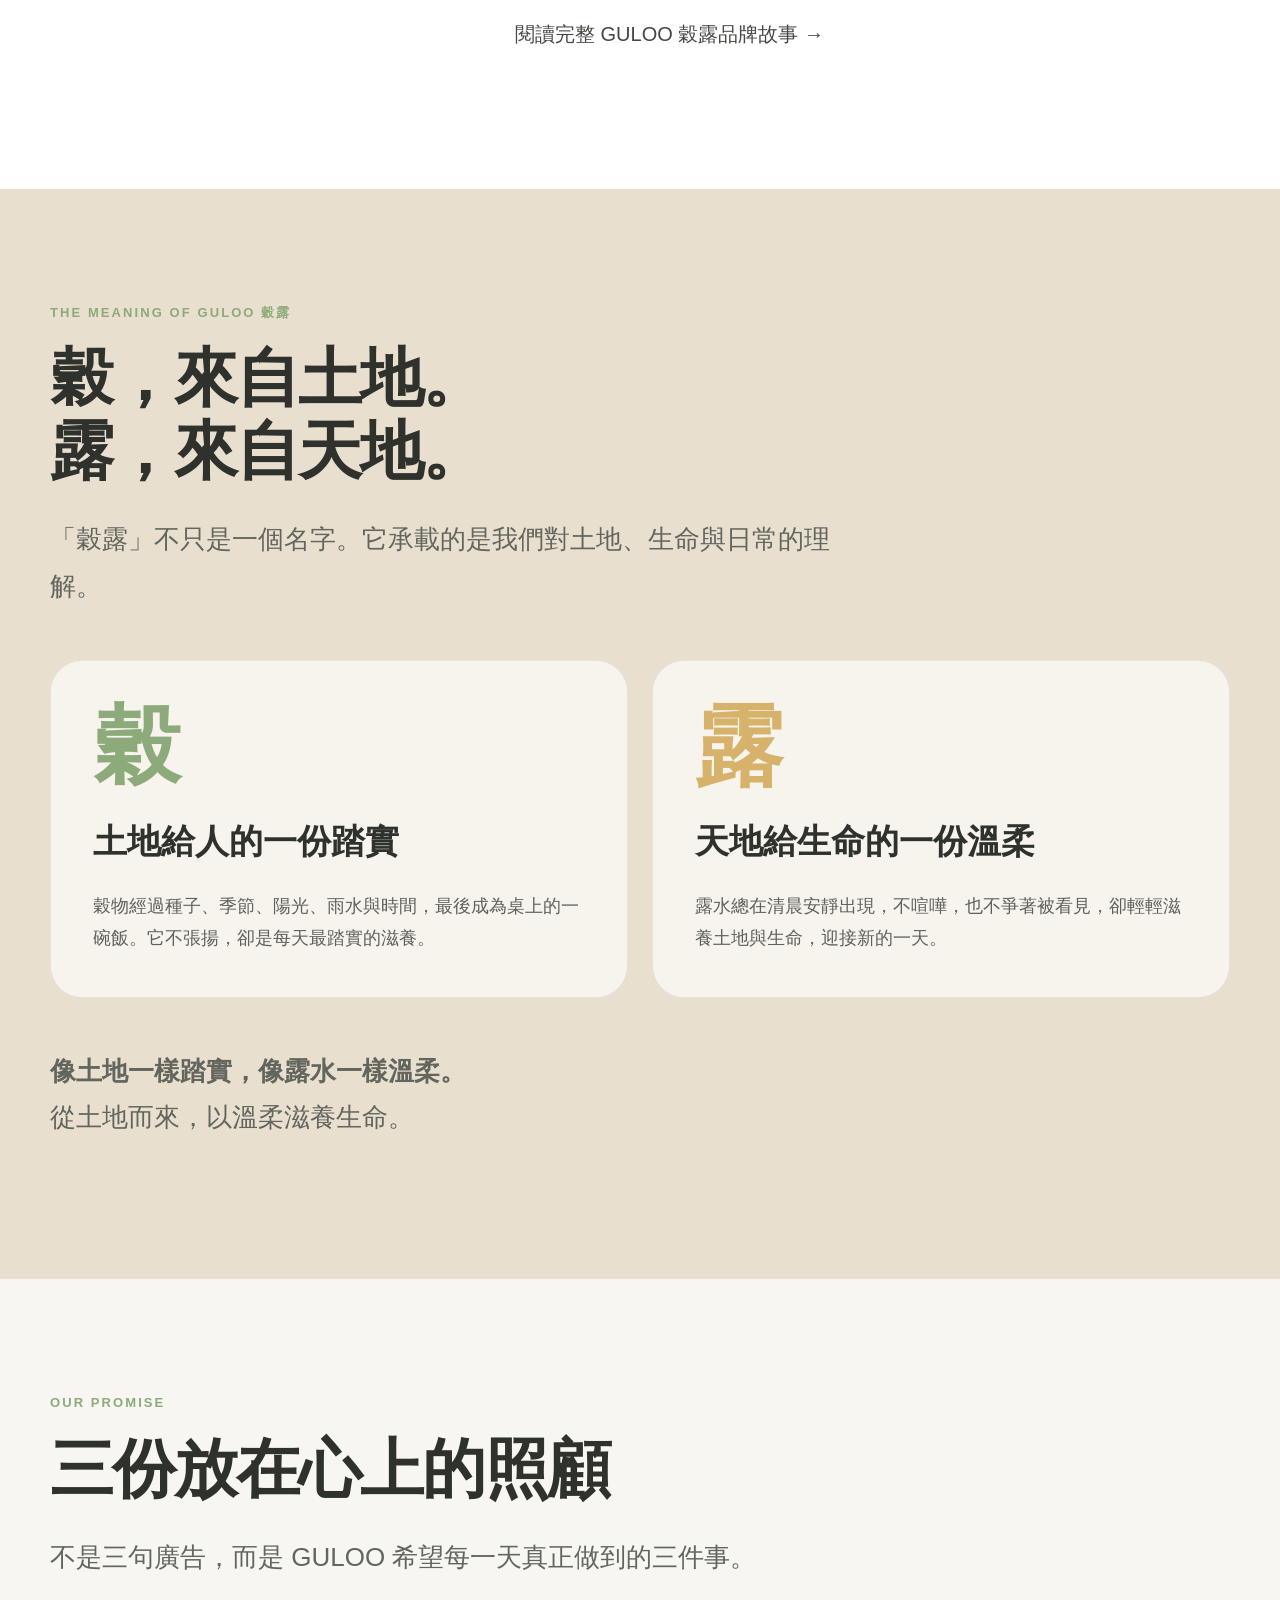
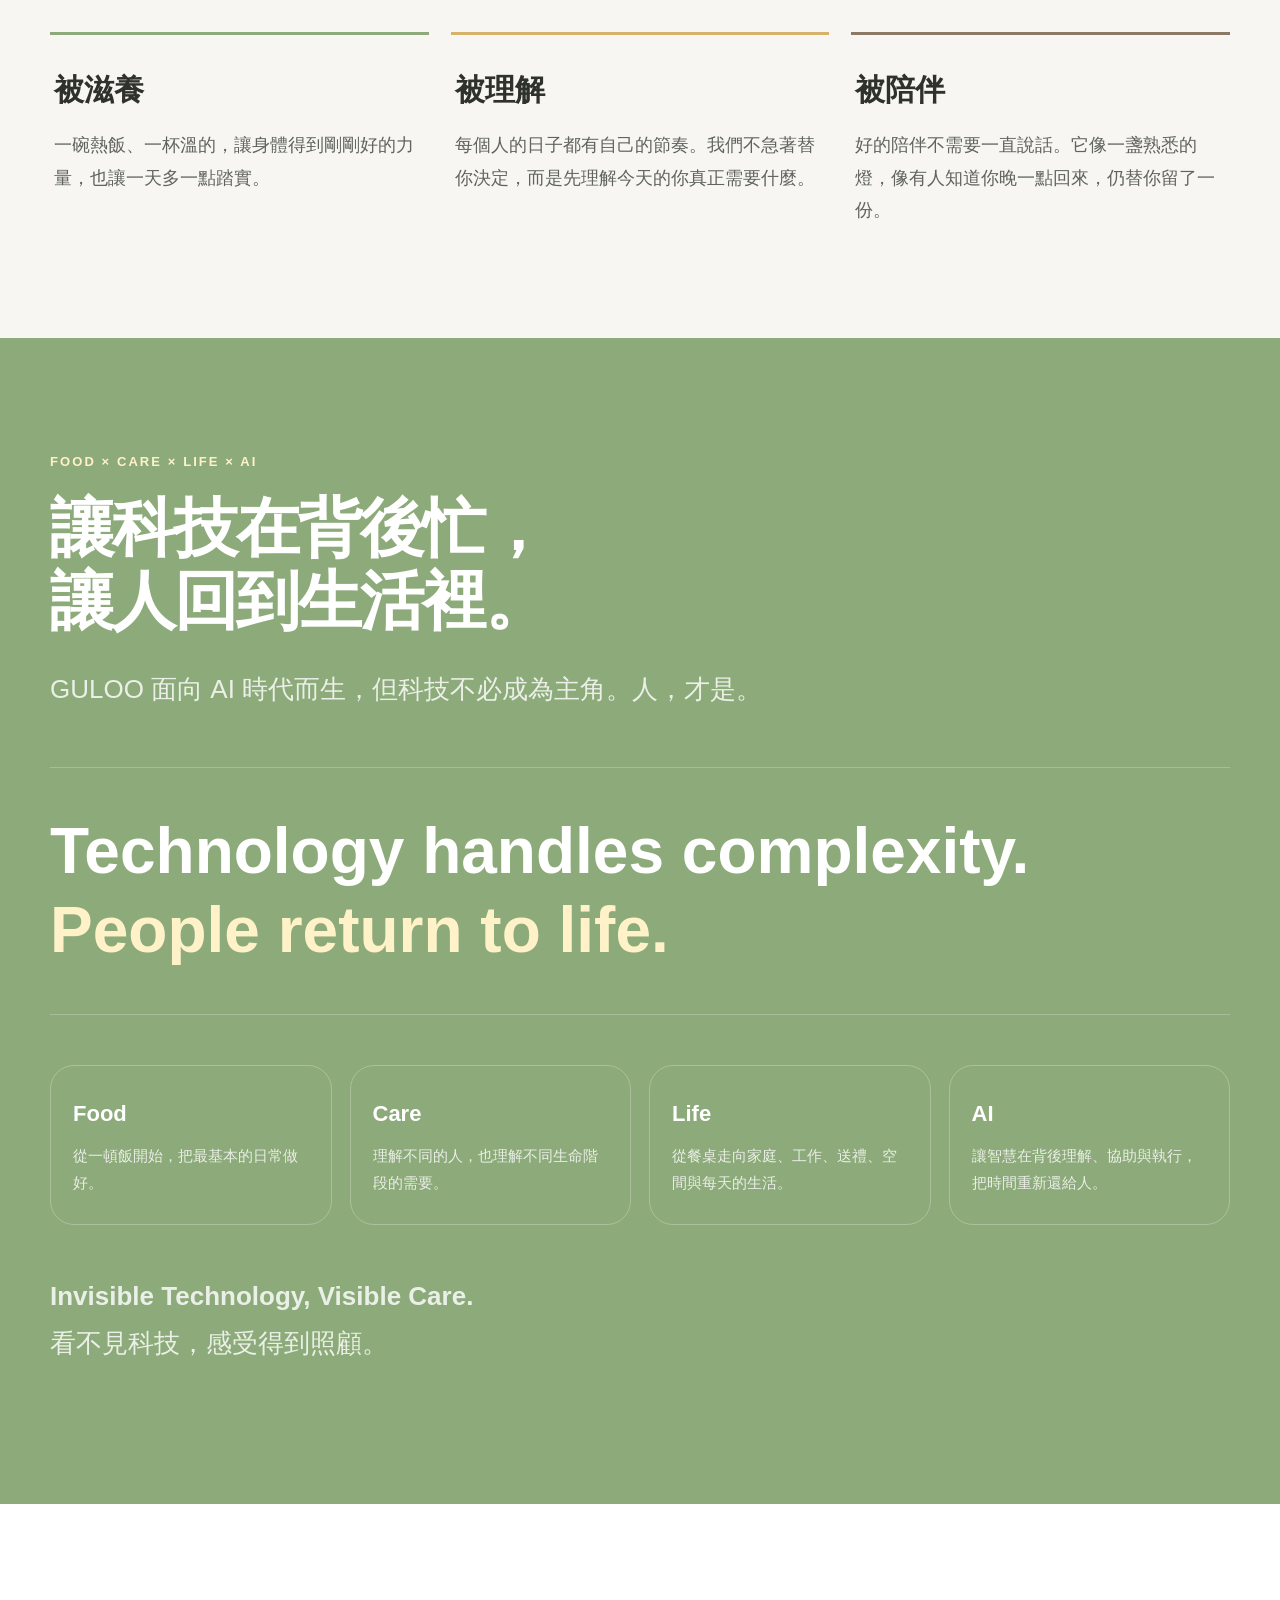
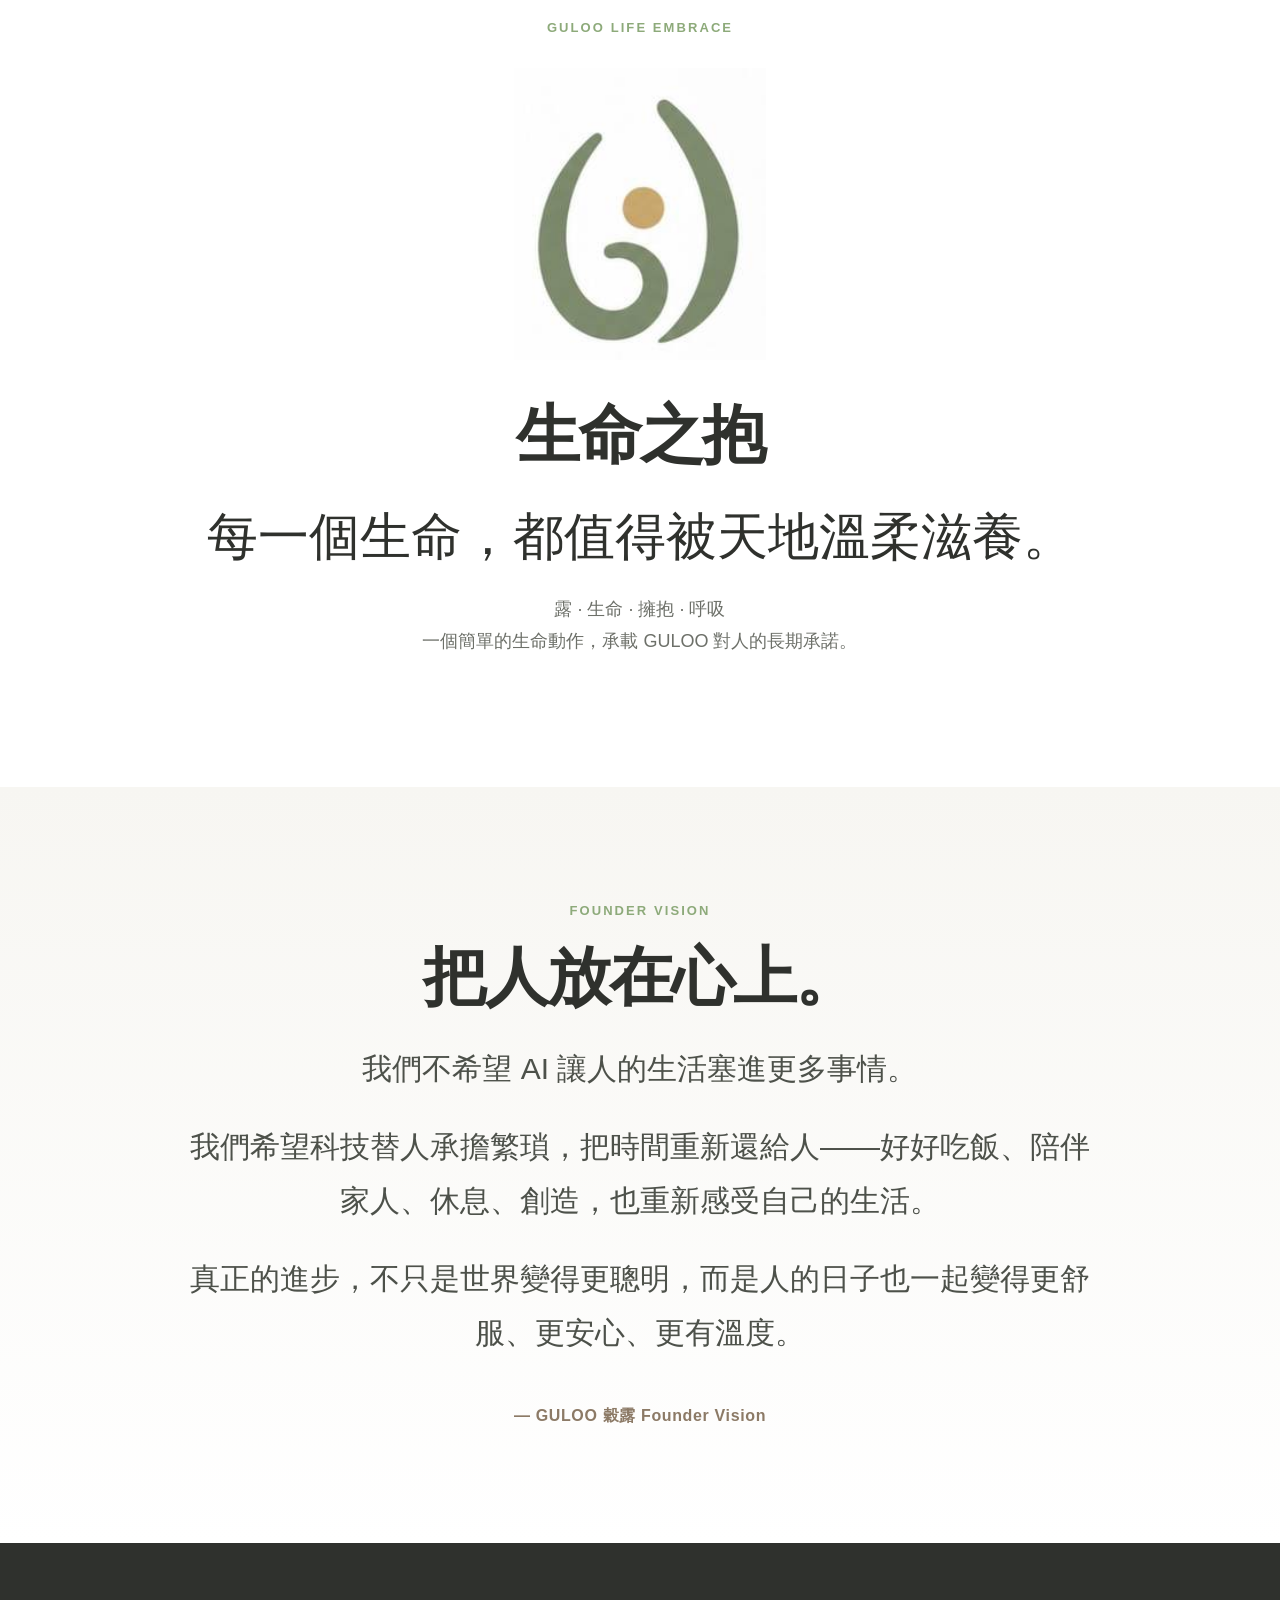
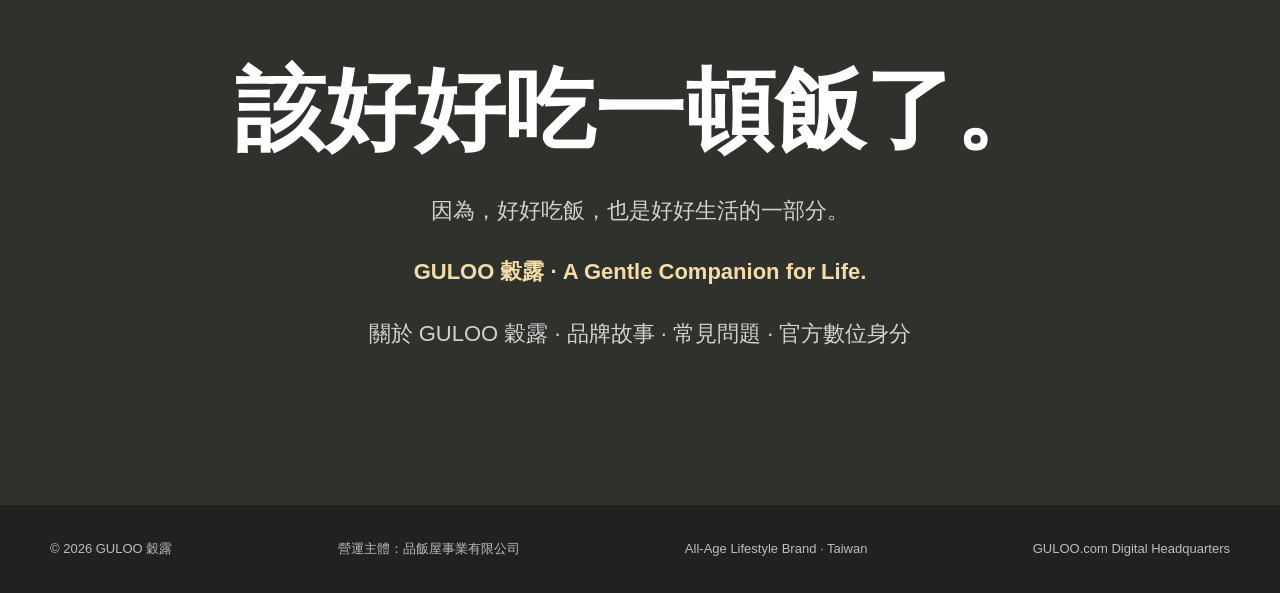
==== commit 4c571b03: "Use final approved GULOO master logo everywhere on homepage" ====
--- a/index.html
+++ b/index.html
@@ -1,31 +1 @@
-<!doctype html>
-<html lang="zh-Hant-TW">
-<head>
-<meta charset="utf-8">
-<meta name="viewport" content="width=device-width,initial-scale=1">
-<title>GULOO 穀露｜全齡生活品牌・A Gentle Companion for Life</title>
-<meta name="description" content="GULOO 穀露是一個以自然滋養、溫柔陪伴與智慧照護為核心的全齡生活品牌。由品飯屋事業有限公司營運，從 Food × Care × Life × AI 出發，陪伴每一段人生。">
-<meta name="robots" content="index,follow,max-image-preview:large,max-snippet:-1,max-video-preview:-1">
-<meta name="googlebot" content="index,follow,max-image-preview:large,max-snippet:-1,max-video-preview:-1">
-<meta name="theme-color" content="#F7F6F2">
-<link rel="canonical" href="https://guloo.com/">
-<link rel="icon" href="assets/favicon.svg?v=20260816-final" type="image/svg+xml">
-<link rel="stylesheet" href="assets/style.css">
-<meta property="og:type" content="website"><meta property="og:locale" content="zh_TW"><meta property="og:site_name" content="GULOO 穀露"><meta property="og:title" content="GULOO 穀露｜A Gentle Companion for Life"><meta property="og:description" content="從食物開始，陪伴的是生活。被滋養、被理解、被陪伴。"><meta property="og:url" content="https://guloo.com/"><meta property="og:image" content="https://guloo.com/assets/guloo-logo.svg?v=20260816-final"><meta name="twitter:card" content="summary">
-<script type="application/ld+json">{"@context":"https://schema.org","@graph":[{"@type":"Organization","@id":"https://guloo.com/#organization","name":"GULOO 穀露","alternateName":["GULOO","穀露"],"url":"https://guloo.com/","logo":{"@type":"ImageObject","url":"https://guloo.com/assets/guloo-logo.svg?v=20260816-final"},"description":"GULOO 穀露是一個以自然滋養、溫柔陪伴與智慧照護為核心的全齡生活品牌。從食物開始，卻不止於食物。","slogan":"A Gentle Companion for Life","brand":{"@type":"Brand","name":"GULOO 穀露"},"parentOrganization":{"@type":"Organization","name":"品飯屋事業有限公司"},"areaServed":"TW"},{"@type":"WebSite","@id":"https://guloo.com/#website","url":"https://guloo.com/","name":"GULOO 穀露","alternateName":"GULOO","inLanguage":"zh-Hant-TW","publisher":{"@id":"https://guloo.com/#organization"}},{"@type":"WebPage","@id":"https://guloo.com/#webpage","url":"https://guloo.com/","name":"GULOO 穀露｜全齡生活品牌","isPartOf":{"@id":"https://guloo.com/#website"},"about":{"@id":"https://guloo.com/#organization"},"inLanguage":"zh-Hant-TW"}]}</script>
-</head>
-<body>
-<nav aria-label="主要導覽"><div class="wrap nav-inner"><a class="brand-mini" href="#top" aria-label="GULOO 穀露首頁"><img src="assets/guloo-logo.svg?v=20260816-final" alt="GULOO 穀露 Life Embrace 生命之抱 Logo"></a><div class="nav-links"><a href="#story">初心</a><a href="#origin">穀露</a><a href="#promise">品牌承諾</a><a href="#technology">AI × Life</a><a href="#embrace">生命之抱</a><a href="brand-story.html">品牌故事</a><a href="faq.html">FAQ</a></div></div></nav>
-<main id="top">
-<section class="hero"><div class="wrap hero-grid"><div><div class="eyebrow">GULOO 穀露 · All-Age Lifestyle Brand</div><h1>從食物開始，<br><span class="soft">陪伴的是生活。</span></h1><p class="hero-lead">GULOO 穀露是一個以自然滋養、溫柔陪伴與智慧照護為核心的全齡生活品牌。</p><div class="hero-quote">該好好吃一頓飯了。</div></div><div class="hero-mark"><img src="assets/guloo-logo.svg?v=20260816-final" alt="GULOO 穀露封頂版 Logo，Life Embrace 生命之抱"><p>A Gentle Companion for Life.</p></div></div></section>
-<section class="story" id="story"><div class="wrap story-grid reveal"><div class="story-kicker"><div class="eyebrow">Our Beginning</div><strong>從一聲「咕嚕」開始</strong></div><div class="story-text"><p class="big">有些品牌，從一個市場機會開始。<br>而 GULOO，想從一個很小、很真實的聲音開始。</p><p><strong>咕嚕。</strong></p><p>那是肚子餓了的聲音，也是身體最誠實的提醒。它不說大道理，只是輕輕告訴我們：該停一下了，該好好吃一頓飯了，也別忘了，今天的自己一樣值得被好好照顧。</p><p>我們相信，一頓飯從來不只是把肚子填飽。它可以讓一個很趕的人慢下來一點，讓一個累了一天的人暖起來一點，讓一家人多說幾句話，也讓一個人吃飯的時候，依然願意好好對待自己。</p><p>所以 GULOO 從食物開始，卻不止於食物。我們真正想照顧的，是藏在一餐背後的<strong>人，和那個人的生活。</strong></p><p><a href="brand-story.html">閱讀完整 GULOO 穀露品牌故事 →</a></p></div></div></section>
-<section class="origin" id="origin"><div class="wrap reveal"><div class="eyebrow">The Meaning of GULOO 穀露</div><h2 class="section-title">穀，來自土地。<br>露，來自天地。</h2><p class="section-lead">「穀露」不只是一個名字。它承載的是我們對土地、生命與日常的理解。</p><div class="origin-grid"><article class="card"><div class="char">穀</div><h3>土地給人的一份踏實</h3><p>穀物經過種子、季節、陽光、雨水與時間，最後成為桌上的一碗飯。它不張揚，卻是每天最踏實的滋養。</p></article><article class="card"><div class="char">露</div><h3>天地給生命的一份溫柔</h3><p>露水總在清晨安靜出現，不喧嘩，也不爭著被看見，卻輕輕滋養土地與生命，迎接新的一天。</p></article></div><p class="section-lead" style="margin-top:50px"><strong>像土地一樣踏實，像露水一樣溫柔。</strong><br>從土地而來，以溫柔滋養生命。</p></div></section>
-<section id="promise"><div class="wrap reveal"><div class="eyebrow">Our Promise</div><h2 class="section-title">三份放在心上的照顧</h2><p class="section-lead">不是三句廣告，而是 GULOO 希望每一天真正做到的三件事。</p><div class="promise-grid"><div class="promise"><h3>被滋養</h3><p>一碗熱飯、一杯溫的，讓身體得到剛剛好的力量，也讓一天多一點踏實。</p></div><div class="promise"><h3>被理解</h3><p>每個人的日子都有自己的節奏。我們不急著替你決定，而是先理解今天的你真正需要什麼。</p></div><div class="promise"><h3>被陪伴</h3><p>好的陪伴不需要一直說話。它像一盞熟悉的燈，像有人知道你晚一點回來，仍替你留了一份。</p></div></div></div></section>
-<section class="tech" id="technology"><div class="wrap reveal"><div class="eyebrow" style="color:#fff2c9">Food × Care × Life × AI</div><h2 class="section-title">讓科技在背後忙，<br>讓人回到生活裡。</h2><p class="section-lead">GULOO 面向 AI 時代而生，但科技不必成為主角。人，才是。</p><div class="mantra">Technology handles complexity.<br><span>People return to life.</span></div><div class="tech-grid"><div class="tech-pill"><strong>Food</strong><p>從一頓飯開始，把最基本的日常做好。</p></div><div class="tech-pill"><strong>Care</strong><p>理解不同的人，也理解不同生命階段的需要。</p></div><div class="tech-pill"><strong>Life</strong><p>從餐桌走向家庭、工作、送禮、空間與每天的生活。</p></div><div class="tech-pill"><strong>AI</strong><p>讓智慧在背後理解、協助與執行，把時間重新還給人。</p></div></div><p class="section-lead" style="margin-top:48px"><strong>Invisible Technology, Visible Care.</strong><br>看不見科技，感受得到照顧。</p></div></section>
-<section class="embrace" id="embrace"><div class="wrap reveal"><div class="eyebrow">GULOO Life Embrace</div><img class="symbol-big" src="assets/favicon.svg?v=20260816-final" alt="GULOO Life Embrace 生命之抱品牌符號"><h2 class="section-title">生命之抱</h2><p class="core">每一個生命，都值得被天地溫柔滋養。</p><p class="small">露 · 生命 · 擁抱 · 呼吸<br>一個簡單的生命動作，承載 GULOO 對人的長期承諾。</p></div></section>
-<section class="founder"><div class="wrap founder-box reveal"><div class="eyebrow">Founder Vision</div><h2 class="section-title">把人放在心上。</h2><p>我們不希望 AI 讓人的生活塞進更多事情。</p><p>我們希望科技替人承擔繁瑣，把時間重新還給人——好好吃飯、陪伴家人、休息、創造，也重新感受自己的生活。</p><p>真正的進步，不只是世界變得更聰明，而是人的日子也一起變得更舒服、更安心、更有溫度。</p><div class="signature">— GULOO 穀露 Founder Vision</div></div></section>
-<section class="final"><div class="wrap reveal"><h2>該好好吃一頓飯了。</h2><p>因為，好好吃飯，也是好好生活的一部分。</p><p class="tagline">GULOO 穀露 · A Gentle Companion for Life.</p><p><a href="about.html">關於 GULOO 穀露</a> · <a href="brand-story.html">品牌故事</a> · <a href="faq.html">常見問題</a> · <a href="digital-identity.html">官方數位身分</a></p></div></section>
-</main>
-<footer><div class="wrap footer-inner"><span>© 2026 GULOO 穀露</span><span>營運主體：品飯屋事業有限公司</span><span>All-Age Lifestyle Brand · Taiwan</span><span>GULOO.com Digital Headquarters</span></div></footer>
-<script src="assets/main.js"></script>
-</body></html>+<!doctype html><html lang="zh-Hant-TW"><head><meta charset="utf-8"><meta name="viewport" content="width=device-width,initial-scale=1"><title>GULOO 穀露｜全齡生活品牌・A Gentle Companion for Life</title><meta name="description" content="GULOO 穀露是一個以自然滋養、溫柔陪伴與智慧照護為核心的全齡生活品牌。由品飯屋事業有限公司營運，從 Food × Care × Life × AI 出發，陪伴每一段人生。"><meta name="robots" content="index,follow,max-image-preview:large,max-snippet:-1,max-video-preview:-1"><meta name="googlebot" content="index,follow,max-image-preview:large,max-snippet:-1,max-video-preview:-1"><meta name="theme-color" content="#F7F6F2"><link rel="canonical" href="https://guloo.com/"><link rel="icon" href="assets/favicon.svg?v=20260816-master" type="image/svg+xml"><link rel="stylesheet" href="assets/style.css"><meta property="og:type" content="website"><meta property="og:locale" content="zh_TW"><meta property="og:site_name" content="GULOO 穀露"><meta property="og:title" content="GULOO 穀露｜A Gentle Companion for Life"><meta property="og:description" content="從食物開始，陪伴的是生活。被滋養、被理解、被陪伴。"><meta property="og:url" content="https://guloo.com/"><meta property="og:image" content="https://guloo.com/assets/guloo-logo.svg?v=20260816-master"><meta name="twitter:card" content="summary"><script type="application/ld+json">{"@context":"https://schema.org","@graph":[{"@type":"Organization","@id":"https://guloo.com/#organization","name":"GULOO 穀露","alternateName":["GULOO","穀露"],"url":"https://guloo.com/","logo":{"@type":"ImageObject","url":"https://guloo.com/assets/guloo-logo.svg?v=20260816-master"},"description":"GULOO 穀露是一個以自然滋養、溫柔陪伴與智慧照護為核心的全齡生活品牌。從食物開始，卻不止於食物。","slogan":"A Gentle Companion for Life","brand":{"@type":"Brand","name":"GULOO 穀露"},"parentOrganization":{"@type":"Organization","name":"品飯屋事業有限公司"},"areaServed":"TW"},{"@type":"WebSite","@id":"https://guloo.com/#website","url":"https://guloo.com/","name":"GULOO 穀露","alternateName":"GULOO","inLanguage":"zh-Hant-TW","publisher":{"@id":"https://guloo.com/#organization"}},{"@type":"WebPage","@id":"https://guloo.com/#webpage","url":"https://guloo.com/","name":"GULOO 穀露｜全齡生活品牌","isPartOf":{"@id":"https://guloo.com/#website"},"about":{"@id":"https://guloo.com/#organization"},"inLanguage":"zh-Hant-TW"}]}</script></head><body><nav aria-label="主要導覽"><div class="wrap nav-inner"><a class="brand-mini" href="#top" aria-label="GULOO 穀露首頁"><img src="assets/guloo-logo.svg?v=20260816-master" alt="GULOO 穀露封頂標準版 Logo"></a><div class="nav-links"><a href="#story">初心</a><a href="#origin">穀露</a><a href="#promise">品牌承諾</a><a href="#technology">AI × Life</a><a href="#embrace">生命之抱</a><a href="brand-story.html">品牌故事</a><a href="faq.html">FAQ</a></div></div></nav><main id="top"><section class="hero"><div class="wrap hero-grid"><div><div class="eyebrow">GULOO 穀露 · All-Age Lifestyle Brand</div><h1>從食物開始，<br><span class="soft">陪伴的是生活。</span></h1><p class="hero-lead">GULOO 穀露是一個以自然滋養、溫柔陪伴與智慧照護為核心的全齡生活品牌。</p><div class="hero-quote">該好好吃一頓飯了。</div></div><div class="hero-mark"><img src="assets/guloo-logo.svg?v=20260816-master" alt="GULOO 穀露封頂標準版 Logo"><p>A Gentle Companion for Life.</p></div></div></section><section class="story" id="story"><div class="wrap story-grid reveal"><div class="story-kicker"><div class="eyebrow">Our Beginning</div><strong>從一聲「咕嚕」開始</strong></div><div class="story-text"><p class="big">有些品牌，從一個市場機會開始。<br>而 GULOO，想從一個很小、很真實的聲音開始。</p><p><strong>咕嚕。</strong></p><p>那是肚子餓了的聲音，也是身體最誠實的提醒。它不說大道理，只是輕輕告訴我們：該停一下了，該好好吃一頓飯了，也別忘了，今天的自己一樣值得被好好照顧。</p><p>我們相信，一頓飯從來不只是把肚子填飽。它可以讓一個很趕的人慢下來一點，讓一個累了一天的人暖起來一點，讓一家人多說幾句話，也讓一個人吃飯的時候，依然願意好好對待自己。</p><p>所以 GULOO 從食物開始，卻不止於食物。我們真正想照顧的，是藏在一餐背後的<strong>人，和那個人的生活。</strong></p><p><a href="brand-story.html">閱讀完整 GULOO 穀露品牌故事 →</a></p></div></div></section><section class="origin" id="origin"><div class="wrap reveal"><div class="eyebrow">The Meaning of GULOO 穀露</div><h2 class="section-title">穀，來自土地。<br>露，來自天地。</h2><p class="section-lead">「穀露」不只是一個名字。它承載的是我們對土地、生命與日常的理解。</p><div class="origin-grid"><article class="card"><div class="char">穀</div><h3>土地給人的一份踏實</h3><p>穀物經過種子、季節、陽光、雨水與時間，最後成為桌上的一碗飯。它不張揚，卻是每天最踏實的滋養。</p></article><article class="card"><div class="char">露</div><h3>天地給生命的一份溫柔</h3><p>露水總在清晨安靜出現，不喧嘩，也不爭著被看見，卻輕輕滋養土地與生命，迎接新的一天。</p></article></div><p class="section-lead" style="margin-top:50px"><strong>像土地一樣踏實，像露水一樣溫柔。</strong><br>從土地而來，以溫柔滋養生命。</p></div></section><section id="promise"><div class="wrap reveal"><div class="eyebrow">Our Promise</div><h2 class="section-title">三份放在心上的照顧</h2><p class="section-lead">不是三句廣告，而是 GULOO 希望每一天真正做到的三件事。</p><div class="promise-grid"><div class="promise"><h3>被滋養</h3><p>一碗熱飯、一杯溫的，讓身體得到剛剛好的力量，也讓一天多一點踏實。</p></div><div class="promise"><h3>被理解</h3><p>每個人的日子都有自己的節奏。我們不急著替你決定，而是先理解今天的你真正需要什麼。</p></div><div class="promise"><h3>被陪伴</h3><p>好的陪伴不需要一直說話。它像一盞熟悉的燈，像有人知道你晚一點回來，仍替你留了一份。</p></div></div></div></section><section class="tech" id="technology"><div class="wrap reveal"><div class="eyebrow" style="color:#fff2c9">Food × Care × Life × AI</div><h2 class="section-title">讓科技在背後忙，<br>讓人回到生活裡。</h2><p class="section-lead">GULOO 面向 AI 時代而生，但科技不必成為主角。人，才是。</p><div class="mantra">Technology handles complexity.<br><span>People return to life.</span></div><div class="tech-grid"><div class="tech-pill"><strong>Food</strong><p>從一頓飯開始，把最基本的日常做好。</p></div><div class="tech-pill"><strong>Care</strong><p>理解不同的人，也理解不同生命階段的需要。</p></div><div class="tech-pill"><strong>Life</strong><p>從餐桌走向家庭、工作、送禮、空間與每天的生活。</p></div><div class="tech-pill"><strong>AI</strong><p>讓智慧在背後理解、協助與執行，把時間重新還給人。</p></div></div><p class="section-lead" style="margin-top:48px"><strong>Invisible Technology, Visible Care.</strong><br>看不見科技，感受得到照顧。</p></div></section><section class="embrace" id="embrace"><div class="wrap reveal"><div class="eyebrow">GULOO Life Embrace</div><img class="symbol-big" src="assets/guloo-logo.svg?v=20260816-master" alt="GULOO 穀露封頂標準版 Logo"><h2 class="section-title">生命之抱</h2><p class="core">每一個生命，都值得被天地溫柔滋養。</p><p class="small">露 · 生命 · 擁抱 · 呼吸<br>一個簡單的生命動作，承載 GULOO 對人的長期承諾。</p></div></section><section class="founder"><div class="wrap founder-box reveal"><div class="eyebrow">Founder Vision</div><h2 class="section-title">把人放在心上。</h2><p>我們不希望 AI 讓人的生活塞進更多事情。</p><p>我們希望科技替人承擔繁瑣，把時間重新還給人——好好吃飯、陪伴家人、休息、創造，也重新感受自己的生活。</p><p>真正的進步，不只是世界變得更聰明，而是人的日子也一起變得更舒服、更安心、更有溫度。</p><div class="signature">— GULOO 穀露 Founder Vision</div></div></section><section class="final"><div class="wrap reveal"><h2>該好好吃一頓飯了。</h2><p>因為，好好吃飯，也是好好生活的一部分。</p><p class="tagline">GULOO 穀露 · A Gentle Companion for Life.</p><p><a href="about.html">關於 GULOO 穀露</a> · <a href="brand-story.html">品牌故事</a> · <a href="faq.html">常見問題</a> · <a href="digital-identity.html">官方數位身分</a></p></div></section></main><footer><div class="wrap footer-inner"><span>© 2026 GULOO 穀露</span><span>營運主體：品飯屋事業有限公司</span><span>All-Age Lifestyle Brand · Taiwan</span><span>GULOO.com Digital Headquarters</span></div></footer><script src="assets/main.js"></script></body></html>
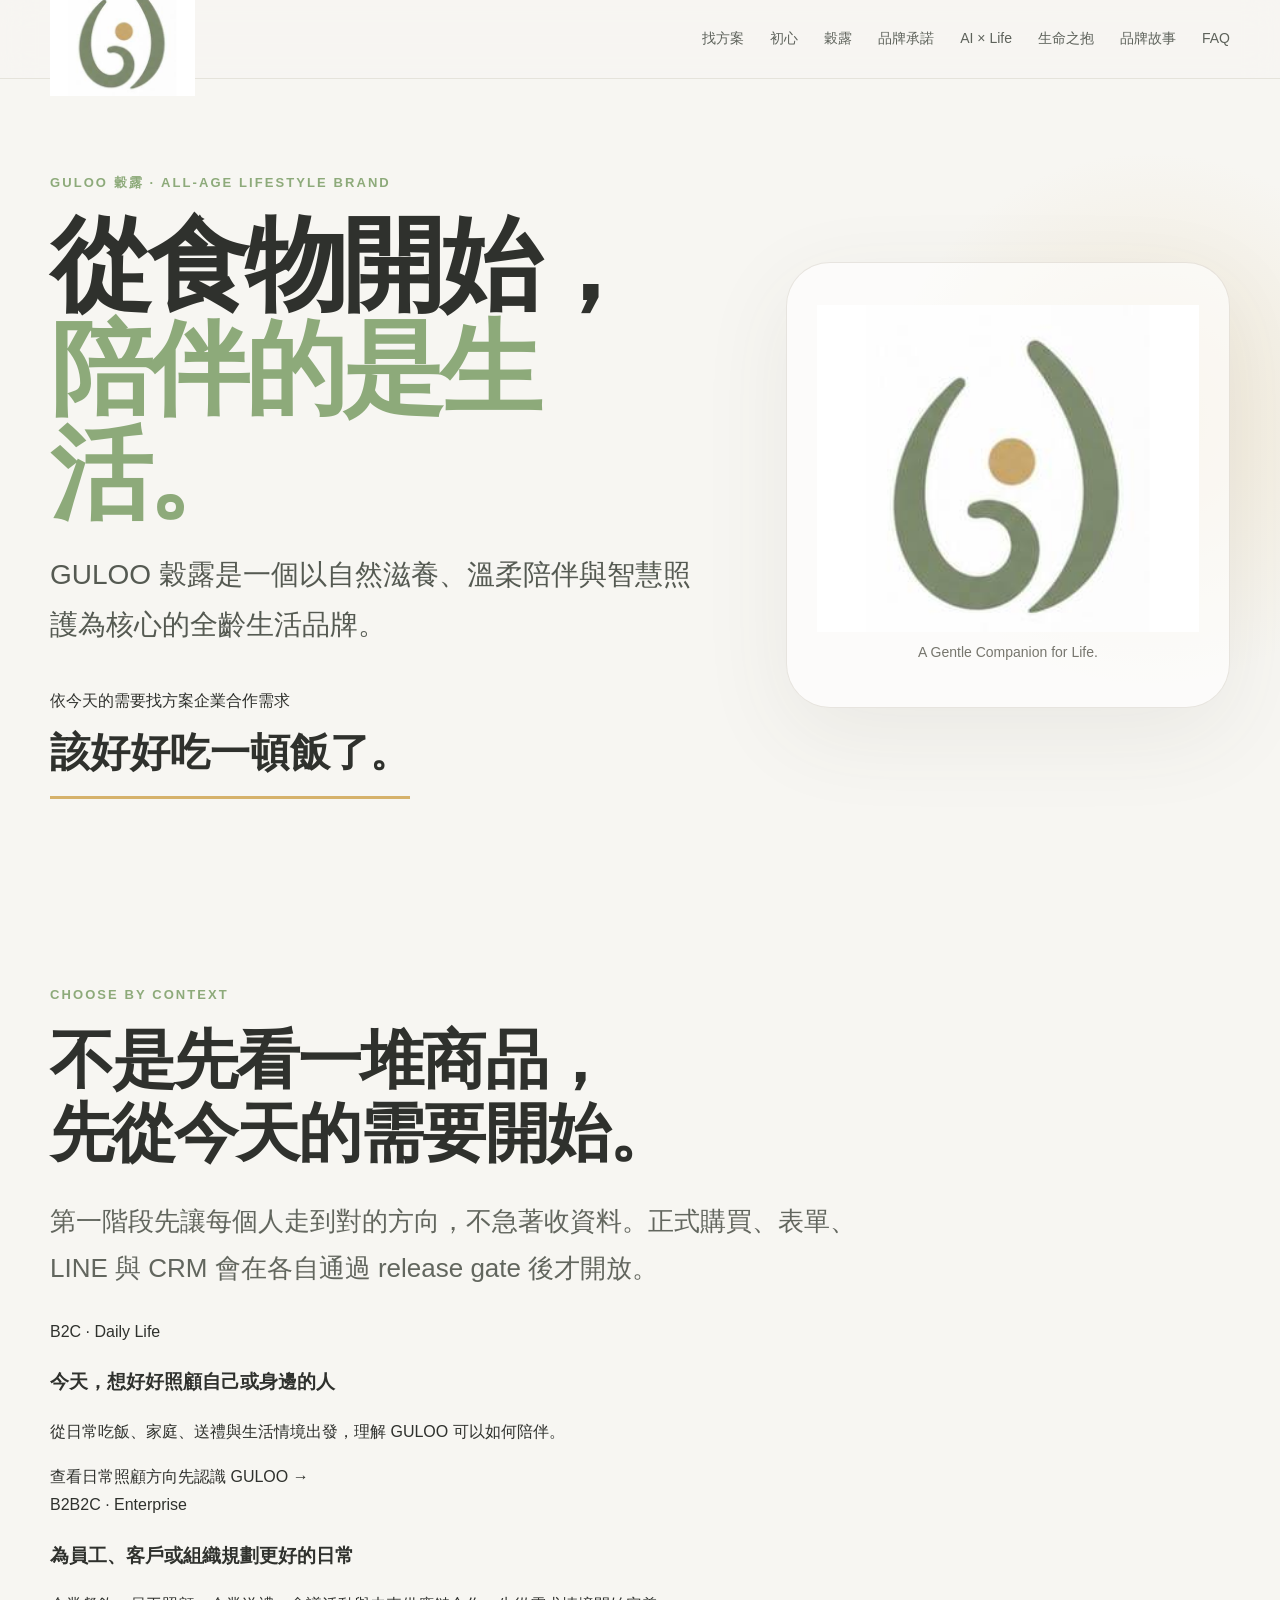
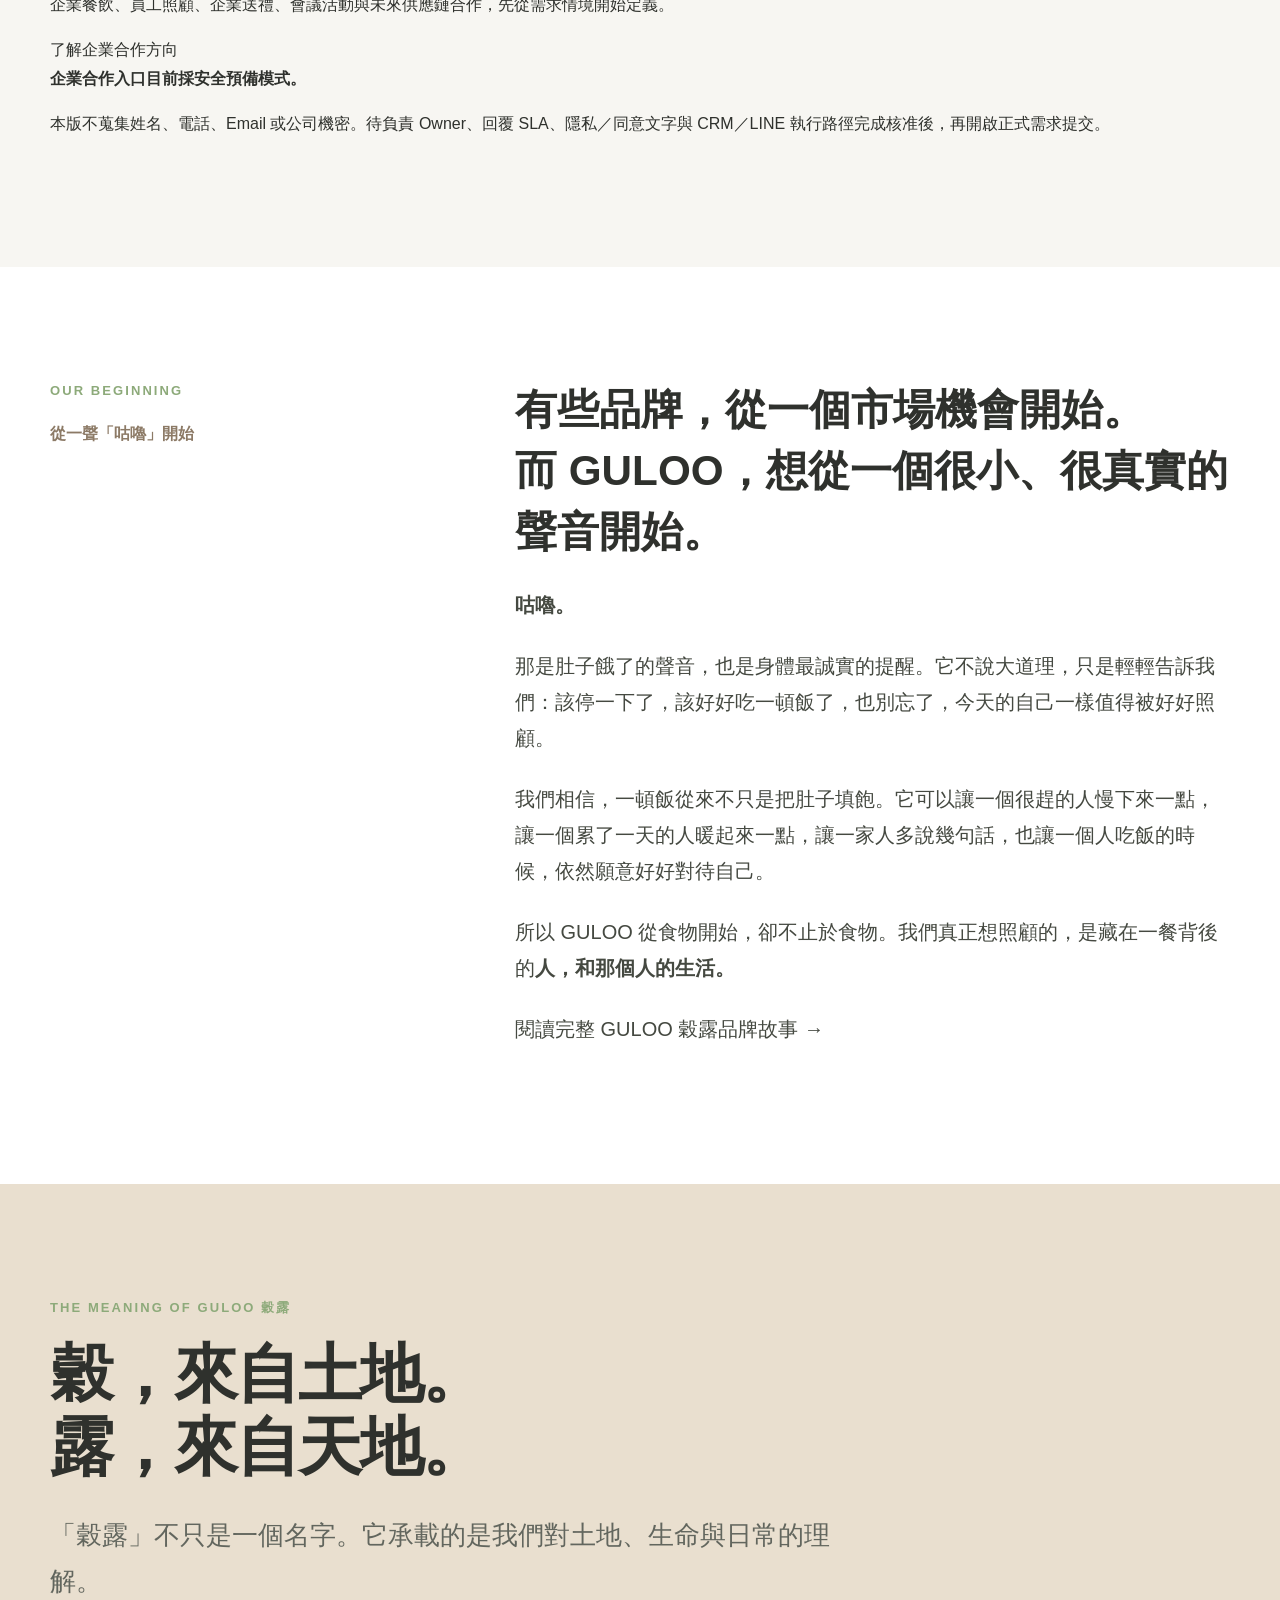
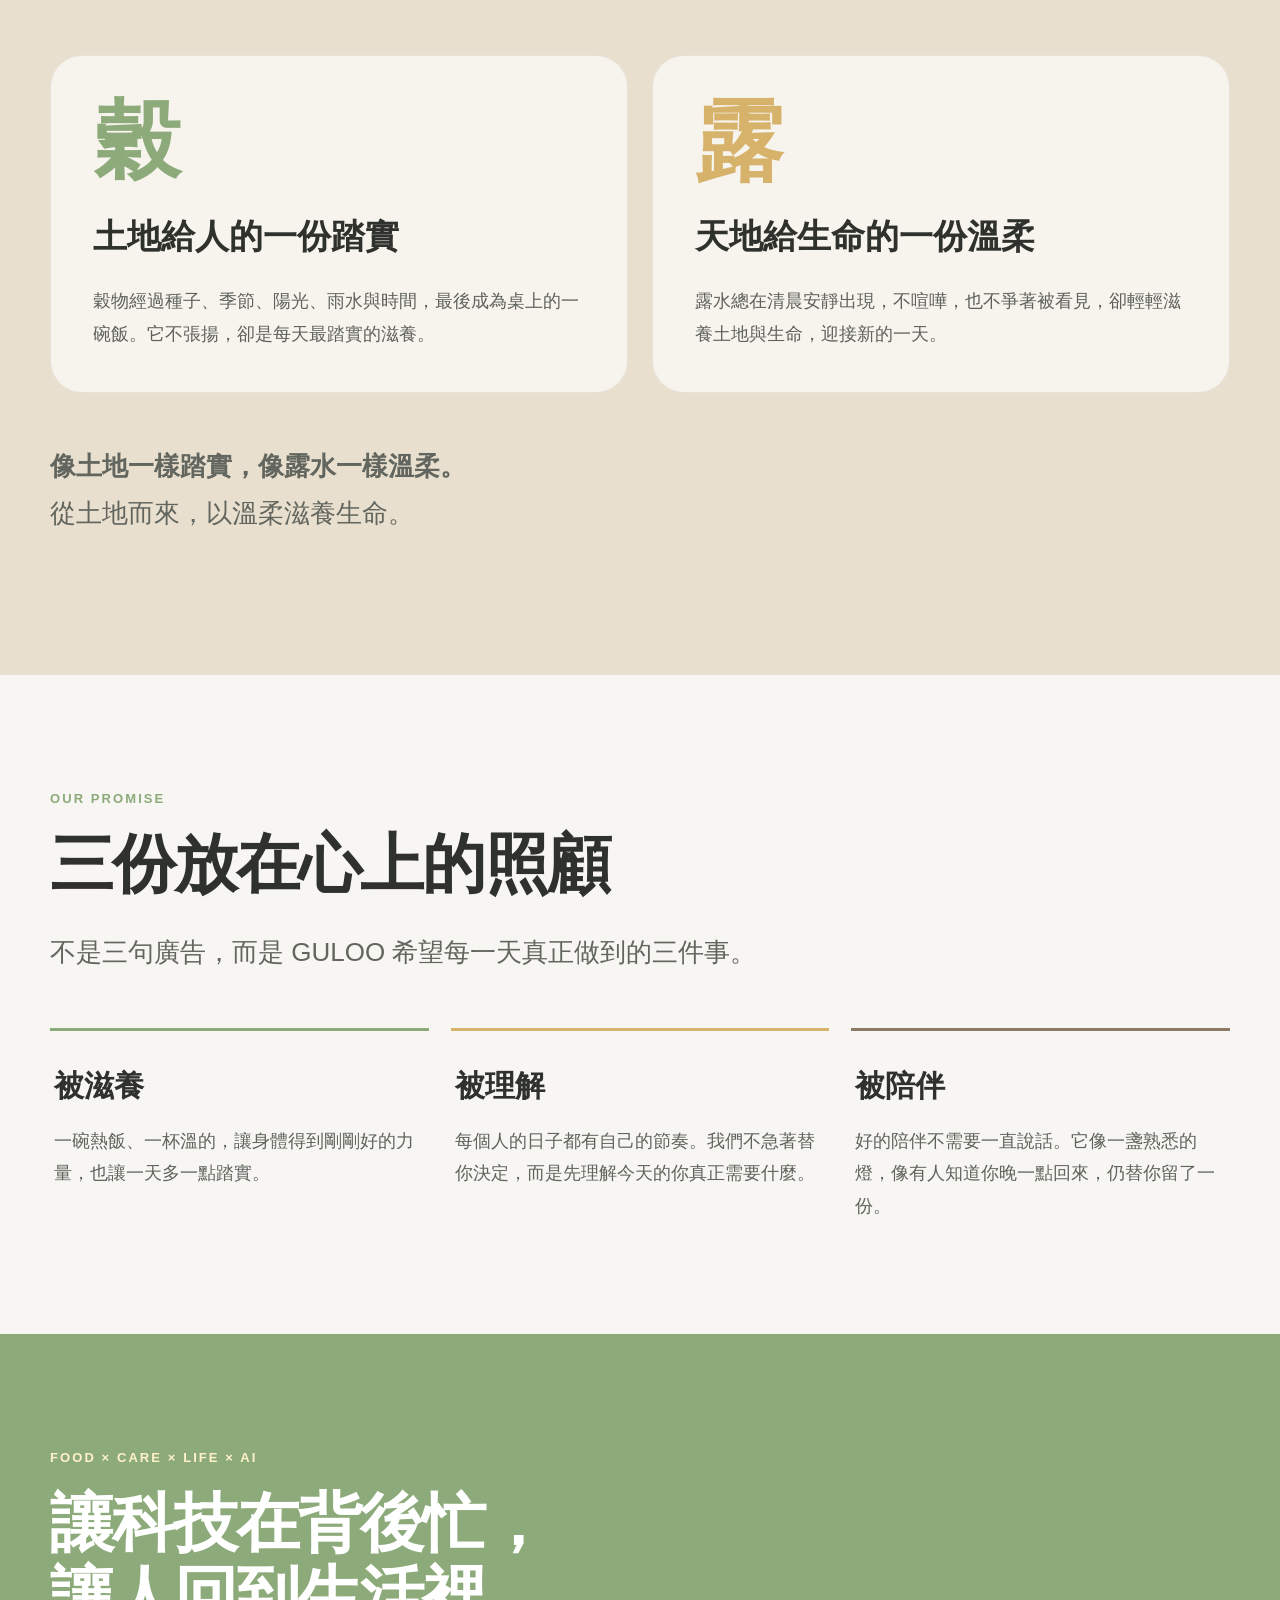
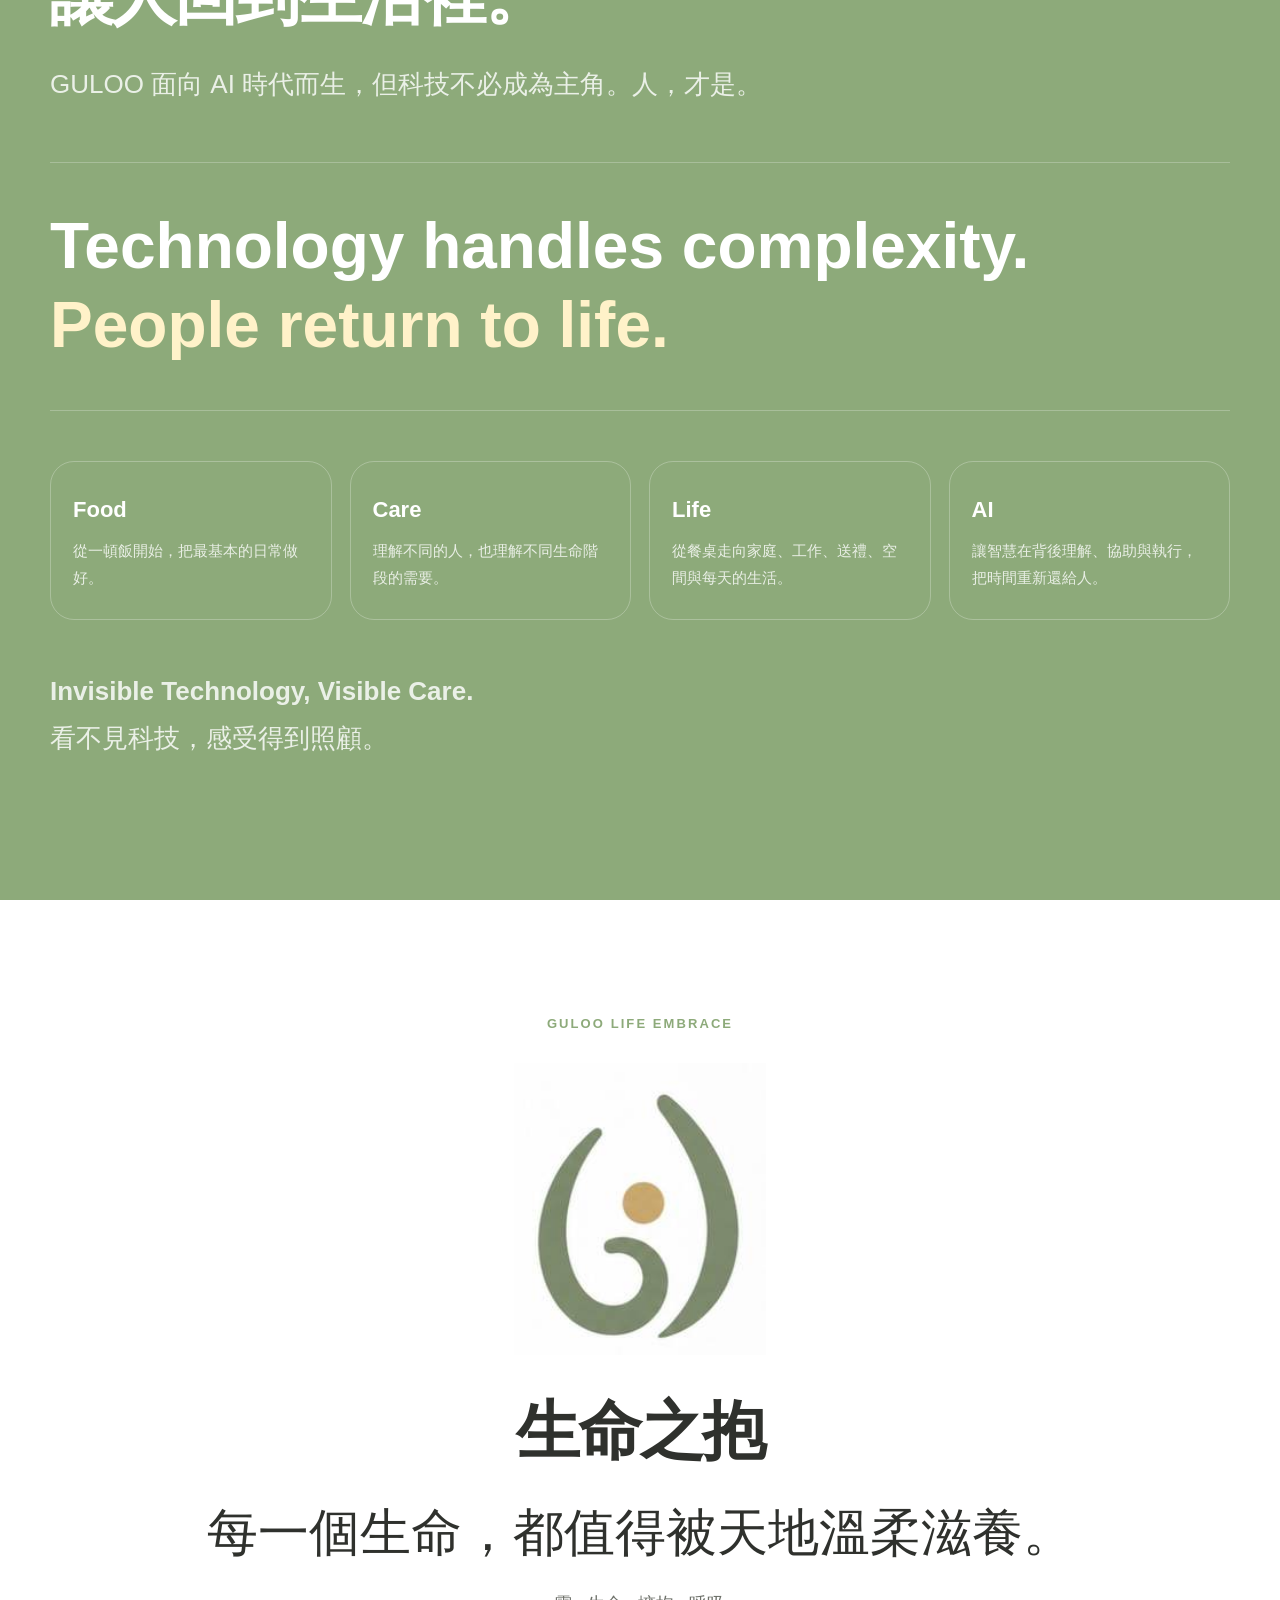
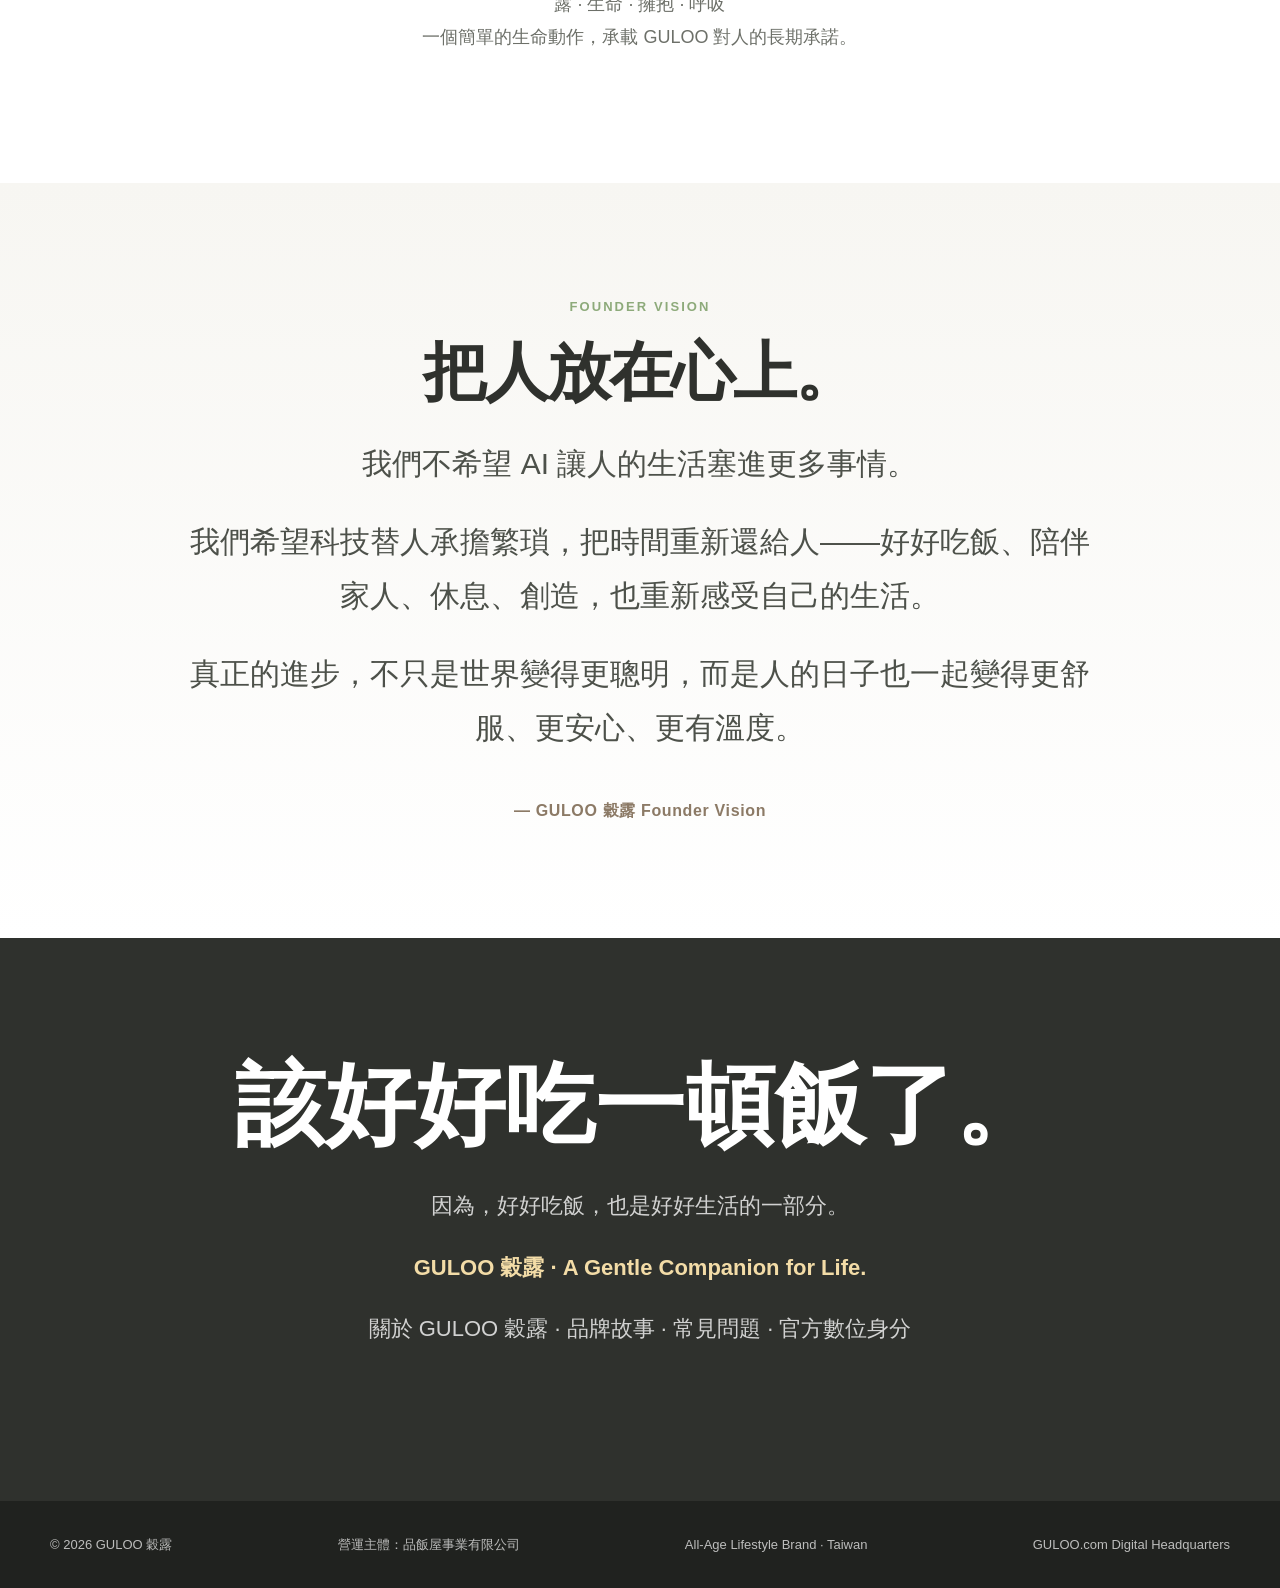
==== commit 3aff905c: "Implement BF-003 conversion journey MVP" ====
--- a/index.html
+++ b/index.html
@@ -1 +1 @@
-<!doctype html><html lang="zh-Hant-TW"><head><meta charset="utf-8"><meta name="viewport" content="width=device-width,initial-scale=1"><title>GULOO 穀露｜全齡生活品牌・A Gentle Companion for Life</title><meta name="description" content="GULOO 穀露是一個以自然滋養、溫柔陪伴與智慧照護為核心的全齡生活品牌。由品飯屋事業有限公司營運，從 Food × Care × Life × AI 出發，陪伴每一段人生。"><meta name="robots" content="index,follow,max-image-preview:large,max-snippet:-1,max-video-preview:-1"><meta name="googlebot" content="index,follow,max-image-preview:large,max-snippet:-1,max-video-preview:-1"><meta name="theme-color" content="#F7F6F2"><link rel="canonical" href="https://guloo.com/"><link rel="icon" href="assets/favicon.svg?v=20260816-master" type="image/svg+xml"><link rel="stylesheet" href="assets/style.css"><meta property="og:type" content="website"><meta property="og:locale" content="zh_TW"><meta property="og:site_name" content="GULOO 穀露"><meta property="og:title" content="GULOO 穀露｜A Gentle Companion for Life"><meta property="og:description" content="從食物開始，陪伴的是生活。被滋養、被理解、被陪伴。"><meta property="og:url" content="https://guloo.com/"><meta property="og:image" content="https://guloo.com/assets/guloo-logo.svg?v=20260816-master"><meta name="twitter:card" content="summary"><script type="application/ld+json">{"@context":"https://schema.org","@graph":[{"@type":"Organization","@id":"https://guloo.com/#organization","name":"GULOO 穀露","alternateName":["GULOO","穀露"],"url":"https://guloo.com/","logo":{"@type":"ImageObject","url":"https://guloo.com/assets/guloo-logo.svg?v=20260816-master"},"description":"GULOO 穀露是一個以自然滋養、溫柔陪伴與智慧照護為核心的全齡生活品牌。從食物開始，卻不止於食物。","slogan":"A Gentle Companion for Life","brand":{"@type":"Brand","name":"GULOO 穀露"},"parentOrganization":{"@type":"Organization","name":"品飯屋事業有限公司"},"areaServed":"TW"},{"@type":"WebSite","@id":"https://guloo.com/#website","url":"https://guloo.com/","name":"GULOO 穀露","alternateName":"GULOO","inLanguage":"zh-Hant-TW","publisher":{"@id":"https://guloo.com/#organization"}},{"@type":"WebPage","@id":"https://guloo.com/#webpage","url":"https://guloo.com/","name":"GULOO 穀露｜全齡生活品牌","isPartOf":{"@id":"https://guloo.com/#website"},"about":{"@id":"https://guloo.com/#organization"},"inLanguage":"zh-Hant-TW"}]}</script></head><body><nav aria-label="主要導覽"><div class="wrap nav-inner"><a class="brand-mini" href="#top" aria-label="GULOO 穀露首頁"><img src="assets/guloo-logo.svg?v=20260816-master" alt="GULOO 穀露封頂標準版 Logo"></a><div class="nav-links"><a href="#story">初心</a><a href="#origin">穀露</a><a href="#promise">品牌承諾</a><a href="#technology">AI × Life</a><a href="#embrace">生命之抱</a><a href="brand-story.html">品牌故事</a><a href="faq.html">FAQ</a></div></div></nav><main id="top"><section class="hero"><div class="wrap hero-grid"><div><div class="eyebrow">GULOO 穀露 · All-Age Lifestyle Brand</div><h1>從食物開始，<br><span class="soft">陪伴的是生活。</span></h1><p class="hero-lead">GULOO 穀露是一個以自然滋養、溫柔陪伴與智慧照護為核心的全齡生活品牌。</p><div class="hero-quote">該好好吃一頓飯了。</div></div><div class="hero-mark"><img src="assets/guloo-logo.svg?v=20260816-master" alt="GULOO 穀露封頂標準版 Logo"><p>A Gentle Companion for Life.</p></div></div></section><section class="story" id="story"><div class="wrap story-grid reveal"><div class="story-kicker"><div class="eyebrow">Our Beginning</div><strong>從一聲「咕嚕」開始</strong></div><div class="story-text"><p class="big">有些品牌，從一個市場機會開始。<br>而 GULOO，想從一個很小、很真實的聲音開始。</p><p><strong>咕嚕。</strong></p><p>那是肚子餓了的聲音，也是身體最誠實的提醒。它不說大道理，只是輕輕告訴我們：該停一下了，該好好吃一頓飯了，也別忘了，今天的自己一樣值得被好好照顧。</p><p>我們相信，一頓飯從來不只是把肚子填飽。它可以讓一個很趕的人慢下來一點，讓一個累了一天的人暖起來一點，讓一家人多說幾句話，也讓一個人吃飯的時候，依然願意好好對待自己。</p><p>所以 GULOO 從食物開始，卻不止於食物。我們真正想照顧的，是藏在一餐背後的<strong>人，和那個人的生活。</strong></p><p><a href="brand-story.html">閱讀完整 GULOO 穀露品牌故事 →</a></p></div></div></section><section class="origin" id="origin"><div class="wrap reveal"><div class="eyebrow">The Meaning of GULOO 穀露</div><h2 class="section-title">穀，來自土地。<br>露，來自天地。</h2><p class="section-lead">「穀露」不只是一個名字。它承載的是我們對土地、生命與日常的理解。</p><div class="origin-grid"><article class="card"><div class="char">穀</div><h3>土地給人的一份踏實</h3><p>穀物經過種子、季節、陽光、雨水與時間，最後成為桌上的一碗飯。它不張揚，卻是每天最踏實的滋養。</p></article><article class="card"><div class="char">露</div><h3>天地給生命的一份溫柔</h3><p>露水總在清晨安靜出現，不喧嘩，也不爭著被看見，卻輕輕滋養土地與生命，迎接新的一天。</p></article></div><p class="section-lead" style="margin-top:50px"><strong>像土地一樣踏實，像露水一樣溫柔。</strong><br>從土地而來，以溫柔滋養生命。</p></div></section><section id="promise"><div class="wrap reveal"><div class="eyebrow">Our Promise</div><h2 class="section-title">三份放在心上的照顧</h2><p class="section-lead">不是三句廣告，而是 GULOO 希望每一天真正做到的三件事。</p><div class="promise-grid"><div class="promise"><h3>被滋養</h3><p>一碗熱飯、一杯溫的，讓身體得到剛剛好的力量，也讓一天多一點踏實。</p></div><div class="promise"><h3>被理解</h3><p>每個人的日子都有自己的節奏。我們不急著替你決定，而是先理解今天的你真正需要什麼。</p></div><div class="promise"><h3>被陪伴</h3><p>好的陪伴不需要一直說話。它像一盞熟悉的燈，像有人知道你晚一點回來，仍替你留了一份。</p></div></div></div></section><section class="tech" id="technology"><div class="wrap reveal"><div class="eyebrow" style="color:#fff2c9">Food × Care × Life × AI</div><h2 class="section-title">讓科技在背後忙，<br>讓人回到生活裡。</h2><p class="section-lead">GULOO 面向 AI 時代而生，但科技不必成為主角。人，才是。</p><div class="mantra">Technology handles complexity.<br><span>People return to life.</span></div><div class="tech-grid"><div class="tech-pill"><strong>Food</strong><p>從一頓飯開始，把最基本的日常做好。</p></div><div class="tech-pill"><strong>Care</strong><p>理解不同的人，也理解不同生命階段的需要。</p></div><div class="tech-pill"><strong>Life</strong><p>從餐桌走向家庭、工作、送禮、空間與每天的生活。</p></div><div class="tech-pill"><strong>AI</strong><p>讓智慧在背後理解、協助與執行，把時間重新還給人。</p></div></div><p class="section-lead" style="margin-top:48px"><strong>Invisible Technology, Visible Care.</strong><br>看不見科技，感受得到照顧。</p></div></section><section class="embrace" id="embrace"><div class="wrap reveal"><div class="eyebrow">GULOO Life Embrace</div><img class="symbol-big" src="assets/guloo-logo.svg?v=20260816-master" alt="GULOO 穀露封頂標準版 Logo"><h2 class="section-title">生命之抱</h2><p class="core">每一個生命，都值得被天地溫柔滋養。</p><p class="small">露 · 生命 · 擁抱 · 呼吸<br>一個簡單的生命動作，承載 GULOO 對人的長期承諾。</p></div></section><section class="founder"><div class="wrap founder-box reveal"><div class="eyebrow">Founder Vision</div><h2 class="section-title">把人放在心上。</h2><p>我們不希望 AI 讓人的生活塞進更多事情。</p><p>我們希望科技替人承擔繁瑣，把時間重新還給人——好好吃飯、陪伴家人、休息、創造，也重新感受自己的生活。</p><p>真正的進步，不只是世界變得更聰明，而是人的日子也一起變得更舒服、更安心、更有溫度。</p><div class="signature">— GULOO 穀露 Founder Vision</div></div></section><section class="final"><div class="wrap reveal"><h2>該好好吃一頓飯了。</h2><p>因為，好好吃飯，也是好好生活的一部分。</p><p class="tagline">GULOO 穀露 · A Gentle Companion for Life.</p><p><a href="about.html">關於 GULOO 穀露</a> · <a href="brand-story.html">品牌故事</a> · <a href="faq.html">常見問題</a> · <a href="digital-identity.html">官方數位身分</a></p></div></section></main><footer><div class="wrap footer-inner"><span>© 2026 GULOO 穀露</span><span>營運主體：品飯屋事業有限公司</span><span>All-Age Lifestyle Brand · Taiwan</span><span>GULOO.com Digital Headquarters</span></div></footer><script src="assets/main.js"></script></body></html>+<!doctype html><html lang="zh-Hant-TW"><head><meta charset="utf-8"><meta name="viewport" content="width=device-width,initial-scale=1"><title>GULOO 穀露｜全齡生活品牌・A Gentle Companion for Life</title><meta name="description" content="GULOO 穀露是一個以自然滋養、溫柔陪伴與智慧照護為核心的全齡生活品牌。由品飯屋事業有限公司營運，從 Food × Care × Life × AI 出發，陪伴每一段人生。"><meta name="robots" content="index,follow,max-image-preview:large,max-snippet:-1,max-video-preview:-1"><meta name="googlebot" content="index,follow,max-image-preview:large,max-snippet:-1,max-video-preview:-1"><meta name="theme-color" content="#F7F6F2"><link rel="canonical" href="https://guloo.com/"><link rel="icon" href="assets/favicon.svg?v=20260816-master" type="image/svg+xml"><link rel="stylesheet" href="assets/style.css"><meta property="og:type" content="website"><meta property="og:locale" content="zh_TW"><meta property="og:site_name" content="GULOO 穀露"><meta property="og:title" content="GULOO 穀露｜A Gentle Companion for Life"><meta property="og:description" content="從食物開始，陪伴的是生活。被滋養、被理解、被陪伴。"><meta property="og:url" content="https://guloo.com/"><meta property="og:image" content="https://guloo.com/assets/guloo-logo.svg?v=20260816-master"><meta name="twitter:card" content="summary"><script type="application/ld+json">{"@context":"https://schema.org","@graph":[{"@type":"Organization","@id":"https://guloo.com/#organization","name":"GULOO 穀露","alternateName":["GULOO","穀露"],"url":"https://guloo.com/","logo":{"@type":"ImageObject","url":"https://guloo.com/assets/guloo-logo.svg?v=20260816-master"},"description":"GULOO 穀露是一個以自然滋養、溫柔陪伴與智慧照護為核心的全齡生活品牌。從食物開始，卻不止於食物。","slogan":"A Gentle Companion for Life","brand":{"@type":"Brand","name":"GULOO 穀露"},"parentOrganization":{"@type":"Organization","name":"品飯屋事業有限公司"},"areaServed":"TW"},{"@type":"WebSite","@id":"https://guloo.com/#website","url":"https://guloo.com/","name":"GULOO 穀露","alternateName":"GULOO","inLanguage":"zh-Hant-TW","publisher":{"@id":"https://guloo.com/#organization"}},{"@type":"WebPage","@id":"https://guloo.com/#webpage","url":"https://guloo.com/","name":"GULOO 穀露｜全齡生活品牌","isPartOf":{"@id":"https://guloo.com/#website"},"about":{"@id":"https://guloo.com/#organization"},"inLanguage":"zh-Hant-TW"}]}</script></head><body><nav aria-label="主要導覽"><div class="wrap nav-inner"><a class="brand-mini" href="#top" aria-label="GULOO 穀露首頁"><img src="assets/guloo-logo.svg?v=20260816-master" alt="GULOO 穀露封頂標準版 Logo"></a><div class="nav-links"><a href="#journeys">找方案</a><a href="#story">初心</a><a href="#origin">穀露</a><a href="#promise">品牌承諾</a><a href="#technology">AI × Life</a><a href="#embrace">生命之抱</a><a href="brand-story.html">品牌故事</a><a href="faq.html">FAQ</a></div></div></nav><main id="top"><section class="hero"><div class="wrap hero-grid"><div><div class="eyebrow">GULOO 穀露 · All-Age Lifestyle Brand</div><h1>從食物開始，<br><span class="soft">陪伴的是生活。</span></h1><p class="hero-lead">GULOO 穀露是一個以自然滋養、溫柔陪伴與智慧照護為核心的全齡生活品牌。</p><div class="cta-row"><a class="cta cta-primary" href="#journeys" data-cta-id="CTA-HOME-CHOOSE-CONTEXT" data-journey="B2C">依今天的需要找方案</a><a class="cta cta-secondary" href="#business" data-cta-id="CTA-HOME-BUSINESS" data-journey="B2B2C">企業合作需求</a></div><div class="hero-quote">該好好吃一頓飯了。</div></div><div class="hero-mark"><img src="assets/guloo-logo.svg?v=20260816-master" alt="GULOO 穀露封頂標準版 Logo"><p>A Gentle Companion for Life.</p></div></div></section><section class="journeys" id="journeys"><div class="wrap reveal"><div class="eyebrow">Choose by Context</div><h2 class="section-title">不是先看一堆商品，<br>先從今天的需要開始。</h2><p class="section-lead">第一階段先讓每個人走到對的方向，不急著收資料。正式購買、表單、LINE 與 CRM 會在各自通過 release gate 後才開放。</p><div class="journey-grid"><article class="journey-card"><div class="journey-label">B2C · Daily Life</div><h3>今天，想好好照顧自己或身邊的人</h3><p>從日常吃飯、家庭、送禮與生活情境出發，理解 GULOO 可以如何陪伴。</p><div class="journey-actions"><a class="cta cta-primary" href="#promise" data-cta-id="CTA-B2C-DAILY" data-journey="B2C">查看日常照顧方向</a><a class="cta cta-text" href="brand-story.html" data-cta-id="CTA-B2C-STORY" data-journey="B2C">先認識 GULOO →</a></div></article><article class="journey-card" id="business"><div class="journey-label">B2B2C · Enterprise</div><h3>為員工、客戶或組織規劃更好的日常</h3><p>企業餐飲、員工照顧、企業送禮、會議活動與未來供應鏈合作，先從需求情境開始定義。</p><div class="journey-actions"><a class="cta cta-primary" href="#business-ready" data-cta-id="CTA-B2B2C-EXPLORE" data-journey="B2B2C">了解企業合作方向</a></div></article></div><div class="business-ready" id="business-ready"><strong>企業合作入口目前採安全預備模式。</strong><p>本版不蒐集姓名、電話、Email 或公司機密。待負責 Owner、回覆 SLA、隱私／同意文字與 CRM／LINE 執行路徑完成核准後，再開啟正式需求提交。</p></div></div></section><section class="story" id="story"><div class="wrap story-grid reveal"><div class="story-kicker"><div class="eyebrow">Our Beginning</div><strong>從一聲「咕嚕」開始</strong></div><div class="story-text"><p class="big">有些品牌，從一個市場機會開始。<br>而 GULOO，想從一個很小、很真實的聲音開始。</p><p><strong>咕嚕。</strong></p><p>那是肚子餓了的聲音，也是身體最誠實的提醒。它不說大道理，只是輕輕告訴我們：該停一下了，該好好吃一頓飯了，也別忘了，今天的自己一樣值得被好好照顧。</p><p>我們相信，一頓飯從來不只是把肚子填飽。它可以讓一個很趕的人慢下來一點，讓一個累了一天的人暖起來一點，讓一家人多說幾句話，也讓一個人吃飯的時候，依然願意好好對待自己。</p><p>所以 GULOO 從食物開始，卻不止於食物。我們真正想照顧的，是藏在一餐背後的<strong>人，和那個人的生活。</strong></p><p><a href="brand-story.html">閱讀完整 GULOO 穀露品牌故事 →</a></p></div></div></section><section class="origin" id="origin"><div class="wrap reveal"><div class="eyebrow">The Meaning of GULOO 穀露</div><h2 class="section-title">穀，來自土地。<br>露，來自天地。</h2><p class="section-lead">「穀露」不只是一個名字。它承載的是我們對土地、生命與日常的理解。</p><div class="origin-grid"><article class="card"><div class="char">穀</div><h3>土地給人的一份踏實</h3><p>穀物經過種子、季節、陽光、雨水與時間，最後成為桌上的一碗飯。它不張揚，卻是每天最踏實的滋養。</p></article><article class="card"><div class="char">露</div><h3>天地給生命的一份溫柔</h3><p>露水總在清晨安靜出現，不喧嘩，也不爭著被看見，卻輕輕滋養土地與生命，迎接新的一天。</p></article></div><p class="section-lead" style="margin-top:50px"><strong>像土地一樣踏實，像露水一樣溫柔。</strong><br>從土地而來，以溫柔滋養生命。</p></div></section><section id="promise"><div class="wrap reveal"><div class="eyebrow">Our Promise</div><h2 class="section-title">三份放在心上的照顧</h2><p class="section-lead">不是三句廣告，而是 GULOO 希望每一天真正做到的三件事。</p><div class="promise-grid"><div class="promise"><h3>被滋養</h3><p>一碗熱飯、一杯溫的，讓身體得到剛剛好的力量，也讓一天多一點踏實。</p></div><div class="promise"><h3>被理解</h3><p>每個人的日子都有自己的節奏。我們不急著替你決定，而是先理解今天的你真正需要什麼。</p></div><div class="promise"><h3>被陪伴</h3><p>好的陪伴不需要一直說話。它像一盞熟悉的燈，像有人知道你晚一點回來，仍替你留了一份。</p></div></div></div></section><section class="tech" id="technology"><div class="wrap reveal"><div class="eyebrow" style="color:#fff2c9">Food × Care × Life × AI</div><h2 class="section-title">讓科技在背後忙，<br>讓人回到生活裡。</h2><p class="section-lead">GULOO 面向 AI 時代而生，但科技不必成為主角。人，才是。</p><div class="mantra">Technology handles complexity.<br><span>People return to life.</span></div><div class="tech-grid"><div class="tech-pill"><strong>Food</strong><p>從一頓飯開始，把最基本的日常做好。</p></div><div class="tech-pill"><strong>Care</strong><p>理解不同的人，也理解不同生命階段的需要。</p></div><div class="tech-pill"><strong>Life</strong><p>從餐桌走向家庭、工作、送禮、空間與每天的生活。</p></div><div class="tech-pill"><strong>AI</strong><p>讓智慧在背後理解、協助與執行，把時間重新還給人。</p></div></div><p class="section-lead" style="margin-top:48px"><strong>Invisible Technology, Visible Care.</strong><br>看不見科技，感受得到照顧。</p></div></section><section class="embrace" id="embrace"><div class="wrap reveal"><div class="eyebrow">GULOO Life Embrace</div><img class="symbol-big" src="assets/guloo-logo.svg?v=20260816-master" alt="GULOO 穀露封頂標準版 Logo"><h2 class="section-title">生命之抱</h2><p class="core">每一個生命，都值得被天地溫柔滋養。</p><p class="small">露 · 生命 · 擁抱 · 呼吸<br>一個簡單的生命動作，承載 GULOO 對人的長期承諾。</p></div></section><section class="founder"><div class="wrap founder-box reveal"><div class="eyebrow">Founder Vision</div><h2 class="section-title">把人放在心上。</h2><p>我們不希望 AI 讓人的生活塞進更多事情。</p><p>我們希望科技替人承擔繁瑣，把時間重新還給人——好好吃飯、陪伴家人、休息、創造，也重新感受自己的生活。</p><p>真正的進步，不只是世界變得更聰明，而是人的日子也一起變得更舒服、更安心、更有溫度。</p><div class="signature">— GULOO 穀露 Founder Vision</div></div></section><section class="final"><div class="wrap reveal"><h2>該好好吃一頓飯了。</h2><p>因為，好好吃飯，也是好好生活的一部分。</p><p class="tagline">GULOO 穀露 · A Gentle Companion for Life.</p><p><a href="about.html">關於 GULOO 穀露</a> · <a href="brand-story.html">品牌故事</a> · <a href="faq.html">常見問題</a> · <a href="digital-identity.html">官方數位身分</a></p></div></section></main><footer><div class="wrap footer-inner"><span>© 2026 GULOO 穀露</span><span>營運主體：品飯屋事業有限公司</span><span>All-Age Lifestyle Brand · Taiwan</span><span>GULOO.com Digital Headquarters</span></div></footer><script src="assets/main.js"></script></body></html>
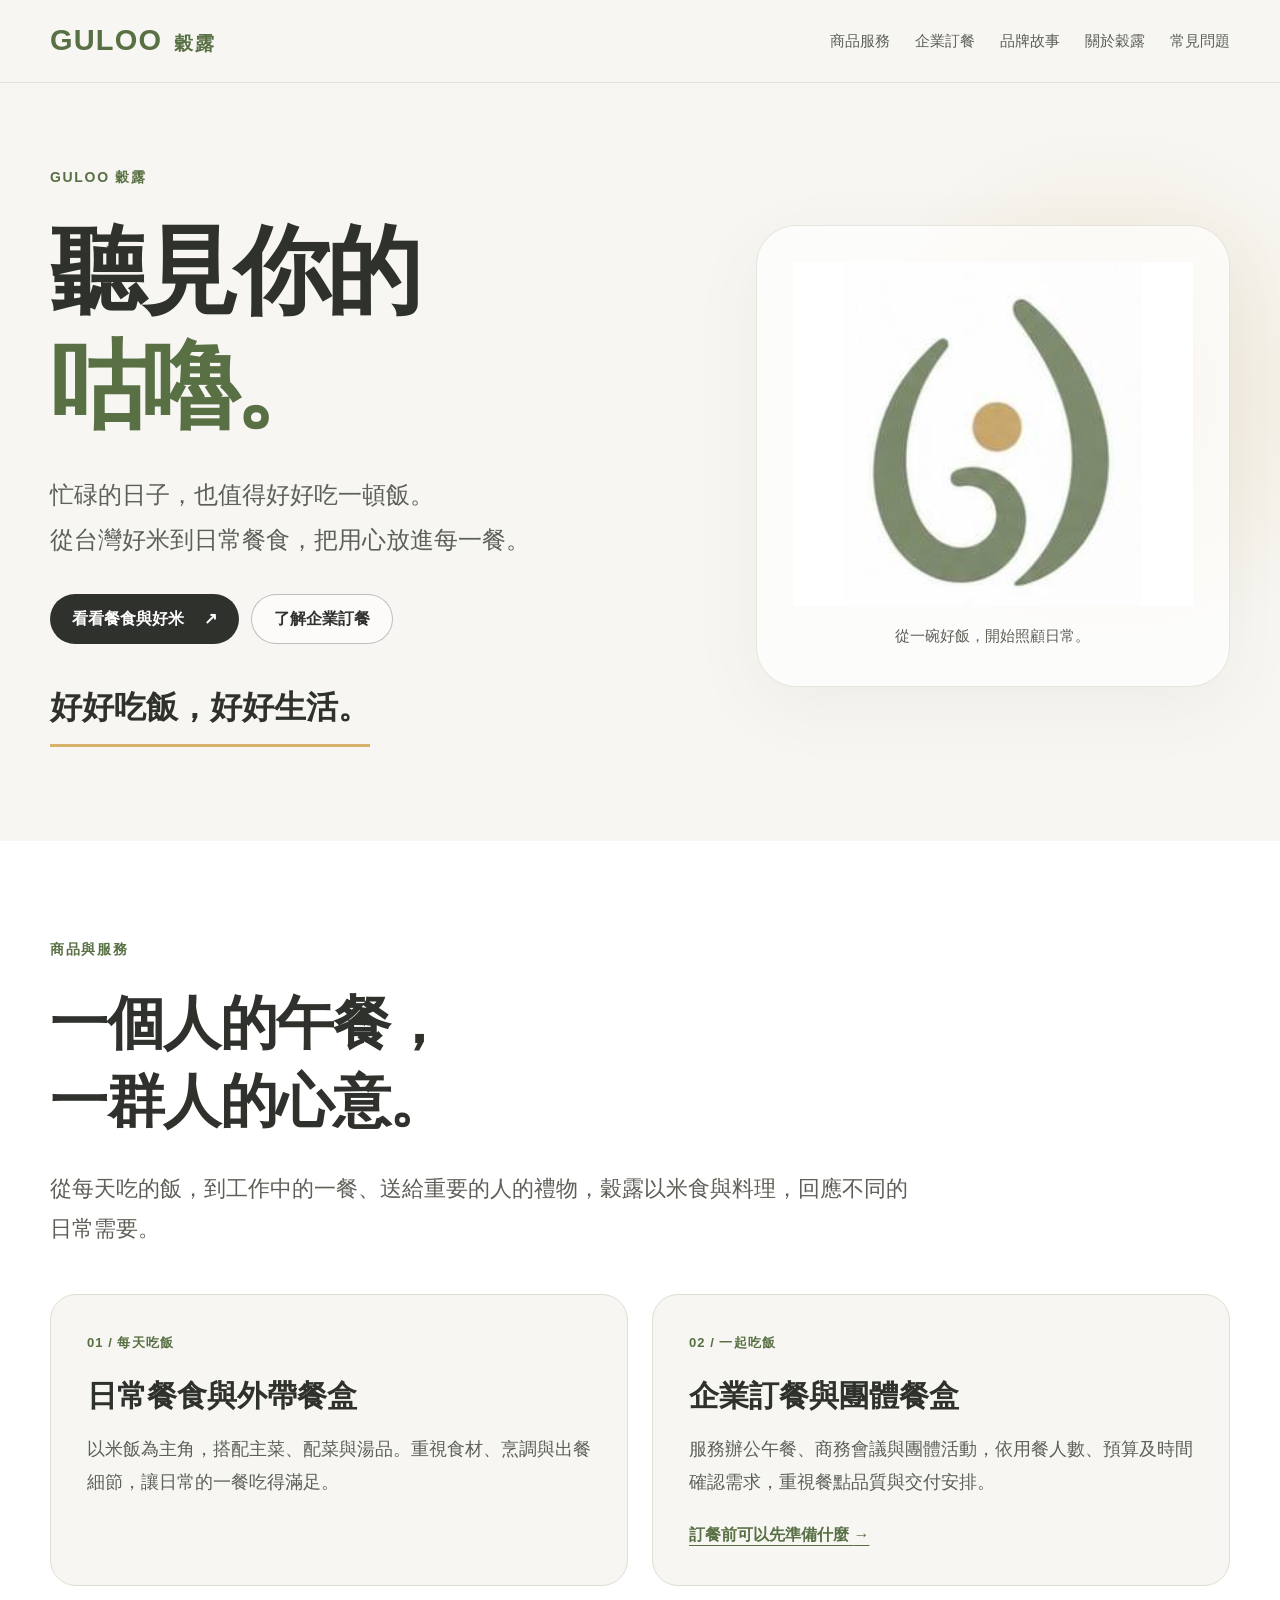
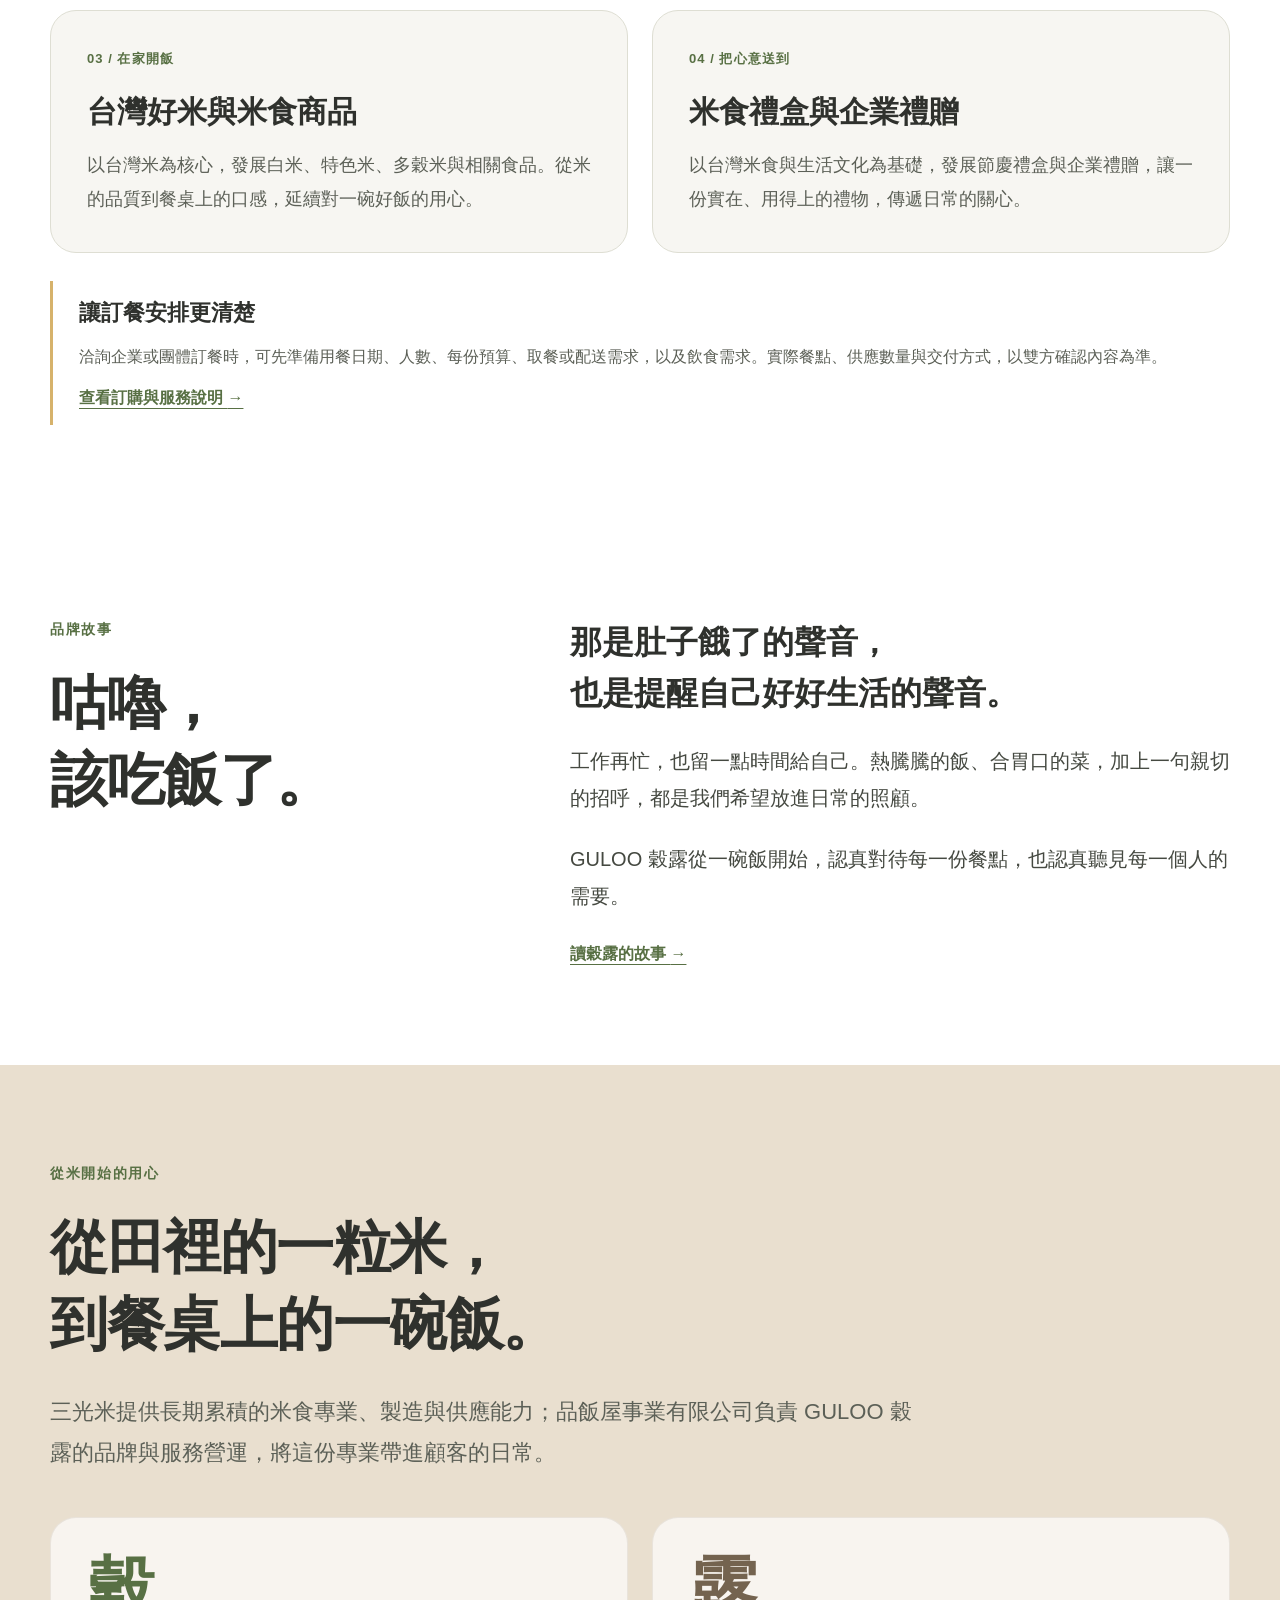
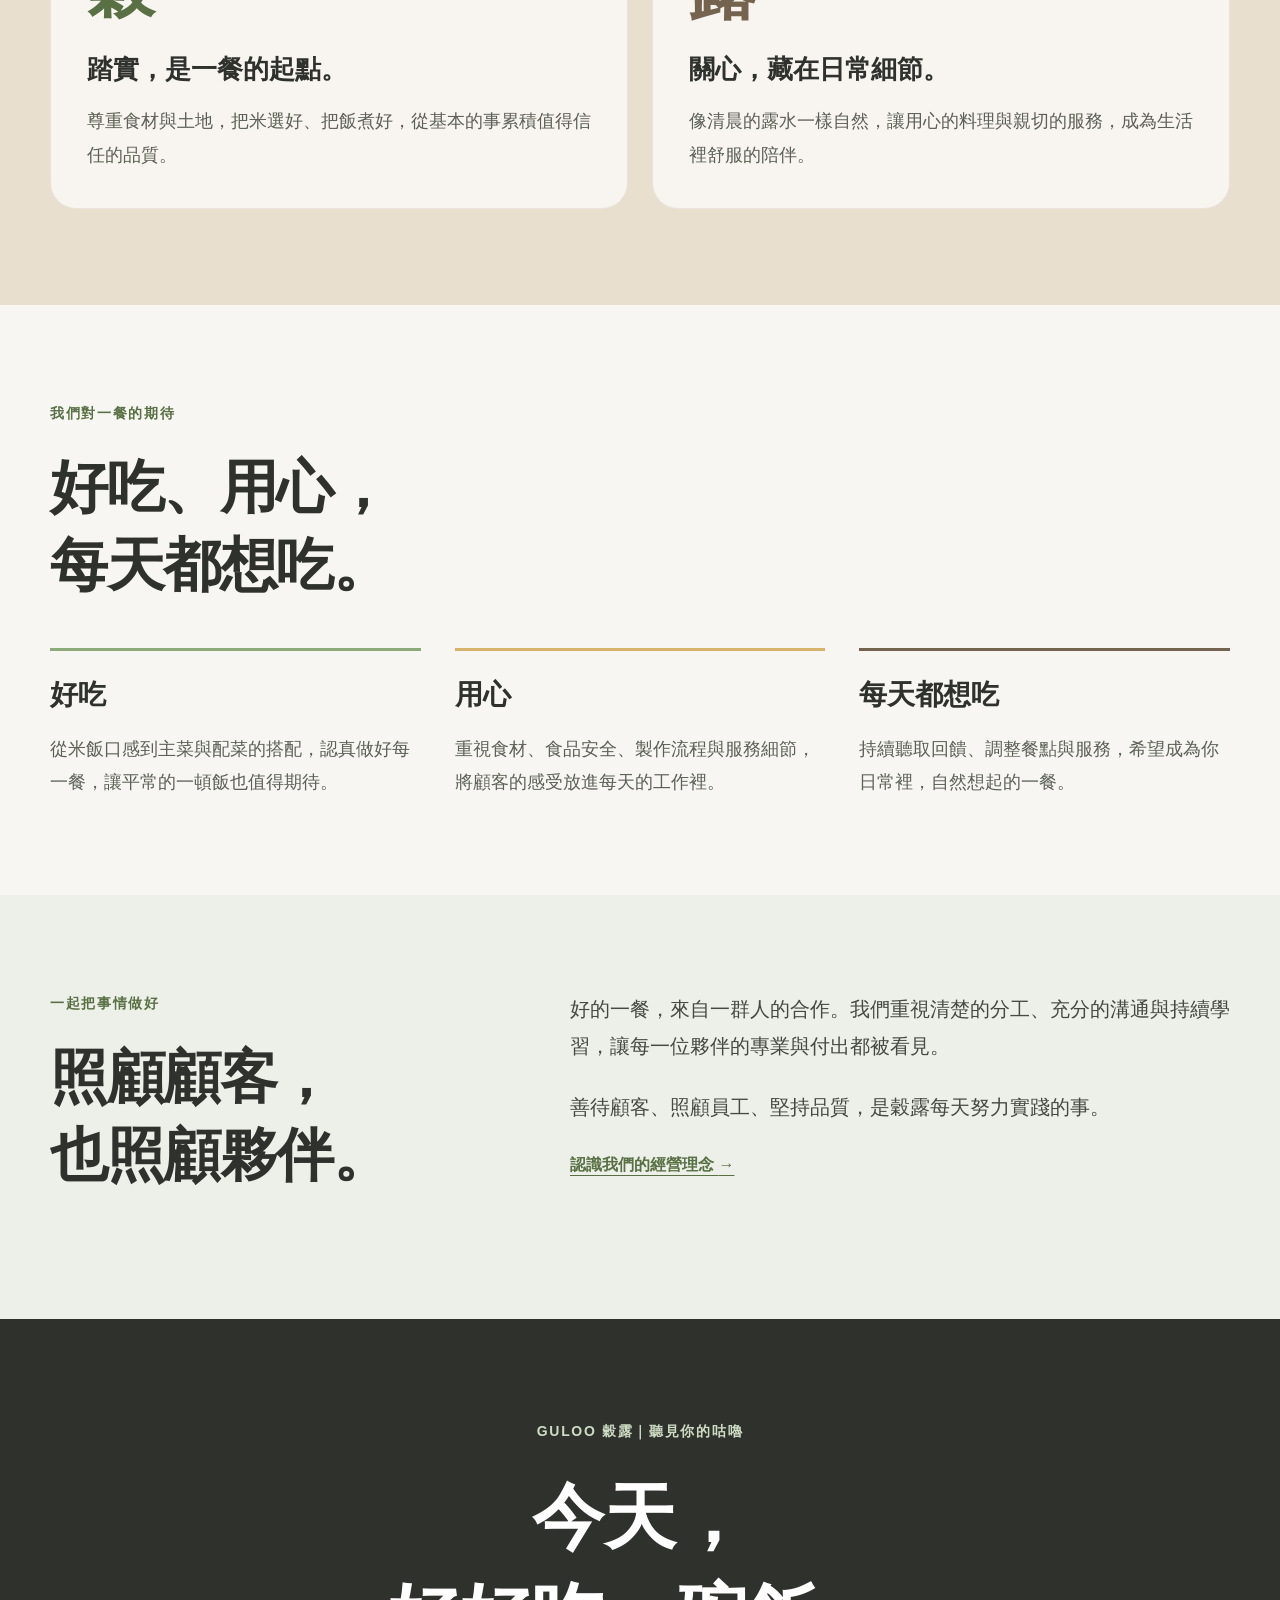
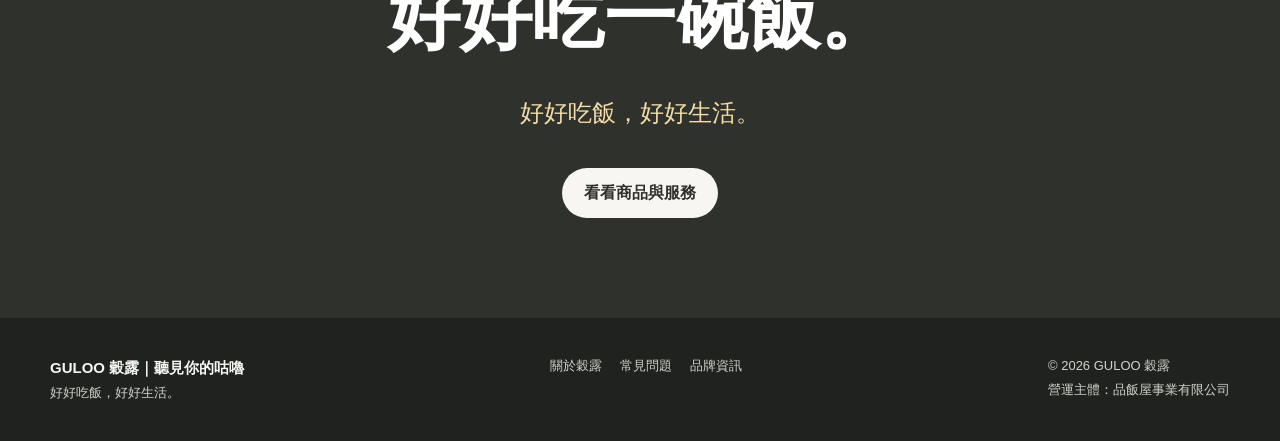
==== commit 1ef039fa: "Refresh GULOO website around everyday meals, rice and enterprise services" ====
--- a/index.html
+++ b/index.html
@@ -1 +1,148 @@
-<!doctype html><html lang="zh-Hant-TW"><head><meta charset="utf-8"><meta name="viewport" content="width=device-width,initial-scale=1"><title>GULOO 穀露｜全齡生活品牌・A Gentle Companion for Life</title><meta name="description" content="GULOO 穀露是一個以自然滋養、溫柔陪伴與智慧照護為核心的全齡生活品牌。由品飯屋事業有限公司營運，從 Food × Care × Life × AI 出發，陪伴每一段人生。"><meta name="robots" content="index,follow,max-image-preview:large,max-snippet:-1,max-video-preview:-1"><meta name="googlebot" content="index,follow,max-image-preview:large,max-snippet:-1,max-video-preview:-1"><meta name="theme-color" content="#F7F6F2"><link rel="canonical" href="https://guloo.com/"><link rel="icon" href="assets/favicon.svg?v=20260816-master" type="image/svg+xml"><link rel="stylesheet" href="assets/style.css"><meta property="og:type" content="website"><meta property="og:locale" content="zh_TW"><meta property="og:site_name" content="GULOO 穀露"><meta property="og:title" content="GULOO 穀露｜A Gentle Companion for Life"><meta property="og:description" content="從食物開始，陪伴的是生活。被滋養、被理解、被陪伴。"><meta property="og:url" content="https://guloo.com/"><meta property="og:image" content="https://guloo.com/assets/guloo-logo.svg?v=20260816-master"><meta name="twitter:card" content="summary"><script type="application/ld+json">{"@context":"https://schema.org","@graph":[{"@type":"Organization","@id":"https://guloo.com/#organization","name":"GULOO 穀露","alternateName":["GULOO","穀露"],"url":"https://guloo.com/","logo":{"@type":"ImageObject","url":"https://guloo.com/assets/guloo-logo.svg?v=20260816-master"},"description":"GULOO 穀露是一個以自然滋養、溫柔陪伴與智慧照護為核心的全齡生活品牌。從食物開始，卻不止於食物。","slogan":"A Gentle Companion for Life","brand":{"@type":"Brand","name":"GULOO 穀露"},"parentOrganization":{"@type":"Organization","name":"品飯屋事業有限公司"},"areaServed":"TW"},{"@type":"WebSite","@id":"https://guloo.com/#website","url":"https://guloo.com/","name":"GULOO 穀露","alternateName":"GULOO","inLanguage":"zh-Hant-TW","publisher":{"@id":"https://guloo.com/#organization"}},{"@type":"WebPage","@id":"https://guloo.com/#webpage","url":"https://guloo.com/","name":"GULOO 穀露｜全齡生活品牌","isPartOf":{"@id":"https://guloo.com/#website"},"about":{"@id":"https://guloo.com/#organization"},"inLanguage":"zh-Hant-TW"}]}</script></head><body><nav aria-label="主要導覽"><div class="wrap nav-inner"><a class="brand-mini" href="#top" aria-label="GULOO 穀露首頁"><img src="assets/guloo-logo.svg?v=20260816-master" alt="GULOO 穀露封頂標準版 Logo"></a><div class="nav-links"><a href="#journeys">找方案</a><a href="#story">初心</a><a href="#origin">穀露</a><a href="#promise">品牌承諾</a><a href="#technology">AI × Life</a><a href="#embrace">生命之抱</a><a href="brand-story.html">品牌故事</a><a href="faq.html">FAQ</a></div></div></nav><main id="top"><section class="hero"><div class="wrap hero-grid"><div><div class="eyebrow">GULOO 穀露 · All-Age Lifestyle Brand</div><h1>從食物開始，<br><span class="soft">陪伴的是生活。</span></h1><p class="hero-lead">GULOO 穀露是一個以自然滋養、溫柔陪伴與智慧照護為核心的全齡生活品牌。</p><div class="cta-row"><a class="cta cta-primary" href="#journeys" data-cta-id="CTA-HOME-CHOOSE-CONTEXT" data-journey="B2C">依今天的需要找方案</a><a class="cta cta-secondary" href="#business" data-cta-id="CTA-HOME-BUSINESS" data-journey="B2B2C">企業合作需求</a></div><div class="hero-quote">該好好吃一頓飯了。</div></div><div class="hero-mark"><img src="assets/guloo-logo.svg?v=20260816-master" alt="GULOO 穀露封頂標準版 Logo"><p>A Gentle Companion for Life.</p></div></div></section><section class="journeys" id="journeys"><div class="wrap reveal"><div class="eyebrow">Choose by Context</div><h2 class="section-title">不是先看一堆商品，<br>先從今天的需要開始。</h2><p class="section-lead">第一階段先讓每個人走到對的方向，不急著收資料。正式購買、表單、LINE 與 CRM 會在各自通過 release gate 後才開放。</p><div class="journey-grid"><article class="journey-card"><div class="journey-label">B2C · Daily Life</div><h3>今天，想好好照顧自己或身邊的人</h3><p>從日常吃飯、家庭、送禮與生活情境出發，理解 GULOO 可以如何陪伴。</p><div class="journey-actions"><a class="cta cta-primary" href="#promise" data-cta-id="CTA-B2C-DAILY" data-journey="B2C">查看日常照顧方向</a><a class="cta cta-text" href="brand-story.html" data-cta-id="CTA-B2C-STORY" data-journey="B2C">先認識 GULOO →</a></div></article><article class="journey-card" id="business"><div class="journey-label">B2B2C · Enterprise</div><h3>為員工、客戶或組織規劃更好的日常</h3><p>企業餐飲、員工照顧、企業送禮、會議活動與未來供應鏈合作，先從需求情境開始定義。</p><div class="journey-actions"><a class="cta cta-primary" href="#business-ready" data-cta-id="CTA-B2B2C-EXPLORE" data-journey="B2B2C">了解企業合作方向</a></div></article></div><div class="business-ready" id="business-ready"><strong>企業合作入口目前採安全預備模式。</strong><p>本版不蒐集姓名、電話、Email 或公司機密。待負責 Owner、回覆 SLA、隱私／同意文字與 CRM／LINE 執行路徑完成核准後，再開啟正式需求提交。</p></div></div></section><section class="story" id="story"><div class="wrap story-grid reveal"><div class="story-kicker"><div class="eyebrow">Our Beginning</div><strong>從一聲「咕嚕」開始</strong></div><div class="story-text"><p class="big">有些品牌，從一個市場機會開始。<br>而 GULOO，想從一個很小、很真實的聲音開始。</p><p><strong>咕嚕。</strong></p><p>那是肚子餓了的聲音，也是身體最誠實的提醒。它不說大道理，只是輕輕告訴我們：該停一下了，該好好吃一頓飯了，也別忘了，今天的自己一樣值得被好好照顧。</p><p>我們相信，一頓飯從來不只是把肚子填飽。它可以讓一個很趕的人慢下來一點，讓一個累了一天的人暖起來一點，讓一家人多說幾句話，也讓一個人吃飯的時候，依然願意好好對待自己。</p><p>所以 GULOO 從食物開始，卻不止於食物。我們真正想照顧的，是藏在一餐背後的<strong>人，和那個人的生活。</strong></p><p><a href="brand-story.html">閱讀完整 GULOO 穀露品牌故事 →</a></p></div></div></section><section class="origin" id="origin"><div class="wrap reveal"><div class="eyebrow">The Meaning of GULOO 穀露</div><h2 class="section-title">穀，來自土地。<br>露，來自天地。</h2><p class="section-lead">「穀露」不只是一個名字。它承載的是我們對土地、生命與日常的理解。</p><div class="origin-grid"><article class="card"><div class="char">穀</div><h3>土地給人的一份踏實</h3><p>穀物經過種子、季節、陽光、雨水與時間，最後成為桌上的一碗飯。它不張揚，卻是每天最踏實的滋養。</p></article><article class="card"><div class="char">露</div><h3>天地給生命的一份溫柔</h3><p>露水總在清晨安靜出現，不喧嘩，也不爭著被看見，卻輕輕滋養土地與生命，迎接新的一天。</p></article></div><p class="section-lead" style="margin-top:50px"><strong>像土地一樣踏實，像露水一樣溫柔。</strong><br>從土地而來，以溫柔滋養生命。</p></div></section><section id="promise"><div class="wrap reveal"><div class="eyebrow">Our Promise</div><h2 class="section-title">三份放在心上的照顧</h2><p class="section-lead">不是三句廣告，而是 GULOO 希望每一天真正做到的三件事。</p><div class="promise-grid"><div class="promise"><h3>被滋養</h3><p>一碗熱飯、一杯溫的，讓身體得到剛剛好的力量，也讓一天多一點踏實。</p></div><div class="promise"><h3>被理解</h3><p>每個人的日子都有自己的節奏。我們不急著替你決定，而是先理解今天的你真正需要什麼。</p></div><div class="promise"><h3>被陪伴</h3><p>好的陪伴不需要一直說話。它像一盞熟悉的燈，像有人知道你晚一點回來，仍替你留了一份。</p></div></div></div></section><section class="tech" id="technology"><div class="wrap reveal"><div class="eyebrow" style="color:#fff2c9">Food × Care × Life × AI</div><h2 class="section-title">讓科技在背後忙，<br>讓人回到生活裡。</h2><p class="section-lead">GULOO 面向 AI 時代而生，但科技不必成為主角。人，才是。</p><div class="mantra">Technology handles complexity.<br><span>People return to life.</span></div><div class="tech-grid"><div class="tech-pill"><strong>Food</strong><p>從一頓飯開始，把最基本的日常做好。</p></div><div class="tech-pill"><strong>Care</strong><p>理解不同的人，也理解不同生命階段的需要。</p></div><div class="tech-pill"><strong>Life</strong><p>從餐桌走向家庭、工作、送禮、空間與每天的生活。</p></div><div class="tech-pill"><strong>AI</strong><p>讓智慧在背後理解、協助與執行，把時間重新還給人。</p></div></div><p class="section-lead" style="margin-top:48px"><strong>Invisible Technology, Visible Care.</strong><br>看不見科技，感受得到照顧。</p></div></section><section class="embrace" id="embrace"><div class="wrap reveal"><div class="eyebrow">GULOO Life Embrace</div><img class="symbol-big" src="assets/guloo-logo.svg?v=20260816-master" alt="GULOO 穀露封頂標準版 Logo"><h2 class="section-title">生命之抱</h2><p class="core">每一個生命，都值得被天地溫柔滋養。</p><p class="small">露 · 生命 · 擁抱 · 呼吸<br>一個簡單的生命動作，承載 GULOO 對人的長期承諾。</p></div></section><section class="founder"><div class="wrap founder-box reveal"><div class="eyebrow">Founder Vision</div><h2 class="section-title">把人放在心上。</h2><p>我們不希望 AI 讓人的生活塞進更多事情。</p><p>我們希望科技替人承擔繁瑣，把時間重新還給人——好好吃飯、陪伴家人、休息、創造，也重新感受自己的生活。</p><p>真正的進步，不只是世界變得更聰明，而是人的日子也一起變得更舒服、更安心、更有溫度。</p><div class="signature">— GULOO 穀露 Founder Vision</div></div></section><section class="final"><div class="wrap reveal"><h2>該好好吃一頓飯了。</h2><p>因為，好好吃飯，也是好好生活的一部分。</p><p class="tagline">GULOO 穀露 · A Gentle Companion for Life.</p><p><a href="about.html">關於 GULOO 穀露</a> · <a href="brand-story.html">品牌故事</a> · <a href="faq.html">常見問題</a> · <a href="digital-identity.html">官方數位身分</a></p></div></section></main><footer><div class="wrap footer-inner"><span>© 2026 GULOO 穀露</span><span>營運主體：品飯屋事業有限公司</span><span>All-Age Lifestyle Brand · Taiwan</span><span>GULOO.com Digital Headquarters</span></div></footer><script src="assets/main.js"></script></body></html>+<!doctype html>
+<html lang="zh-Hant-TW">
+<head>
+  <meta charset="utf-8">
+  <meta name="viewport" content="width=device-width,initial-scale=1">
+  <title>GULOO 穀露｜聽見你的咕嚕・好好吃飯，好好生活</title>
+  <meta name="description" content="GULOO 穀露從一碗好飯出發，發展日常餐食、企業訂餐、台灣好米與米食禮贈。從好好吃飯開始，陪人好好生活。">
+  <meta name="robots" content="index,follow">
+  <link rel="canonical" href="https://guloo.com/">
+  <link rel="icon" href="assets/favicon.svg?v=20260816-master" type="image/svg+xml">
+  <link rel="stylesheet" href="assets/style.css?v=20261030">
+  <meta property="og:type" content="website">
+  <meta property="og:locale" content="zh_TW">
+  <meta property="og:site_name" content="GULOO 穀露">
+  <meta property="og:title" content="GULOO 穀露｜聽見你的咕嚕・好好吃飯，好好生活">
+  <meta property="og:description" content="GULOO 穀露從一碗好飯出發，發展日常餐食、企業訂餐、台灣好米與米食禮贈。從好好吃飯開始，陪人好好生活。">
+  <meta property="og:url" content="https://guloo.com/">
+  <meta property="og:image" content="https://guloo.com/assets/guloo-logo.svg?v=20260816-master">
+  <meta property="og:image:alt" content="GULOO 穀露品牌標誌">
+  <script type="application/ld+json">{"@context":"https://schema.org","@graph":[{"@type":"Organization","@id":"https://guloo.com/#organization","name":"GULOO 穀露","alternateName":["GULOO","穀露"],"url":"https://guloo.com/","logo":"https://guloo.com/assets/guloo-logo.svg?v=20260816-master","slogan":"聽見你的咕嚕","description":"GULOO 穀露從一碗好飯出發，發展日常餐食、企業訂餐、台灣好米與米食禮贈。從好好吃飯開始，陪人好好生活。","parentOrganization":{"@type":"Organization","name":"品飯屋事業有限公司"}},{"@type":"WebSite","@id":"https://guloo.com/#website","url":"https://guloo.com/","name":"GULOO 穀露","inLanguage":"zh-Hant-TW","publisher":{"@id":"https://guloo.com/#organization"}},{"@type":"WebPage","@id":"https://guloo.com/#webpage","url":"https://guloo.com/","name":"GULOO 穀露｜聽見你的咕嚕・好好吃飯，好好生活","description":"GULOO 穀露從一碗好飯出發，發展日常餐食、企業訂餐、台灣好米與米食禮贈。從好好吃飯開始，陪人好好生活。","inLanguage":"zh-Hant-TW","isPartOf":{"@id":"https://guloo.com/#website"},"about":{"@id":"https://guloo.com/#organization"}}]}</script>
+</head>
+<body>
+  <a class="skip-link" href="#main">跳至主要內容</a>
+  <header class="site-header">
+    <nav class="wrap nav-inner" aria-label="主要導覽">
+      <a class="brand-mini" href="index.html" aria-label="GULOO 穀露首頁">GULOO <span>穀露</span></a>
+      <div class="nav-links">
+        <a href="index.html#journeys">商品服務</a>
+        <a href="index.html#business">企業訂餐</a>
+        <a href="brand-story.html">品牌故事</a>
+        <a href="about.html">關於穀露</a>
+        <a href="faq.html">常見問題</a>
+      </div>
+    </nav>
+  </header>
+  <main id="main">
+    <section class="hero">
+      <div class="wrap hero-grid">
+        <div>
+          <p class="eyebrow">GULOO 穀露</p>
+          <h1>聽見你的<br><span class="soft">咕嚕。</span></h1>
+          <p class="hero-lead">忙碌的日子，也值得好好吃一頓飯。<br>從台灣好米到日常餐食，把用心放進每一餐。</p>
+          <div class="cta-row">
+            <a class="cta cta-primary" href="#journeys" data-cta-id="CTA-HOME-CHOOSE-CONTEXT" data-journey="B2C">看看餐食與好米 <span aria-hidden="true">↗</span></a>
+            <a class="cta cta-secondary" href="#business" data-cta-id="CTA-HOME-BUSINESS" data-journey="B2B2C">了解企業訂餐</a>
+          </div>
+          <p class="hero-quote">好好吃飯，好好生活。</p>
+        </div>
+        <div class="hero-mark">
+          <img src="assets/guloo-logo.svg?v=20260816-master" alt="GULOO 穀露品牌標誌" width="719" height="617" fetchpriority="high">
+          <p>從一碗好飯，開始照顧日常。</p>
+        </div>
+      </div>
+    </section>
+
+    <section id="journeys" class="services">
+      <div class="wrap">
+        <p class="eyebrow">商品與服務</p>
+        <h2 class="section-title">一個人的午餐，<br>一群人的心意。</h2>
+        <p class="section-lead">從每天吃的飯，到工作中的一餐、送給重要的人的禮物，穀露以米食與料理，回應不同的日常需要。</p>
+        <div class="service-grid">
+          <article class="service-card" id="meals">
+            <span class="card-number" aria-hidden="true">01 / 每天吃飯</span>
+            <h3>日常餐食與外帶餐盒</h3>
+            <p>以米飯為主角，搭配主菜、配菜與湯品。重視食材、烹調與出餐細節，讓日常的一餐吃得滿足。</p>
+          </article>
+          <article class="service-card" id="business">
+            <span class="card-number" aria-hidden="true">02 / 一起吃飯</span>
+            <h3>企業訂餐與團體餐盒</h3>
+            <p>服務辦公午餐、商務會議與團體活動，依用餐人數、預算及時間確認需求，重視餐點品質與交付安排。</p>
+            <a class="text-link" href="#business-ready">訂餐前可以先準備什麼 <span aria-hidden="true">→</span></a>
+          </article>
+          <article class="service-card" id="rice">
+            <span class="card-number" aria-hidden="true">03 / 在家開飯</span>
+            <h3>台灣好米與米食商品</h3>
+            <p>以台灣米為核心，發展白米、特色米、多穀米與相關食品。從米的品質到餐桌上的口感，延續對一碗好飯的用心。</p>
+          </article>
+          <article class="service-card" id="gifts">
+            <span class="card-number" aria-hidden="true">04 / 把心意送到</span>
+            <h3>米食禮盒與企業禮贈</h3>
+            <p>以台灣米食與生活文化為基礎，發展節慶禮盒與企業禮贈，讓一份實在、用得上的禮物，傳遞日常的關心。</p>
+          </article>
+        </div>
+        <div id="business-ready" class="service-note">
+          <h3>讓訂餐安排更清楚</h3>
+          <p>洽詢企業或團體訂餐時，可先準備用餐日期、人數、每份預算、取餐或配送需求，以及飲食需求。實際餐點、供應數量與交付方式，以雙方確認內容為準。</p>
+          <a class="text-link" href="faq.html#ordering">查看訂購與服務說明 <span aria-hidden="true">→</span></a>
+        </div>
+      </div>
+    </section>
+
+    <section id="story" class="story">
+      <div class="wrap story-grid">
+        <div><p class="eyebrow">品牌故事</p><h2 class="section-title">咕嚕，<br>該吃飯了。</h2></div>
+        <div class="story-text">
+          <p class="big">那是肚子餓了的聲音，<br>也是提醒自己好好生活的聲音。</p>
+          <p>工作再忙，也留一點時間給自己。熱騰騰的飯、合胃口的菜，加上一句親切的招呼，都是我們希望放進日常的照顧。</p>
+          <p>GULOO 穀露從一碗飯開始，認真對待每一份餐點，也認真聽見每一個人的需要。</p>
+          <a class="text-link" href="brand-story.html">讀穀露的故事 <span aria-hidden="true">→</span></a>
+        </div>
+      </div>
+    </section>
+
+    <section id="origin" class="origin">
+      <div class="wrap">
+        <p class="eyebrow">從米開始的用心</p>
+        <h2 class="section-title">從田裡的一粒米，<br>到餐桌上的一碗飯。</h2>
+        <p class="section-lead">三光米提供長期累積的米食專業、製造與供應能力；品飯屋事業有限公司負責 GULOO 穀露的品牌與服務營運，將這份專業帶進顧客的日常。</p>
+        <div class="origin-grid">
+          <article class="card"><p class="char" aria-hidden="true">穀</p><h3>踏實，是一餐的起點。</h3><p>尊重食材與土地，把米選好、把飯煮好，從基本的事累積值得信任的品質。</p></article>
+          <article class="card"><p class="char" aria-hidden="true">露</p><h3>關心，藏在日常細節。</h3><p>像清晨的露水一樣自然，讓用心的料理與親切的服務，成為生活裡舒服的陪伴。</p></article>
+        </div>
+      </div>
+    </section>
+
+    <section id="promise">
+      <div class="wrap">
+        <p class="eyebrow">我們對一餐的期待</p>
+        <h2 class="section-title">好吃、用心，<br>每天都想吃。</h2>
+        <div class="promise-grid">
+          <article class="promise"><h3>好吃</h3><p>從米飯口感到主菜與配菜的搭配，認真做好每一餐，讓平常的一頓飯也值得期待。</p></article>
+          <article class="promise"><h3>用心</h3><p>重視食材、食品安全、製作流程與服務細節，將顧客的感受放進每天的工作裡。</p></article>
+          <article class="promise"><h3>每天都想吃</h3><p>持續聽取回饋、調整餐點與服務，希望成為你日常裡，自然想起的一餐。</p></article>
+        </div>
+      </div>
+    </section>
+
+    <section id="technology" class="team">
+      <div class="wrap story-grid">
+        <div><p class="eyebrow">一起把事情做好</p><h2 class="section-title">照顧顧客，<br>也照顧夥伴。</h2></div>
+        <div class="story-text"><p>好的一餐，來自一群人的合作。我們重視清楚的分工、充分的溝通與持續學習，讓每一位夥伴的專業與付出都被看見。</p><p>善待顧客、照顧員工、堅持品質，是穀露每天努力實踐的事。</p><a class="text-link" href="about.html">認識我們的經營理念 <span aria-hidden="true">→</span></a></div>
+      </div>
+    </section>
+
+    <section id="embrace" class="final">
+      <div class="wrap"><p class="eyebrow">GULOO 穀露｜聽見你的咕嚕</p><h2>今天，<br>好好吃一碗飯。</h2><p class="tagline">好好吃飯，好好生活。</p><a class="cta cta-light" href="#journeys">看看商品與服務</a></div>
+    </section>
+  </main>
+  <footer>
+    <div class="wrap footer-inner">
+      <div><strong>GULOO 穀露｜聽見你的咕嚕</strong><br>好好吃飯，好好生活。</div>
+      <div class="footer-links"><a href="about.html">關於穀露</a><a href="faq.html">常見問題</a><a href="digital-identity.html">品牌資訊</a></div>
+      <div>© 2026 GULOO 穀露<br>營運主體：品飯屋事業有限公司</div>
+    </div>
+  </footer>
+  <script src="assets/main.js?v=20261030" defer></script>
+</body>
+</html>
--- a/assets/style.css
+++ b/assets/style.css
@@ -1 +1,142 @@
-:root{--rice:#F7F6F2;--green:#8DAA7A;--gold:#D6B26B;--beige:#E9DFCF;--earth:#8C7A66;--ink:#2F312D;--max:1180px}*{box-sizing:border-box}html{scroll-behavior:smooth}body{margin:0;font-family:-apple-system,BlinkMacSystemFont,"Segoe UI","Noto Sans TC","PingFang TC","Microsoft JhengHei",Arial,sans-serif;color:var(--ink);background:var(--rice);line-height:1.8;text-rendering:optimizeLegibility}a{color:inherit;text-decoration:none}img{max-width:100%}.wrap{width:min(var(--max),calc(100% - 40px));margin:0 auto}nav{position:sticky;top:0;z-index:20;background:rgba(247,246,242,.9);backdrop-filter:blur(16px);border-bottom:1px solid rgba(140,122,102,.16)}.nav-inner{height:78px;display:flex;align-items:center;justify-content:space-between}.brand-mini img{width:145px}.nav-links{display:flex;gap:26px;font-size:14px;color:#5e625b}.nav-links a:hover{color:var(--green)}.hero{min-height:88vh;display:grid;align-items:center;padding:90px 0 70px;overflow:hidden;position:relative}.hero:before{content:"";position:absolute;width:540px;height:540px;border-radius:50%;background:radial-gradient(circle,rgba(214,178,107,.2),rgba(214,178,107,0) 70%);right:-140px;top:70px}.hero-grid{display:grid;grid-template-columns:1.2fr .8fr;gap:70px;align-items:center;position:relative;z-index:1}.eyebrow{color:var(--green);font-size:13px;font-weight:800;letter-spacing:.16em;text-transform:uppercase;margin-bottom:18px}h1{font-size:clamp(52px,8vw,104px);line-height:1.02;margin:0 0 24px;font-weight:650;letter-spacing:-.045em}h1 .soft{color:var(--green)}.hero-lead{font-size:clamp(19px,2.3vw,28px);color:#555a52;max-width:760px;margin:0 0 36px}.hero-quote{display:inline-block;font-size:clamp(24px,3.4vw,40px);font-weight:650;padding-bottom:8px;border-bottom:3px solid var(--gold)}.hero-mark{background:rgba(255,255,255,.58);border:1px solid rgba(140,122,102,.18);border-radius:44px;padding:42px 30px;box-shadow:0 26px 90px rgba(80,78,69,.08)}.hero-mark img{display:block;margin:auto}.hero-mark p{text-align:center;color:#77766e;font-size:14px;margin:8px 0 0}section{padding:112px 0}.section-title{font-size:clamp(38px,5vw,68px);line-height:1.14;margin:0 0 28px;letter-spacing:-.03em}.section-lead{font-size:clamp(19px,2.3vw,26px);color:#62665e;max-width:830px}.story{background:#fff}.story-grid{display:grid;grid-template-columns:.7fr 1.3fr;gap:80px;align-items:start}.story-kicker{position:sticky;top:120px;font-size:16px;color:var(--earth)}.story-text p{font-size:20px;margin:0 0 25px;color:#454941}.story-text .big{font-size:clamp(28px,3.3vw,46px);line-height:1.45;color:var(--ink);font-weight:600}.origin{background:var(--beige)}.origin-grid{display:grid;grid-template-columns:1fr 1fr;gap:24px;margin-top:50px}.card{background:rgba(255,255,255,.62);border-radius:32px;padding:42px;border:1px solid rgba(140,122,102,.14)}.card h3{margin:0 0 18px;font-size:34px}.card p{margin:0;font-size:18px;color:#5e625b}.card .char{font-size:88px;line-height:1;color:var(--green);font-weight:700;margin-bottom:20px}.card:nth-child(2) .char{color:var(--gold)}.promise-grid{display:grid;grid-template-columns:repeat(3,1fr);gap:22px;margin-top:52px}.promise{border-top:3px solid var(--green);padding:28px 4px 0}.promise:nth-child(2){border-color:var(--gold)}.promise:nth-child(3){border-color:var(--earth)}.promise h3{font-size:30px;margin:0 0 12px}.promise p{color:#60645d;font-size:18px;margin:0}.tech{background:var(--green);color:white}.tech .section-lead{color:rgba(255,255,255,.82)}.mantra{margin-top:54px;padding:44px 0;border-top:1px solid rgba(255,255,255,.24);border-bottom:1px solid rgba(255,255,255,.24);font-size:clamp(32px,5vw,68px);line-height:1.24;font-weight:650}.mantra span{color:#fff2c9}.tech-grid{display:grid;grid-template-columns:repeat(4,1fr);gap:18px;margin-top:50px}.tech-pill{border:1px solid rgba(255,255,255,.26);border-radius:24px;padding:28px 22px}.tech-pill strong{display:block;font-size:22px;margin-bottom:8px}.tech-pill p{margin:0;color:rgba(255,255,255,.8);font-size:15px}.embrace{text-align:center;background:#fff}.symbol-big{width:min(340px,70vw);margin:10px auto 30px}.embrace .core{font-size:clamp(30px,4vw,56px);max-width:920px;margin:0 auto 18px;line-height:1.45}.embrace .small{color:#6d7069;font-size:18px}.founder{background:linear-gradient(180deg,var(--rice),#fff)}.founder-box{max-width:900px;margin:auto;text-align:center}.founder-box p{font-size:clamp(20px,2.6vw,30px);color:#4d514a;margin:0 0 24px}.founder-box .signature{margin-top:42px;color:var(--earth);font-weight:700;letter-spacing:.04em}.final{padding:120px 0 130px;text-align:center;background:var(--ink);color:white}.final h2{font-size:clamp(46px,7vw,92px);line-height:1.05;margin:0 0 34px}.final p{font-size:22px;color:rgba(255,255,255,.78)}.final .tagline{color:#f3dca7;font-weight:600}footer{background:#20221f;color:rgba(255,255,255,.7);padding:32px 0;font-size:13px}.footer-inner{display:flex;justify-content:space-between;gap:20px;flex-wrap:wrap}.reveal{opacity:0;transform:translateY(24px);transition:.7s ease}.reveal.show{opacity:1;transform:none}@media(max-width:860px){.nav-links{display:none}.hero-grid,.story-grid,.origin-grid{grid-template-columns:1fr}.hero{min-height:auto;padding-top:60px}.hero-mark{max-width:520px}.story-kicker{position:static}.promise-grid{grid-template-columns:1fr}.tech-grid{grid-template-columns:1fr 1fr}section{padding:82px 0}}@media(max-width:560px){.wrap{width:min(var(--max),calc(100% - 28px))}.nav-inner{height:68px}.brand-mini img{width:120px}.tech-grid{grid-template-columns:1fr}.hero-mark{padding:28px 18px}.card{padding:30px}}@media(prefers-reduced-motion:reduce){html{scroll-behavior:auto}.reveal{opacity:1;transform:none;transition:none}}+:root {
+  --rice: #f7f6f2;
+  --green: #587044;
+  --sage: #8daa7a;
+  --gold: #d6b26b;
+  --beige: #e9dfcf;
+  --earth: #74634f;
+  --ink: #2f312d;
+  --muted: #5c6057;
+  --max: 1180px;
+}
+* { box-sizing: border-box; }
+html { scroll-behavior: smooth; scroll-padding-top: 110px; }
+body { margin: 0; font-family: -apple-system, BlinkMacSystemFont, "Segoe UI", "Noto Sans TC", "PingFang TC", "Microsoft JhengHei", Arial, sans-serif; color: var(--ink); background: var(--rice); line-height: 1.85; text-rendering: optimizeLegibility; }
+a { color: inherit; text-decoration: none; }
+a:focus-visible { outline: 3px solid var(--green); outline-offset: 5px; border-radius: 3px; }
+img { max-width: 100%; height: auto; }
+h1, h2, h3, p { overflow-wrap: break-word; }
+.wrap { width: min(var(--max), calc(100% - 64px)); margin: 0 auto; }
+.skip-link { position: absolute; z-index: 100; top: 8px; left: 16px; transform: translateY(-150%); padding: 10px 18px; color: white; background: var(--ink); }
+.skip-link:focus { transform: translateY(0); }
+.site-header { position: sticky; top: 0; z-index: 20; background: rgba(247, 246, 242, .96); backdrop-filter: blur(16px); border-bottom: 1px solid rgba(140, 122, 102, .18); }
+.nav-inner { min-height: 82px; display: flex; align-items: center; justify-content: space-between; gap: 36px; }
+.brand-mini { display: inline-flex; align-items: baseline; gap: 12px; color: var(--green); font-size: 29px; font-weight: 750; letter-spacing: .04em; white-space: nowrap; }
+.brand-mini span { font-size: 19px; letter-spacing: .08em; }
+.nav-links { display: flex; gap: 25px; color: var(--muted); font-size: 15px; }
+.nav-links a { padding: 10px 0; white-space: nowrap; }
+.nav-links a:hover, .nav-links a[aria-current="page"] { color: var(--green); text-decoration: underline; text-underline-offset: 7px; }
+section { padding: 96px 0; }
+.hero { position: relative; overflow: hidden; padding: 82px 0 94px; }
+.hero::before { content: ""; position: absolute; width: 540px; height: 540px; border-radius: 50%; background: radial-gradient(circle, rgba(214,178,107,.22), rgba(214,178,107,0) 70%); right: -100px; top: 40px; pointer-events: none; }
+.hero-grid { position: relative; display: grid; grid-template-columns: 1.15fr .85fr; gap: 64px; align-items: center; }
+.eyebrow { color: var(--green); font-size: 14px; font-weight: 700; letter-spacing: .12em; margin: 0 0 22px; }
+h1 { font-size: clamp(54px, 7.6vw, 96px); line-height: 1.2; font-weight: 650; letter-spacing: -.04em; margin: 0 0 30px; }
+h1 .soft { color: var(--green); }
+.hero-lead { font-size: clamp(19px, 2vw, 24px); color: var(--muted); max-width: 780px; margin: 0 0 32px; }
+.hero-quote { display: inline-block; margin: 34px 0 0; padding-bottom: 7px; border-bottom: 3px solid var(--gold); font-size: clamp(24px, 2.6vw, 32px); font-weight: 600; }
+.hero-mark { padding: 36px; border-radius: 40px; background: rgba(255,255,255,.65); border: 1px solid rgba(140,122,102,.18); box-shadow: 0 20px 70px rgba(80,78,69,.06); }
+.hero-mark img { display: block; width: 100%; }
+.hero-mark p { text-align: center; margin: 16px 0 0; font-size: 15px; color: var(--muted); }
+.cta-row { display: flex; gap: 12px; flex-wrap: wrap; }
+.cta { display: inline-flex; gap: 20px; justify-content: center; align-items: center; min-height: 50px; padding: 12px 22px; border-radius: 999px; font-size: 16px; font-weight: 650; line-height: 1.5; transition: transform .2s ease; }
+.cta:hover { transform: translateY(-2px); }
+.cta-primary { color: white; background: var(--ink); }
+.cta-secondary { background: rgba(255,255,255,.6); border: 1px solid rgba(47,49,45,.3); }
+.cta-light { color: var(--ink); background: var(--rice); }
+.text-link { display: inline-block; color: var(--green); font-weight: 650; text-decoration: underline; text-decoration-thickness: 1px; text-underline-offset: 5px; }
+.text-link:hover { color: var(--ink); }
+.section-title { font-size: clamp(34px, 4.5vw, 58px); line-height: 1.35; letter-spacing: -.025em; font-weight: 650; margin: 0 0 28px; }
+.section-lead { font-size: clamp(18px, 2vw, 22px); color: var(--muted); max-width: 870px; margin: 0; }
+.services { background: #fff; }
+.service-grid, .origin-grid { display: grid; grid-template-columns: repeat(2, minmax(0, 1fr)); gap: 24px; margin-top: 44px; }
+.service-card { padding: 36px; border: 1px solid #deded3; border-radius: 26px; background: var(--rice); }
+.card-number { display: block; color: var(--green); font-size: 13px; font-weight: 650; letter-spacing: .08em; margin-bottom: 20px; }
+.service-card h3 { font-size: clamp(23px, 2.4vw, 30px); line-height: 1.4; margin: 0 0 16px; }
+.service-card p { color: var(--muted); font-size: 18px; margin: 0; }
+.service-card .text-link { margin-top: 20px; }
+.service-note { margin-top: 28px; border-left: 3px solid var(--gold); padding: 12px 26px; }
+.service-note h3 { margin: 0 0 8px; font-size: 22px; }
+.service-note p { color: var(--muted); margin: 0 0 12px; }
+.story { background: #fff; }
+.story-grid { display: grid; grid-template-columns: .8fr 1.2fr; gap: 80px; }
+.story-text p, .reading p { font-size: 20px; margin: 0 0 24px; color: #454941; }
+.story-text p.big { font-size: clamp(25px, 2.5vw, 32px); line-height: 1.6; font-weight: 600; color: var(--ink); }
+.origin { background: var(--beige); }
+.card { border-radius: 26px; padding: 36px; background: rgba(255,255,255,.66); border: 1px solid rgba(140,122,102,.14); }
+.card .char { font-size: 68px; line-height: 1; color: var(--green); font-weight: 650; margin: 0 0 28px; }
+.card:nth-child(2) .char { color: var(--earth); }
+.card h3 { font-size: 26px; margin: 0 0 16px; line-height: 1.5; }
+.card p { font-size: 18px; color: var(--muted); margin: 0; }
+.promise-grid { display: grid; grid-template-columns: repeat(3, minmax(0, 1fr)); gap: 34px; margin-top: 44px; }
+.promise { padding-top: 24px; border-top: 3px solid var(--sage); }
+.promise:nth-child(2) { border-color: var(--gold); }
+.promise:nth-child(3) { border-color: var(--earth); }
+.promise h3 { font-size: 28px; line-height: 1.4; margin: 0 0 18px; }
+.promise p { font-size: 18px; color: var(--muted); margin: 0; }
+.team { background: #edf0e8; }
+.final { text-align: center; background: var(--ink); color: white; padding: 100px 0; }
+.final .eyebrow { color: #cedcc3; }
+.final h2 { font-size: clamp(36px, 5.6vw, 72px); line-height: 1.4; margin: 0 0 24px; font-weight: 600; }
+.final .tagline { font-size: 24px; color: #f3dca7; margin: 0 0 32px; }
+.final a:focus-visible, footer a:focus-visible { outline-color: var(--gold); }
+.page-hero { padding: 90px 0 72px; }
+.page-hero h1 { font-size: clamp(38px, 5.3vw, 68px); line-height: 1.4; }
+.page-hero .hero-lead { margin-bottom: 0; }
+.reading { max-width: 850px; }
+.reading h2 { font-size: clamp(27px, 3.5vw, 38px); line-height: 1.55; margin: 0 0 28px; }
+.reading p:last-child { margin-bottom: 0; }
+.faq-item { padding: 32px 0; border-bottom: 1px solid #deded3; }
+.faq-item:first-child { padding-top: 0; }
+.faq-item:last-child { border-bottom: 0; padding-bottom: 0; }
+.faq-item h2 { font-size: clamp(24px, 2.8vw, 30px); margin-bottom: 18px; }
+.identity-list { margin: 0; }
+.identity-list > div { display: grid; grid-template-columns: 180px minmax(0, 1fr); gap: 24px; padding: 24px 0; border-bottom: 1px solid #deded3; }
+.identity-list dt { font-size: 16px; color: var(--muted); }
+.identity-list dd { margin: 0; font-size: 20px; }
+.identity-list a { text-decoration: underline; text-underline-offset: 5px; }
+footer { padding: 36px 0; background: #20221f; color: #d1d3cb; font-size: 13px; }
+.footer-inner { display: flex; justify-content: space-between; gap: 28px; flex-wrap: wrap; }
+.footer-inner strong { color: #f7f6f2; font-weight: 600; font-size: 15px; }
+.footer-links { display: flex; flex-wrap: wrap; align-items: flex-start; gap: 18px; }
+.footer-links a:hover { text-decoration: underline; text-underline-offset: 5px; }
+@media (max-width: 900px) {
+  .nav-inner { gap: 8px; padding: 12px 0 6px; align-items: flex-start; flex-direction: column; }
+  .nav-links { width: 100%; gap: 20px; overflow-x: auto; padding: 0 2px 5px; scrollbar-width: thin; }
+  .nav-links a { padding: 5px 0; }
+  html { scroll-padding-top: 145px; }
+  .hero-grid { gap: 36px; }
+  .story-grid { grid-template-columns: 1fr; gap: 20px; }
+  .promise-grid { gap: 22px; }
+  .promise h3 { font-size: 25px; }
+  .service-card { padding: 28px; }
+}
+@media (max-width: 680px) {
+  .wrap { width: calc(100% - 40px); }
+  section { padding: 64px 0; }
+  .brand-mini { font-size: 26px; }
+  .brand-mini span { font-size: 18px; }
+  .hero { padding: 48px 0 64px; }
+  .hero-grid, .service-grid, .origin-grid, .promise-grid { grid-template-columns: 1fr; }
+  .hero-grid { gap: 42px; }
+  h1 { font-size: clamp(54px, 12vw, 76px); }
+  .hero-mark { max-width: 420px; padding: 28px; }
+  .hero-mark img { max-height: 250px; object-fit: contain; }
+  .hero-lead, .story-text p, .reading p { font-size: 18px; }
+  .cta-row { flex-direction: column; align-items: stretch; }
+  .cta { padding: 13px 20px; }
+  .service-grid, .origin-grid, .promise-grid { margin-top: 32px; }
+  .card, .service-card { padding: 28px; }
+  .service-note { padding: 10px 18px; }
+  .promise { padding-top: 20px; }
+  .final { padding: 72px 0; }
+  .page-hero { padding: 52px 0; }
+  .page-hero h1 { font-size: clamp(32px, 7.9vw, 48px); }
+  .identity-list > div { grid-template-columns: 1fr; gap: 6px; padding: 20px 0; }
+  .identity-list dd { font-size: 18px; }
+  .footer-inner { flex-direction: column; gap: 22px; }
+}
+@media (prefers-reduced-motion: reduce) {
+  html { scroll-behavior: auto; }
+  *, *::before, *::after { transition: none !important; }
+}
